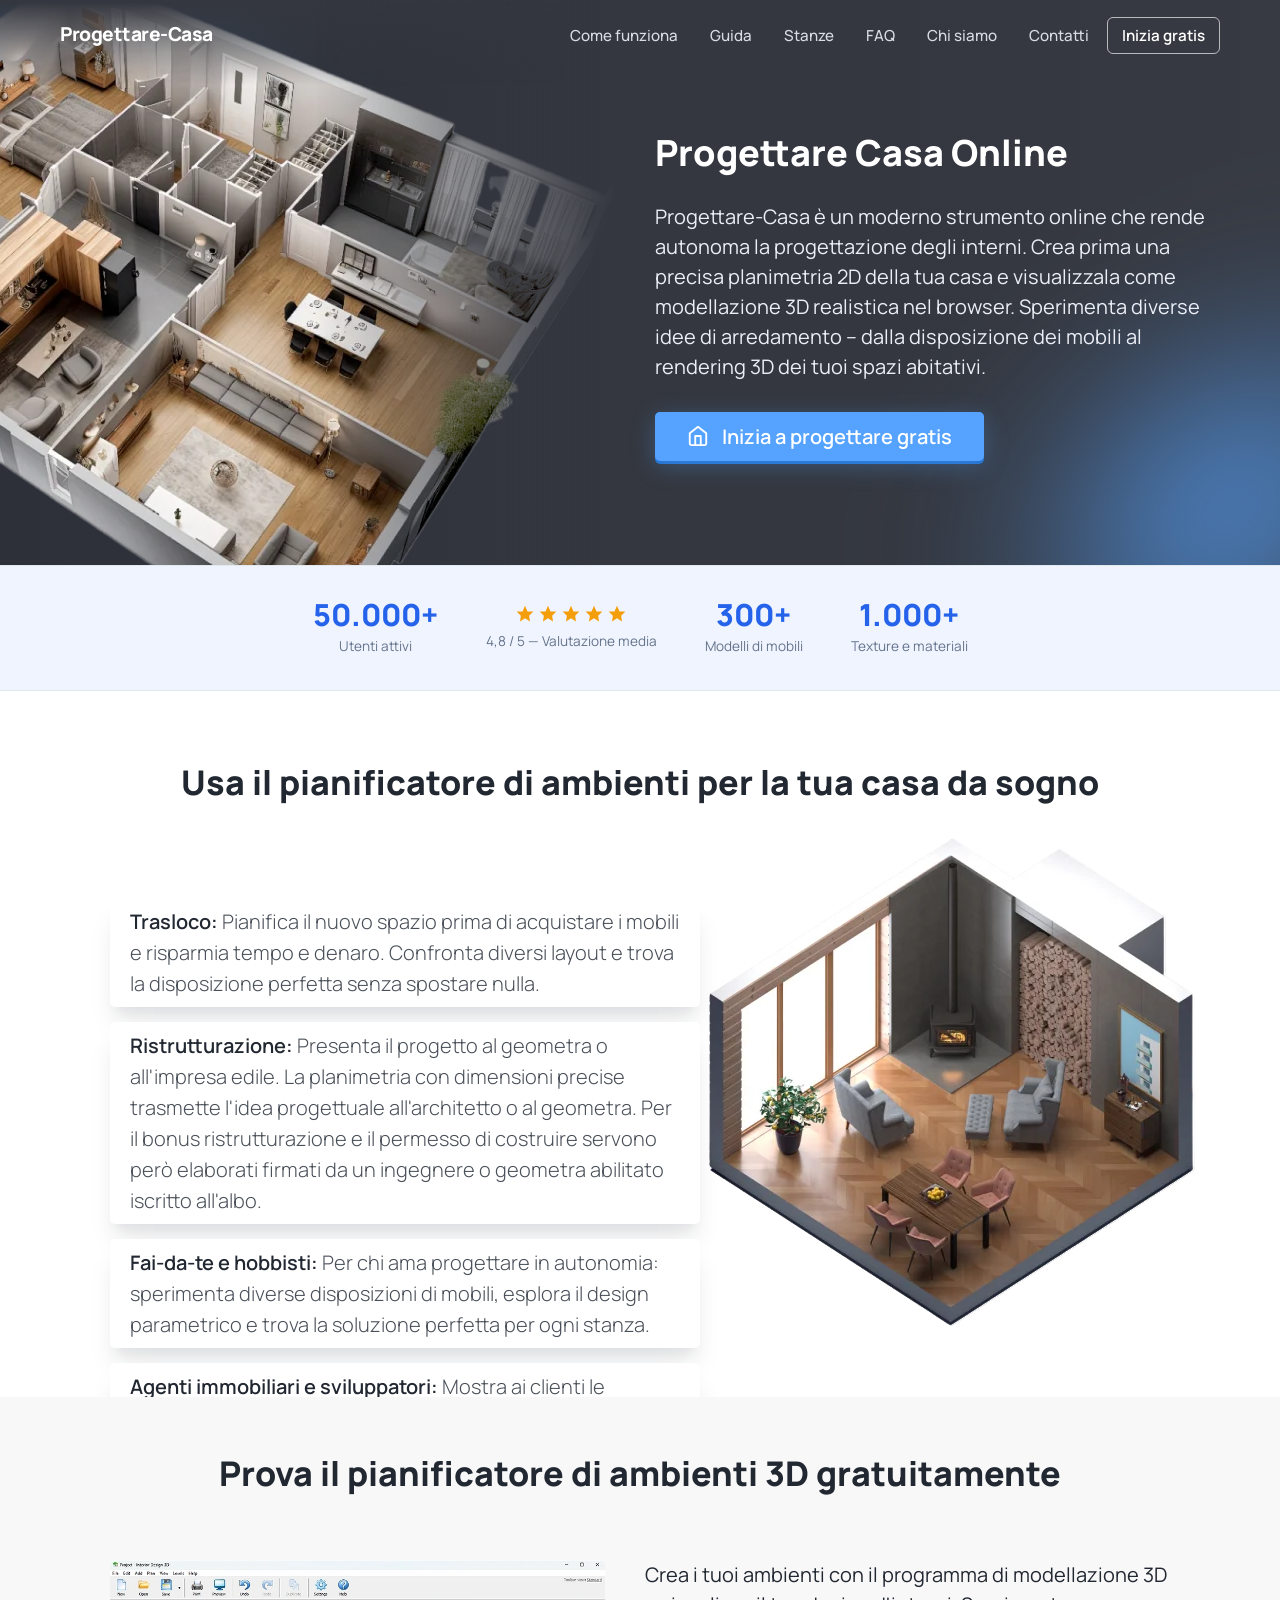
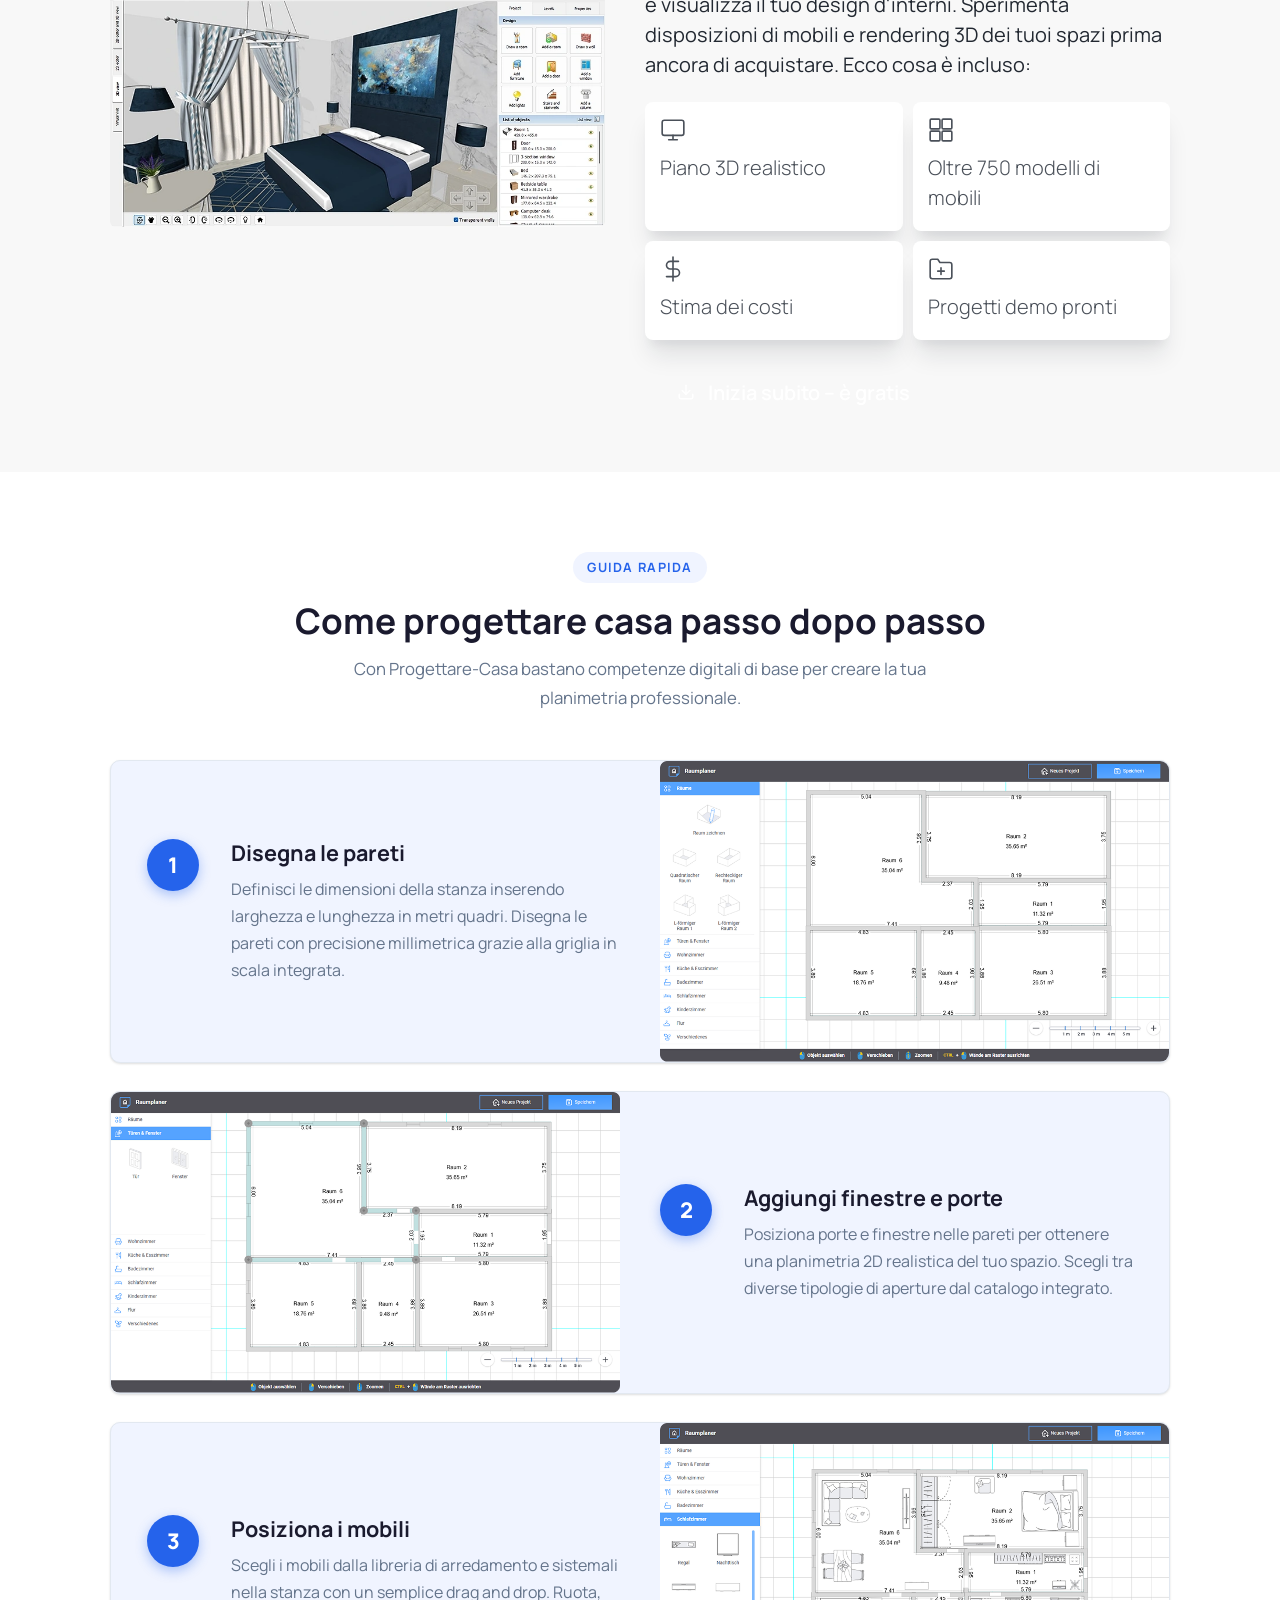
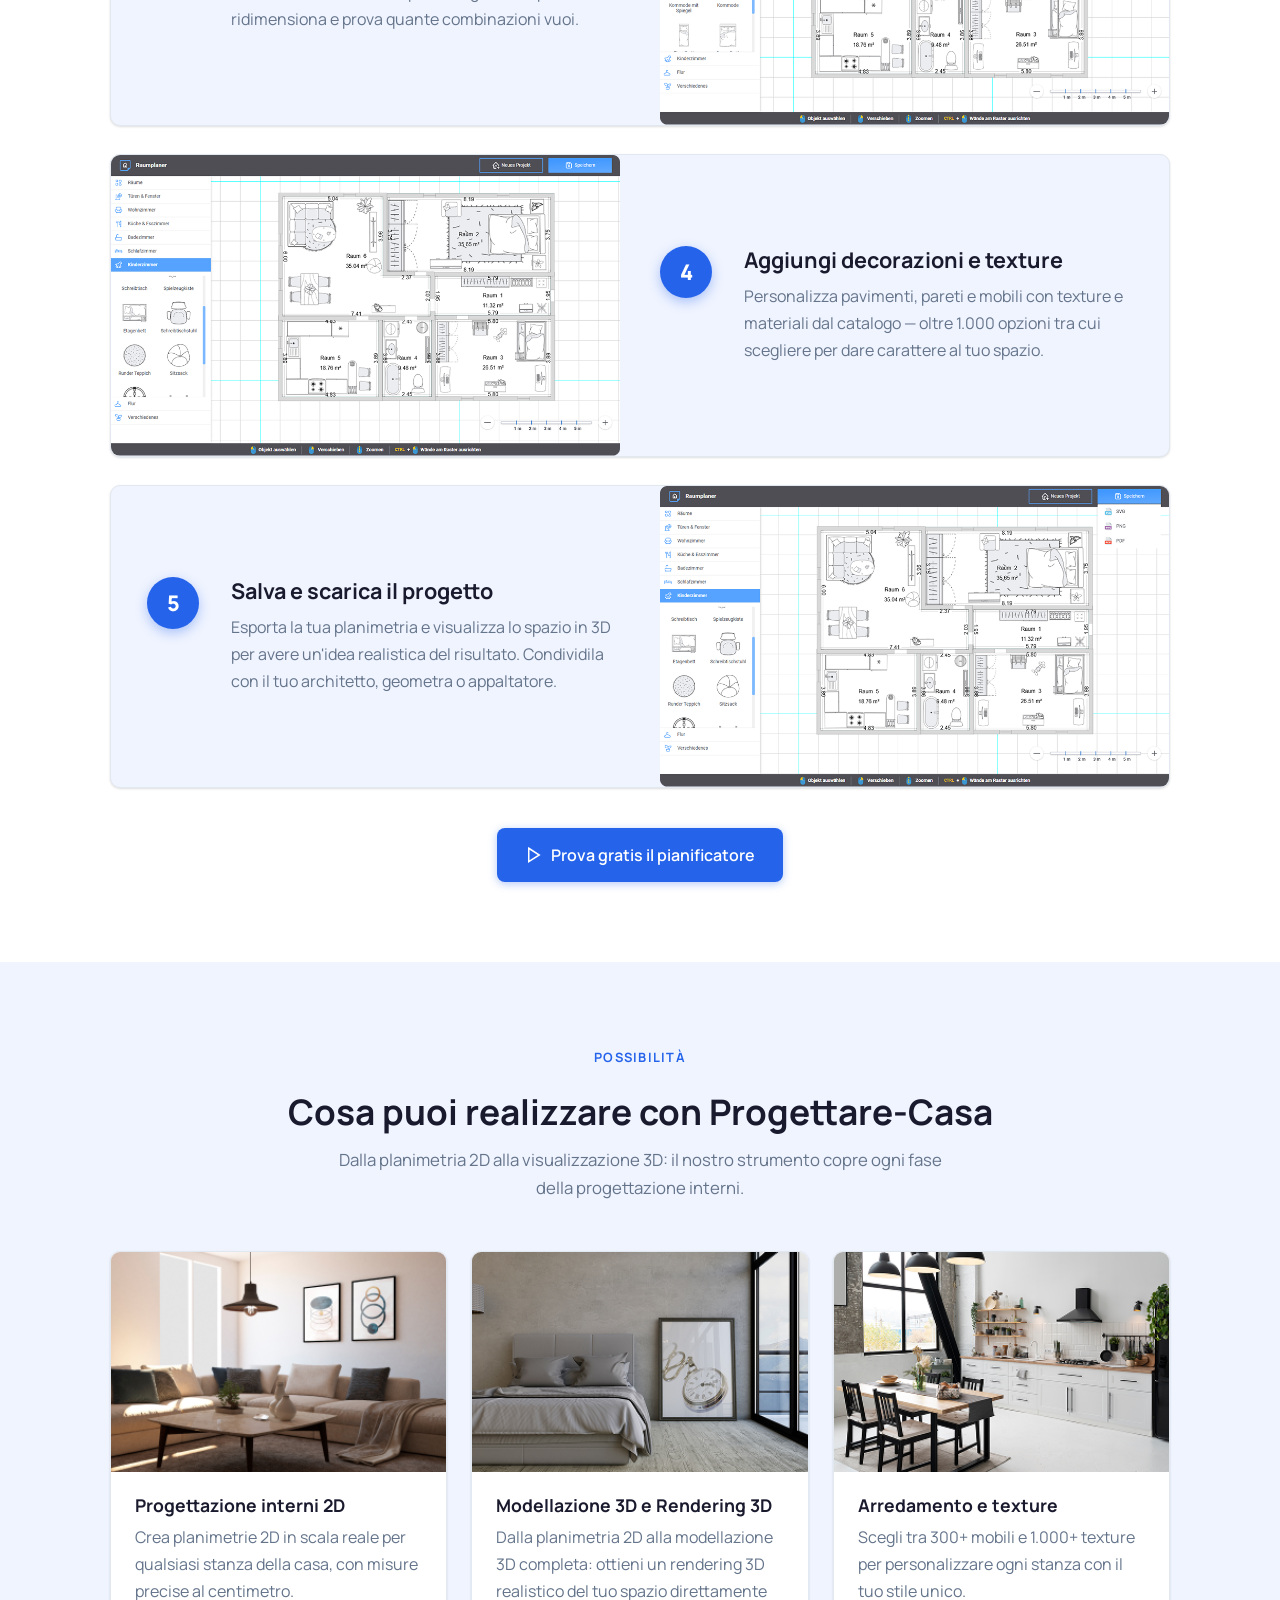
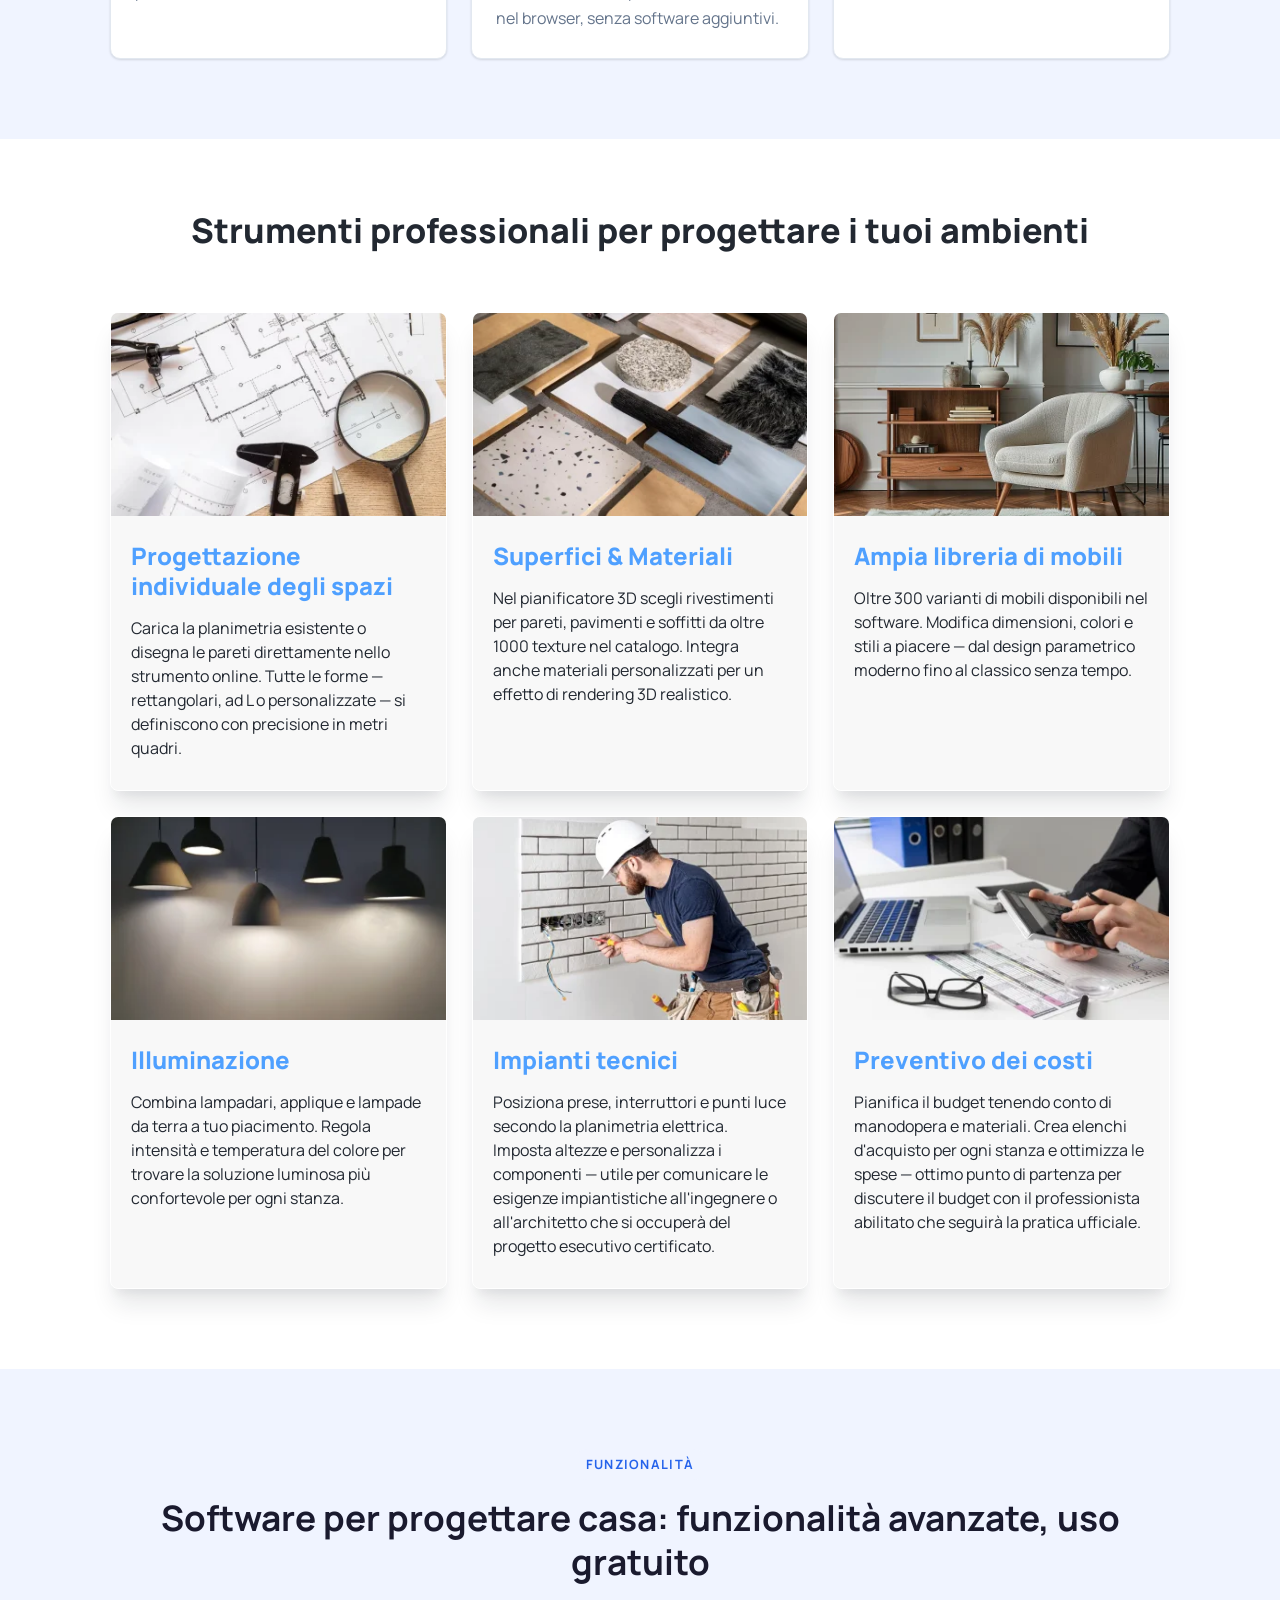
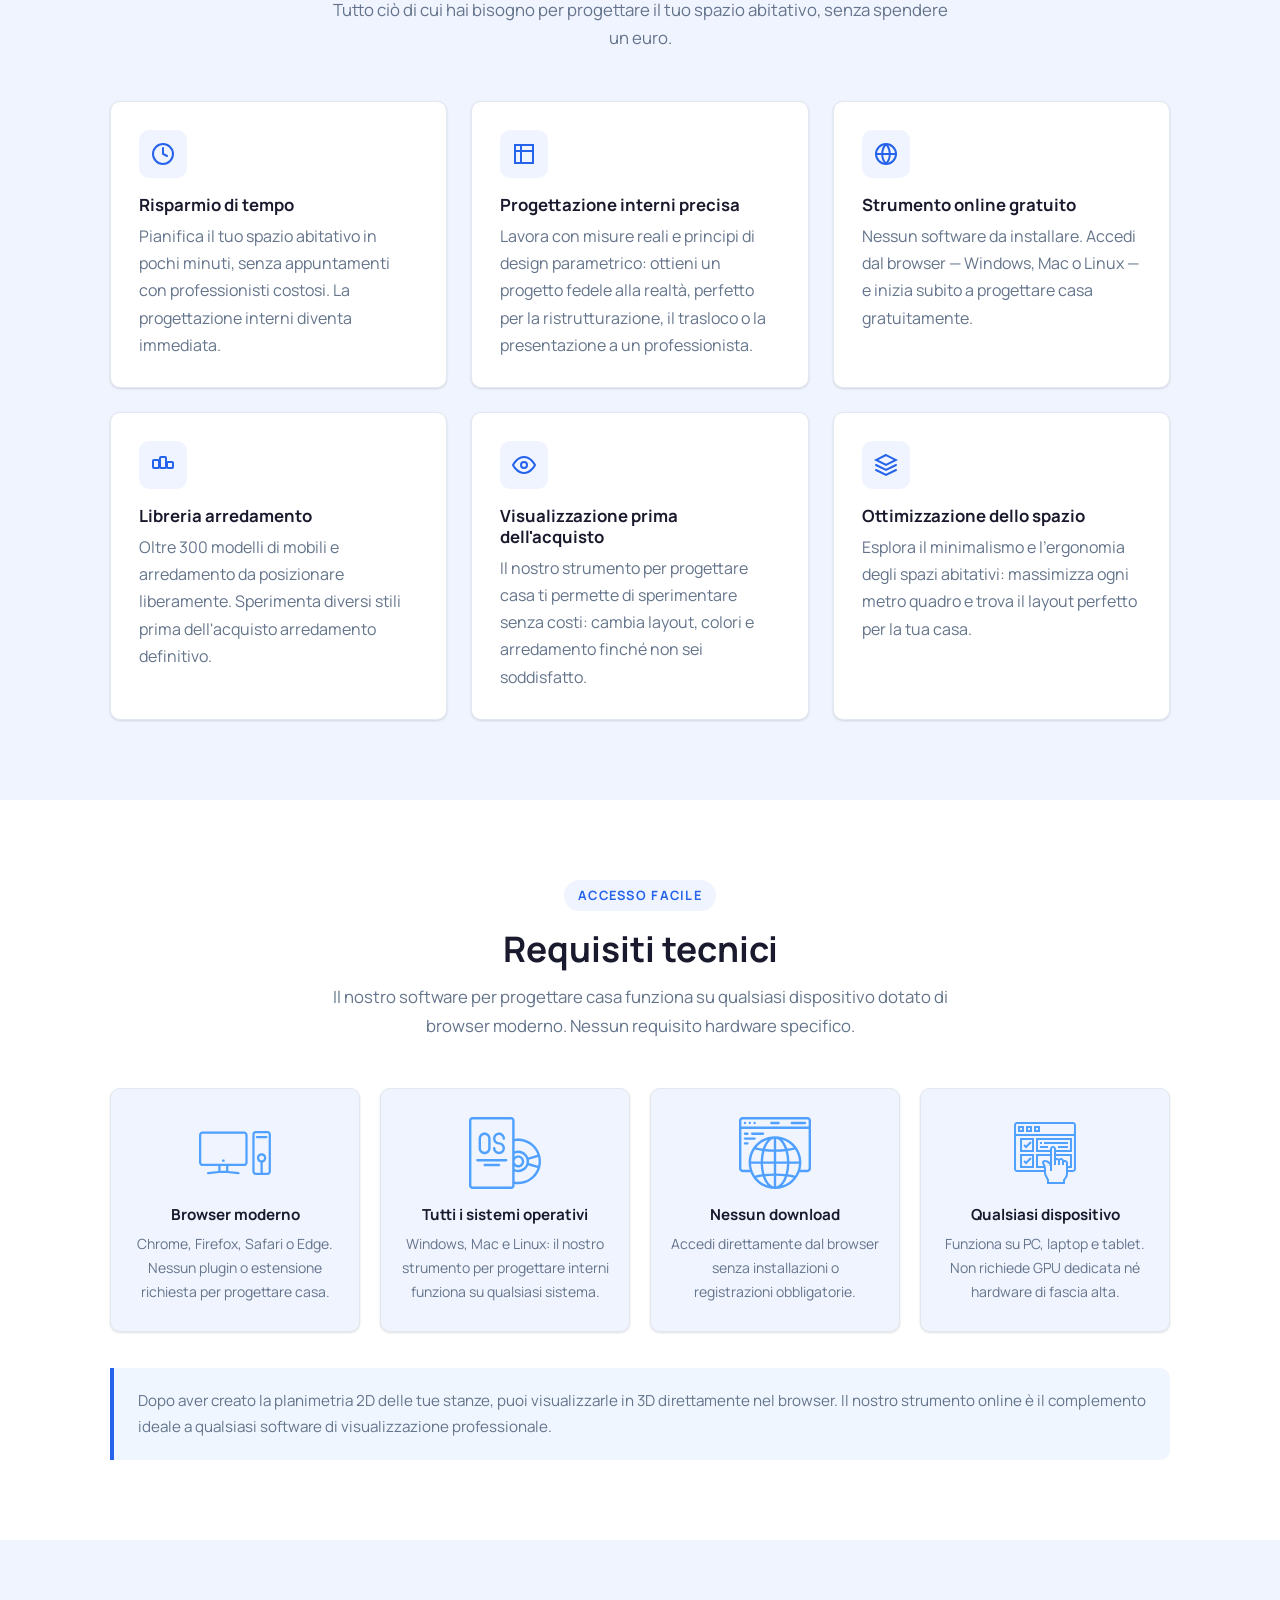
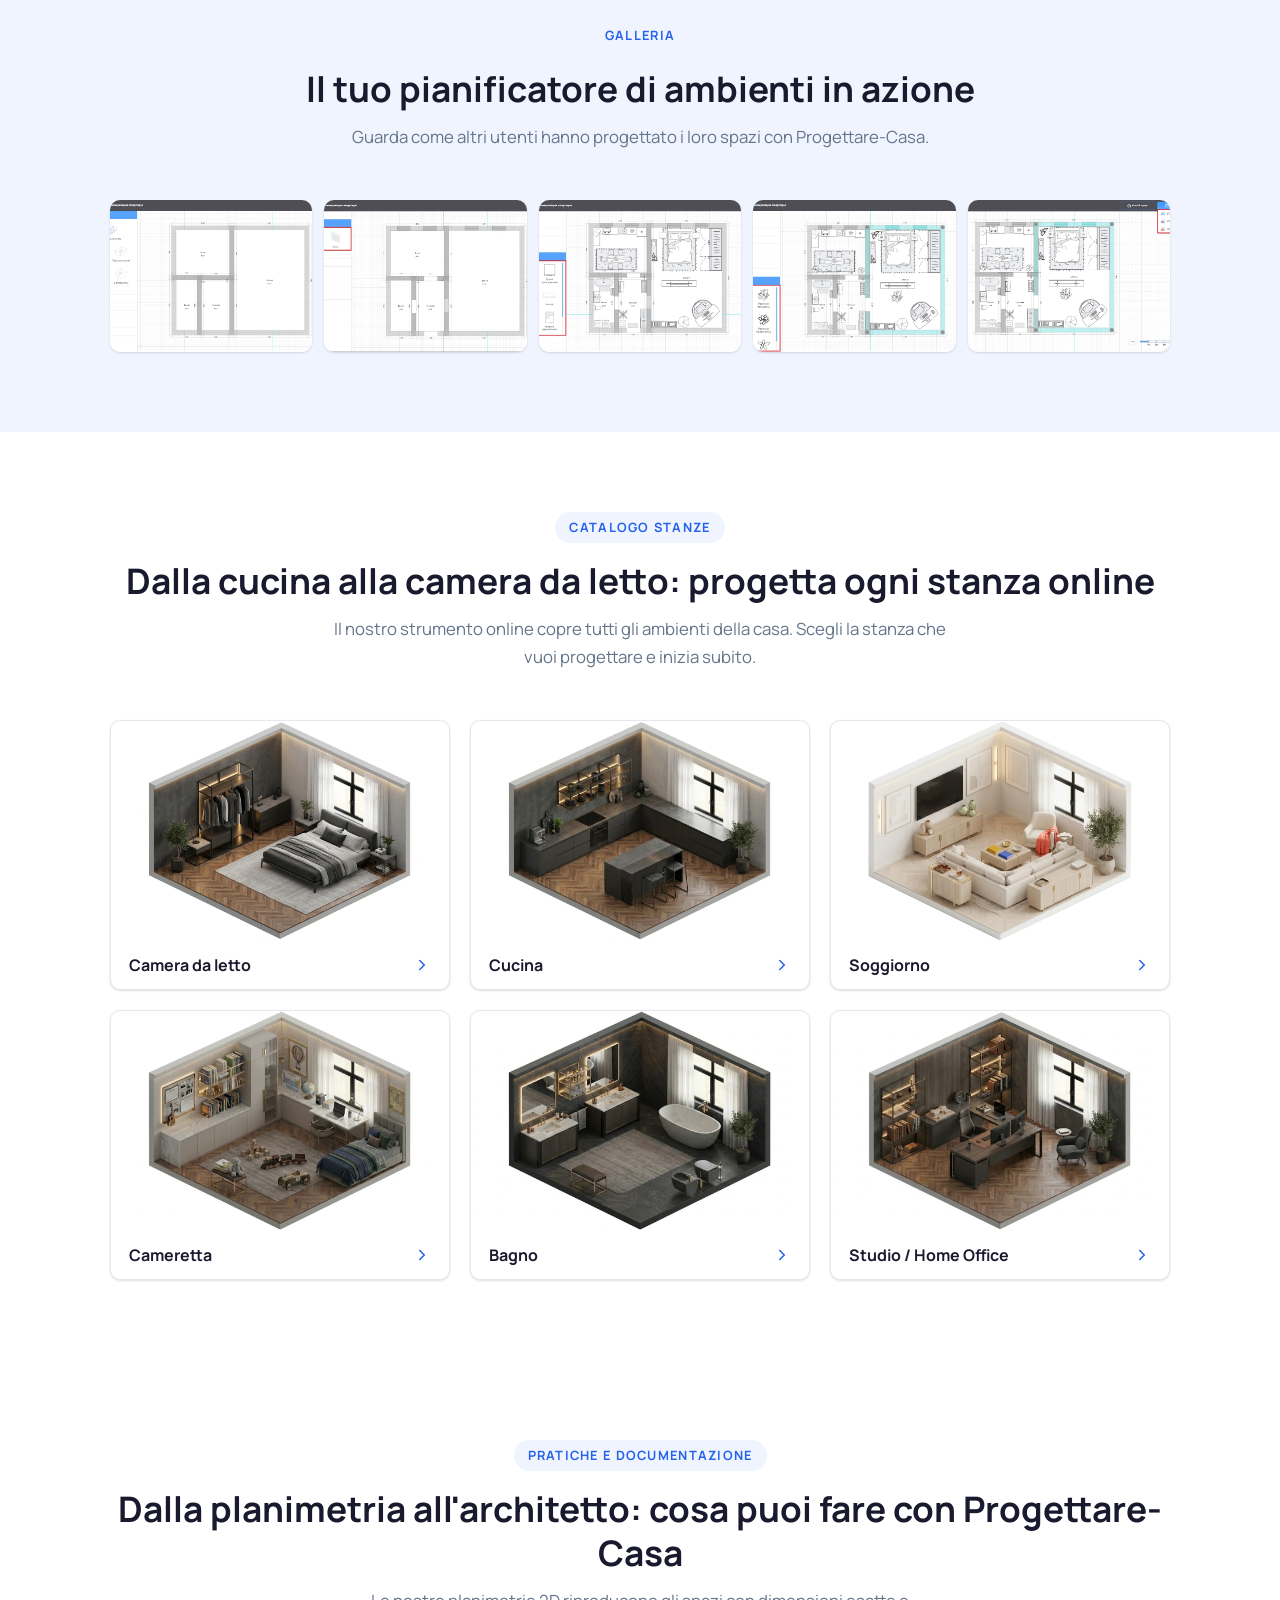
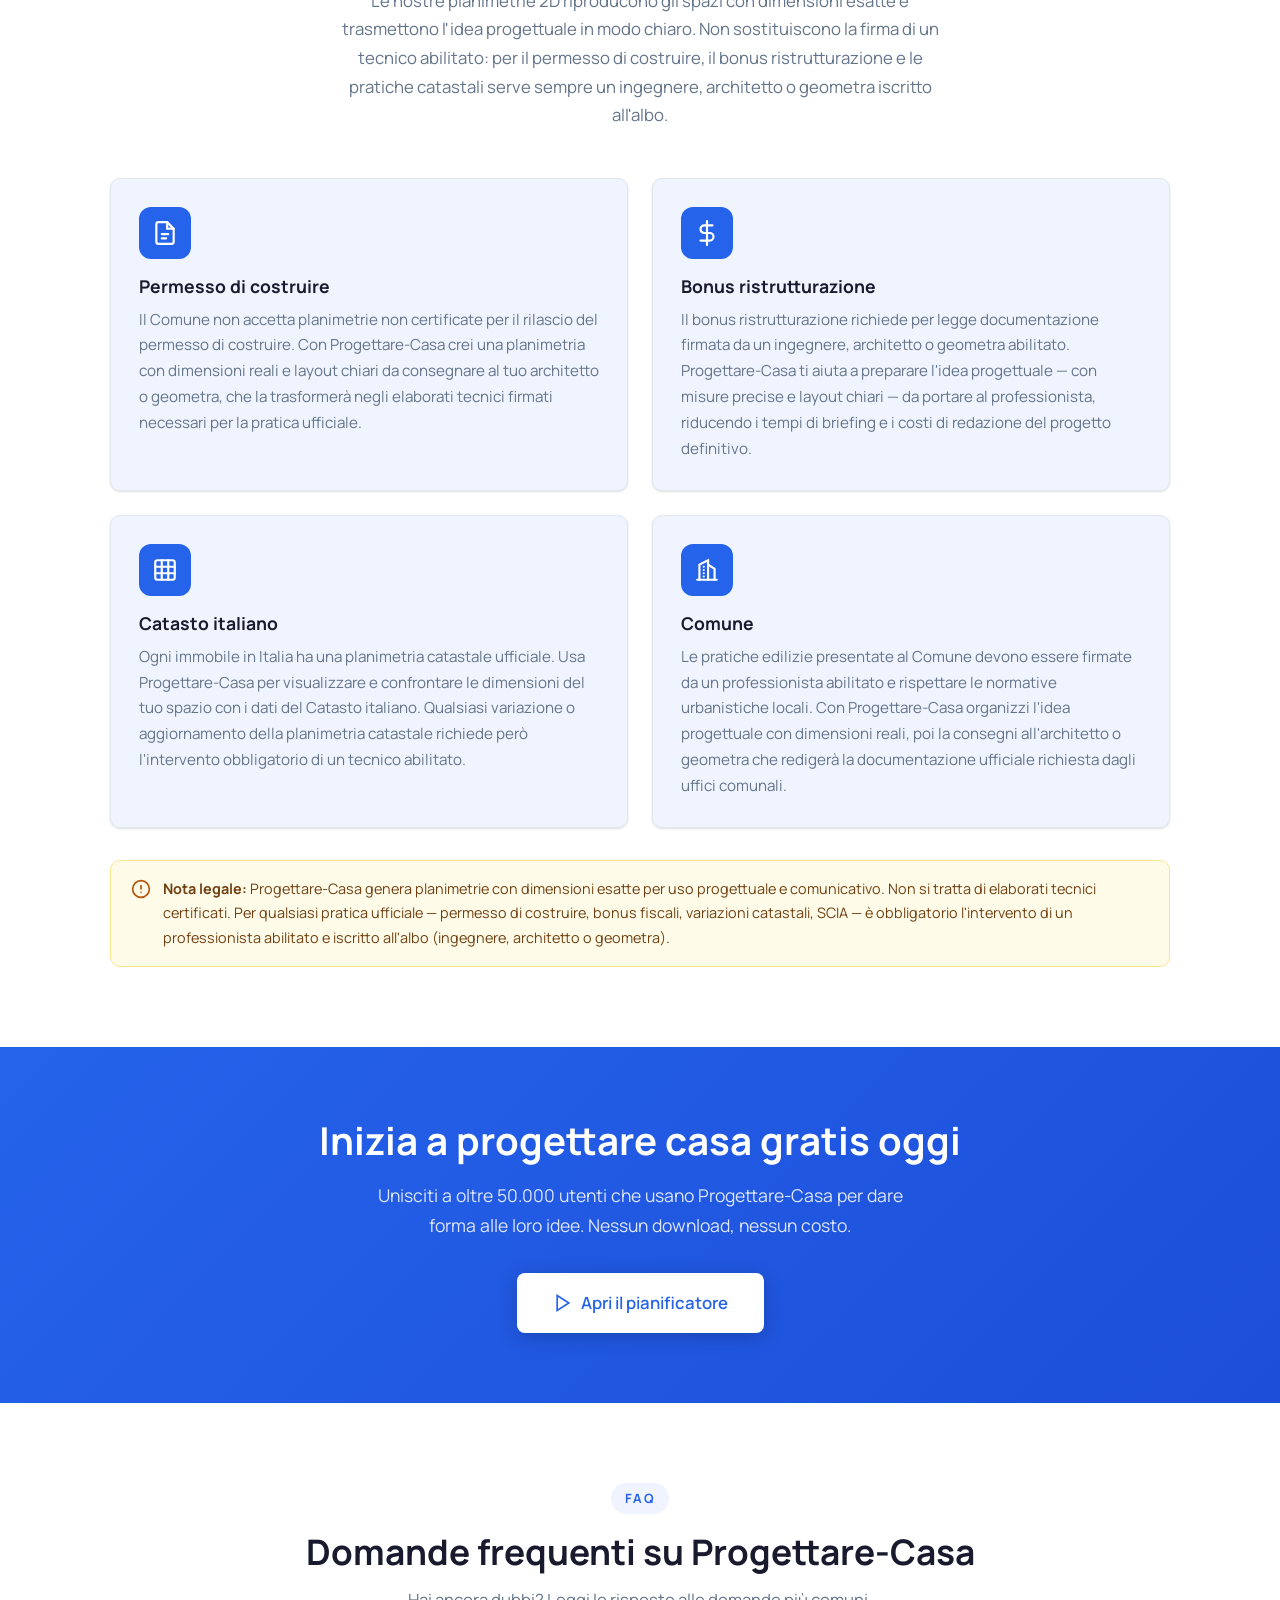
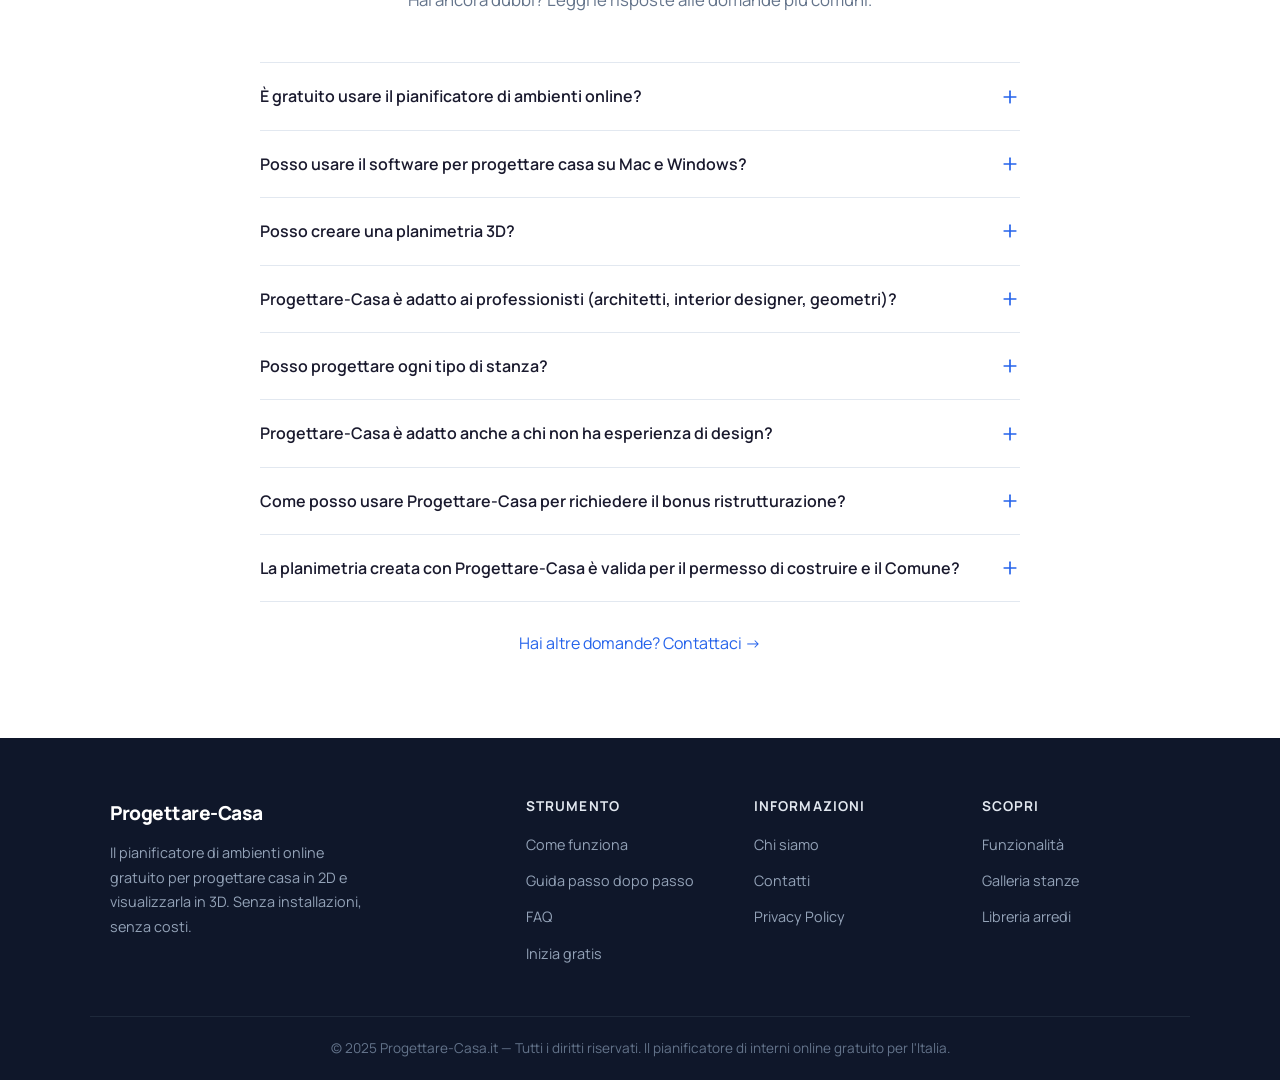
==== index.html @ 06f8c36a "Add files via upload" ====
<!DOCTYPE html>
<html lang="it">
<head>
  <meta charset="UTF-8">
  <meta name="viewport" content="width=device-width, initial-scale=1.0">

  <!-- SEO Meta Tags -->
  <title>App per Progettare Casa Online Gratis – Software 2D e 3D per Interni</title>
  <meta name="description" content="Progettare casa non è mai stato così semplice. Usa il nostro strumento online gratuito per creare planimetrie 2D e visualizzarle in 3D. Nessun download richiesto.">
  <meta name="robots" content="index, follow">
  <link rel="canonical" href="https://progettare-casa.it/">

  <!-- Open Graph -->
  <meta property="og:title" content="App per Progettare Casa Online Gratis – Software 2D e 3D">
  <meta property="og:description" content="Crea la planimetria della tua casa online, gratis. Strumento 2D e 3D per interni senza download.">
  <meta property="og:type" content="website">
  <meta property="og:url" content="https://progettare-casa.it/">
  <meta property="og:site_name" content="Progettare-Casa">

  <!-- JSON-LD: SoftwareApplication -->
  <script type="application/ld+json">
  {
    "@context": "https://schema.org",
    "@type": "SoftwareApplication",
    "name": "Progettare-Casa",
    "url": "https://progettare-casa.it/",
    "applicationCategory": "DesignApplication",
    "operatingSystem": "Web Browser",
    "offers": {
      "@type": "Offer",
      "price": "0",
      "priceCurrency": "EUR"
    },
    "description": "Strumento online gratuito per progettare casa: crea planimetrie 2D e visualizzale in 3D direttamente nel browser.",
    "featureList": [
      "Pianificazione 2D in scala",
      "Visualizzazione 3D",
      "Libreria di mobili (300+ modelli)",
      "Catalogo texture e materiali (1000+)",
      "Nessun download richiesto"
    ],
    "publisher": {
      "@type": "Organization",
      "name": "Progettare-Casa",
      "url": "https://progettare-casa.it/"
    }
  }
  </script>

  <!-- JSON-LD: HowTo -->
  <script type="application/ld+json">
  {
    "@context": "https://schema.org",
    "@type": "HowTo",
    "name": "Come progettare casa passo dopo passo",
    "description": "Guida per creare una planimetria 2D della tua casa con lo strumento online Progettare-Casa.",
    "step": [
      { "@type": "HowToStep", "position": 1, "name": "Disegna le pareti", "text": "Definisci le dimensioni della stanza in metri quadri e disegna le pareti con precisione." },
      { "@type": "HowToStep", "position": 2, "name": "Aggiungi finestre e porte", "text": "Posiziona porte e finestre nelle pareti per ottenere una planimetria 2D realistica." },
      { "@type": "HowToStep", "position": 3, "name": "Posiziona i mobili", "text": "Scegli i mobili dalla libreria di arredamento e sistemali con drag and drop." },
      { "@type": "HowToStep", "position": 4, "name": "Aggiungi decorazioni e texture", "text": "Personalizza pavimenti, pareti e mobili con texture e materiali dal catalogo." },
      { "@type": "HowToStep", "position": 5, "name": "Salva e scarica il progetto", "text": "Esporta la planimetria e visualizza lo spazio in 3D per condividerla con i professionisti." }
    ]
  }
  </script>

  <!-- JSON-LD: FAQPage -->
  <script type="application/ld+json">
  {
    "@context": "https://schema.org",
    "@type": "FAQPage",
    "mainEntity": [
      {
        "@type": "Question",
        "name": "È gratuito usare il pianificatore di ambienti online?",
        "acceptedAnswer": { "@type": "Answer", "text": "Sì, Progettare-Casa è completamente gratuito. Non è necessario scaricare software: funziona direttamente nel browser." }
      },
      {
        "@type": "Question",
        "name": "Posso usare il software per progettare casa su Mac e Windows?",
        "acceptedAnswer": { "@type": "Answer", "text": "Sì. Lo strumento è compatibile con tutti i sistemi operativi, inclusi Windows, Mac e Linux. È sufficiente un browser moderno." }
      },
      {
        "@type": "Question",
        "name": "Posso creare una planimetria 3D?",
        "acceptedAnswer": { "@type": "Answer", "text": "Sì. Dopo aver disegnato la planimetria 2D, puoi visualizzare lo spazio in 3D per avere un'idea realistica del risultato finale." }
      },
      {
        "@type": "Question",
        "name": "Progettare-Casa è adatto ai professionisti come architetti e interior designer?",
        "acceptedAnswer": { "@type": "Answer", "text": "Assolutamente. Architetti, interior designer e geometri usano Progettare-Casa per comunicare idee di design ai clienti e condividere planimetrie." }
      },
      {
        "@type": "Question",
        "name": "Posso progettare ogni tipo di stanza?",
        "acceptedAnswer": { "@type": "Answer", "text": "Sì: camera da letto, cucina, soggiorno, cameretta, bagno e studio. Ogni tipo di stanza ha elementi dedicati nel catalogo." }
      }
    ]
  }
  </script>

  <!-- Manrope font (matches raum-planer-online.de) -->
  <link rel="preconnect" href="https://fonts.googleapis.com">
  <link rel="preconnect" href="https://fonts.gstatic.com" crossorigin>
  <link href="https://fonts.googleapis.com/css2?family=Manrope:wght@400;500;600;700;800&display=swap" rel="stylesheet">

  <!-- Styles -->
  <link rel="stylesheet" href="css/style.css">
  <link rel="stylesheet" href="css/progettare-casa.css">
</head>
<body class="page-hero">

<!-- ═══════════════════════════════════════════════
     HEADER
═══════════════════════════════════════════════ -->
<header>
  <nav class="site-nav" aria-label="Navigazione principale">
    <a href="index.html" class="logo">Progettare-Casa</a>

    <input type="checkbox" id="nav-toggle" class="nav-toggle-checkbox" aria-label="Apri menu">
    <label for="nav-toggle" class="nav-toggle-label" aria-label="Menu">
      <svg class="icon" aria-hidden="true" viewBox="0 0 24 24" width="24" height="24"
           fill="none" stroke="currentColor" stroke-width="2" stroke-linecap="round">
        <line x1="3" y1="6" x2="21" y2="6"/>
        <line x1="3" y1="12" x2="21" y2="12"/>
        <line x1="3" y1="18" x2="21" y2="18"/>
      </svg>
    </label>

    <ul class="nav-links">
      <li><a href="#come-funziona">Come funziona</a></li>
      <li><a href="#guida">Guida</a></li>
      <li><a href="#stanze">Stanze</a></li>
      <li><a href="#faq">FAQ</a></li>
      <li><a href="chi-siamo.html">Chi siamo</a></li>
      <li><a href="contatti.html">Contatti</a></li>
      <li><a href="#inizia" class="nav-cta">Inizia gratis</a></li>
    </ul>
  </nav>
</header>

<!-- ═══════════════════════════════════════════════
     MAIN
═══════════════════════════════════════════════ -->
<main>

  <!-- ── Block 1: Hero ─────────────────────────────────────── -->
  <section class="hero" id="hero">
    <div class="hero-inner">

      <!-- room.webp as CSS background with gradient overlays -->
      <div class="hero-room-img" aria-hidden="true"></div>

      <!-- Text content (right column) -->
      <div class="hero-text">
        <h1 class="hero-title">Progettare Casa Online</h1>
        <p class="hero-subtitle">
          Progettare-Casa è un moderno strumento online che rende autonoma la
          progettazione degli interni. Crea prima una precisa
          planimetria 2D della tua casa e visualizzala come
          modellazione 3D realistica nel browser. Sperimenta diverse idee
          di arredamento – dalla disposizione dei mobili al rendering 3D
          dei tuoi spazi abitativi.
        </p>
        <a href="#come-funziona" class="btn-blue" id="inizia">
          <svg aria-hidden="true" viewBox="0 0 24 24" width="22" height="22"
               fill="none" stroke="currentColor" stroke-width="2" stroke-linecap="round" stroke-linejoin="round">
            <path d="M3 9l9-7 9 7v11a2 2 0 0 1-2 2H5a2 2 0 0 1-2-2z"/>
            <polyline points="9 22 9 12 15 12 15 22"/>
          </svg>
          Inizia a progettare gratis
        </a>
      </div>

    </div>
  </section>

  <!-- ── Trust Bar ──────────────────────────────────────────── -->
  <div class="trust-bar">
    <div class="trust-bar-inner">
      <div class="trust-item">
        <span class="trust-num">50.000+</span>
        <span class="trust-label">Utenti attivi</span>
      </div>
      <div class="trust-item">
        <div class="stars">
          <svg class="icon" role="img" viewBox="0 0 24 24" width="20" height="20" fill="currentColor"><title>Stella</title><polygon points="12 2 15 9 22 9 17 14 18 21 12 17 6 21 7 14 2 9 9 9"/></svg>
          <svg class="icon" role="img" viewBox="0 0 24 24" width="20" height="20" fill="currentColor"><title>Stella</title><polygon points="12 2 15 9 22 9 17 14 18 21 12 17 6 21 7 14 2 9 9 9"/></svg>
          <svg class="icon" role="img" viewBox="0 0 24 24" width="20" height="20" fill="currentColor"><title>Stella</title><polygon points="12 2 15 9 22 9 17 14 18 21 12 17 6 21 7 14 2 9 9 9"/></svg>
          <svg class="icon" role="img" viewBox="0 0 24 24" width="20" height="20" fill="currentColor"><title>Stella</title><polygon points="12 2 15 9 22 9 17 14 18 21 12 17 6 21 7 14 2 9 9 9"/></svg>
          <svg class="icon" role="img" viewBox="0 0 24 24" width="20" height="20" fill="currentColor"><title>Stella</title><polygon points="12 2 15 9 22 9 17 14 18 21 12 17 6 21 7 14 2 9 9 9"/></svg>
        </div>
        <span class="trust-label">4,8 / 5 — Valutazione media</span>
      </div>
      <div class="trust-item">
        <span class="trust-num">300+</span>
        <span class="trust-label">Modelli di mobili</span>
      </div>
      <div class="trust-item">
        <span class="trust-num">1.000+</span>
        <span class="trust-label">Texture e materiali</span>
      </div>
    </div>
  </div>

  <!-- ── Advantage: Perché sceglierci ─────────────────────── -->
  <section class="advantage-section">
    <div class="container">
      <h2 class="advantage-title">Usa il pianificatore di ambienti per la tua casa da sogno</h2>
      <div class="advantage-group">

        <div class="advantage-grid">

          <div class="advantage-item">
            <p class="advantage-item-desc"><strong>Trasloco:</strong> Pianifica il nuovo spazio prima di acquistare i mobili e risparmia tempo e denaro. Confronta diversi layout e trova la disposizione perfetta senza spostare nulla.</p>
          </div>

          <div class="advantage-item">
            <p class="advantage-item-desc"><strong>Ristrutturazione:</strong> Presenta il progetto al geometra o all'impresa edile. La planimetria con dimensioni precise trasmette l'idea progettuale all'architetto o al geometra. Per il bonus ristrutturazione e il permesso di costruire servono però elaborati firmati da un ingegnere o geometra abilitato iscritto all'albo.</p>
          </div>

          <div class="advantage-item">
            <p class="advantage-item-desc"><strong>Fai-da-te e hobbisti:</strong> Per chi ama progettare in autonomia: sperimenta diverse disposizioni di mobili, esplora il design parametrico e trova la soluzione perfetta per ogni stanza.</p>
          </div>

          <div class="advantage-item">
            <p class="advantage-item-desc"><strong>Agenti immobiliari e sviluppatori:</strong> Mostra ai clienti le potenzialità di ogni spazio con planimetrie chiare e rendering 3D< degli interni. Semplifica le trattative e accelera le vendite.</p>
          </div>

        </div><!-- /advantage-grid -->

        <!-- Isometric room image with blue glow -->
        <div class="advantage-img" aria-hidden="true"></div>

      </div><!-- /advantage-group -->
    </div>
  </section>

  <!-- ── Block 2: Come funziona ─────────────────────────────── -->
  <section class="func-section" id="come-funziona">
    <div class="container">
      <h2 class="func-title">Prova il pianificatore di ambienti 3D gratuitamente</h2>

      <div class="func-group">

        <!-- Left: software screenshot -->
        <div class="func-pic">
          <img src="images/example.webp"
               alt="Esempio di progettazione 3D online – pianificatore di interni con modellazione 3D"
               width="851" height="453" loading="lazy" />
        </div>

        <!-- Right: description + 2×2 feature grid + CTA -->
        <div class="func-info">
          <p class="func-desc">Crea i tuoi ambienti con il programma di modellazione 3D e visualizza il tuo design d'interni. Sperimenta disposizioni di mobili e rendering 3D dei tuoi spazi prima ancora di acquistare. Ecco cosa è incluso:</p>

          <div class="func-grid">

            <div class="func-item">
              <div class="func-item-icon">
                <svg width="26" height="26" viewBox="0 0 24 24" fill="none"
                     stroke="rgb(74,80,89)" stroke-width="1.5" stroke-linecap="round" stroke-linejoin="round">
                  <rect x="2" y="3" width="20" height="14" rx="2"/>
                  <path d="M8 21h8M12 17v4"/>
                </svg>
              </div>
              <p class="func-item-desc">Piano 3D realistico</p>
            </div>

            <div class="func-item">
              <div class="func-item-icon">
                <svg width="26" height="26" viewBox="0 0 24 24" fill="none"
                     stroke="rgb(74,80,89)" stroke-width="1.5" stroke-linecap="round" stroke-linejoin="round">
                  <rect x="2" y="2" width="9" height="9" rx="1"/>
                  <rect x="13" y="2" width="9" height="9" rx="1"/>
                  <rect x="2" y="13" width="9" height="9" rx="1"/>
                  <rect x="13" y="13" width="9" height="9" rx="1"/>
                </svg>
              </div>
              <p class="func-item-desc">Oltre 750 modelli di mobili</p>
            </div>

            <div class="func-item">
              <div class="func-item-icon">
                <svg width="26" height="26" viewBox="0 0 24 24" fill="none"
                     stroke="rgb(74,80,89)" stroke-width="1.5" stroke-linecap="round" stroke-linejoin="round">
                  <path d="M12 1v22M17 5H9.5a3.5 3.5 0 0 0 0 7h5a3.5 3.5 0 0 1 0 7H6"/>
                </svg>
              </div>
              <p class="func-item-desc">Stima dei costi</p>
            </div>

            <div class="func-item">
              <div class="func-item-icon">
                <svg width="26" height="26" viewBox="0 0 24 24" fill="none"
                     stroke="rgb(74,80,89)" stroke-width="1.5" stroke-linecap="round" stroke-linejoin="round">
                  <path d="M22 19a2 2 0 0 1-2 2H4a2 2 0 0 1-2-2V5a2 2 0 0 1 2-2h5l2 3h9a2 2 0 0 1 2 2z"/>
                  <line x1="12" y1="11" x2="12" y2="17"/>
                  <line x1="9" y1="14" x2="15" y2="14"/>
                </svg>
              </div>
              <p class="func-item-desc">Progetti demo pronti</p>
            </div>

          </div><!-- /func-grid -->

          <a href="https://progettare-casa.it" class="btn-orange">
            <svg width="18" height="18" viewBox="0 0 24 24" fill="none"
                 stroke="currentColor" stroke-width="2" stroke-linecap="round" stroke-linejoin="round"
                 aria-hidden="true">
              <path d="M21 15v4a2 2 0 0 1-2 2H5a2 2 0 0 1-2-2v-4"/>
              <polyline points="7 10 12 15 17 10"/>
              <line x1="12" y1="15" x2="12" y2="3"/>
            </svg>
            Inizia subito – è gratis
          </a>
        </div><!-- /func-info -->

      </div><!-- /func-group -->
    </div>
  </section>

  <!-- ── Block 3: Guida passo dopo passo con immagini ──────── -->
  <section class="steps-section" id="guida">
    <div class="container">
      <div class="section-header">
        <span class="section-label">Guida rapida</span>
        <h2>Come progettare casa passo dopo passo</h2>
        <p>Con Progettare-Casa bastano competenze digitali di base per creare la tua planimetria professionale.</p>
      </div>

      <div class="steps-list">

        <div class="step-card">
          <div class="step-card-text">
            <div class="step-number" aria-hidden="true">1</div>
            <div class="step-content">
              <h3>Disegna le pareti</h3>
              <p>Definisci le dimensioni della stanza inserendo larghezza e lunghezza in metri quadri. Disegna le pareti con precisione millimetrica grazie alla griglia in scala integrata.</p>
            </div>
          </div>
          <div class="step-card-image">
            <img src="images/step1.webp"
                 alt="Passo 1: Disegna le pareti nel pianificatore di casa online"
                 loading="lazy" />
          </div>
        </div>

        <div class="step-card step-card-reverse">
          <div class="step-card-text">
            <div class="step-number" aria-hidden="true">2</div>
            <div class="step-content">
              <h3>Aggiungi finestre e porte</h3>
              <p>Posiziona porte e finestre nelle pareti per ottenere una planimetria 2D realistica del tuo spazio. Scegli tra diverse tipologie di aperture dal catalogo integrato.</p>
            </div>
          </div>
          <div class="step-card-image">
            <img src="images/step2.webp"
                 alt="Passo 2: Aggiungi finestre e porte alla planimetria"
                 loading="lazy" />
          </div>
        </div>

        <div class="step-card">
          <div class="step-card-text">
            <div class="step-number" aria-hidden="true">3</div>
            <div class="step-content">
              <h3>Posiziona i mobili</h3>
              <p>Scegli i mobili dalla libreria di arredamento e sistemali nella stanza con un semplice drag and drop. Ruota, ridimensiona e prova quante combinazioni vuoi.</p>
            </div>
          </div>
          <div class="step-card-image">
            <img src="images/step3.webp"
                 alt="Passo 3: Posiziona i mobili con drag and drop"
                 loading="lazy" />
          </div>
        </div>

        <div class="step-card step-card-reverse">
          <div class="step-card-text">
            <div class="step-number" aria-hidden="true">4</div>
            <div class="step-content">
              <h3>Aggiungi decorazioni e texture</h3>
              <p>Personalizza pavimenti, pareti e mobili con texture e materiali dal catalogo — oltre 1.000 opzioni tra cui scegliere per dare carattere al tuo spazio.</p>
            </div>
          </div>
          <div class="step-card-image">
            <img src="images/step4.webp"
                 alt="Passo 4: Aggiungi texture e materiali alla planimetria"
                 loading="lazy" />
          </div>
        </div>

        <div class="step-card">
          <div class="step-card-text">
            <div class="step-number" aria-hidden="true">5</div>
            <div class="step-content">
              <h3>Salva e scarica il progetto</h3>
              <p>Esporta la tua planimetria e visualizza lo spazio in 3D per avere un'idea realistica del risultato. Condividila con il tuo architetto, geometra o appaltatore.</p>
            </div>
          </div>
          <div class="step-card-image">
            <img src="images/step5.webp"
                 alt="Passo 5: Salva e scarica la planimetria in 3D"
                 loading="lazy" />
          </div>
        </div>

      </div>

      <div class="steps-cta">
        <a href="#inizia" class="btn btn-primary">
          <svg class="icon" aria-hidden="true" viewBox="0 0 24 24" width="18" height="18"
               fill="none" stroke="currentColor" stroke-width="2" stroke-linecap="round">
            <polygon points="5 3 19 12 5 21 5 3"/>
          </svg>
          Prova gratis il pianificatore
        </a>
      </div>
    </div>
  </section>

  <!-- ── Block 4: Possibilità ───────────────────────────────── -->
  <section class="possibilities-section" id="possibilita">
    <div class="container">
      <div class="section-header">
        <span class="section-label">Possibilità</span>
        <h2>Cosa puoi realizzare con Progettare-Casa</h2>
        <p>Dalla planimetria 2D alla visualizzazione 3D: il nostro strumento copre ogni fase della progettazione interni.</p>
      </div>

      <div class="possibilities-grid">
        <div class="possibility-card">
          <div class="possibility-img">
            <img src="images/possibilities1.webp"
                 alt="Progettazione interni – pianificazione soggiorno in 2D"
                 loading="lazy" />
          </div>
          <div class="possibility-body">
            <h3>Progettazione interni 2D</h3>
            <p>Crea planimetrie 2D in scala reale per qualsiasi stanza della casa, con misure precise al centimetro.</p>
          </div>
        </div>

        <div class="possibility-card">
          <div class="possibility-img">
            <img src="images/possibilities2.webp"
                 alt="Modellazione 3D e rendering 3D – interior design della camera da letto"
                 loading="lazy" />
          </div>
          <div class="possibility-body">
            <h3>Modellazione 3D e Rendering 3D</h3>
            <p>Dalla planimetria 2D alla modellazione 3D completa: ottieni un rendering 3D realistico del tuo spazio direttamente nel browser, senza software aggiuntivi.</p>
          </div>
        </div>

        <div class="possibility-card">
          <div class="possibility-img">
            <img src="images/possibilities3.webp"
                 alt="Arredamento e texture – personalizzazione materiali"
                 loading="lazy" />
          </div>
          <div class="possibility-body">
            <h3>Arredamento e texture</h3>
            <p>Scegli tra 300+ mobili e 1.000+ texture per personalizzare ogni stanza con il tuo stile unico.</p>
          </div>
        </div>
      </div>
    </div>
  </section>

  <!-- ── Block 5: Strumenti professionali ─────────────────── -->
  <section class="power-section" id="strumenti">
    <div class="container">
      <h2 class="power-title">Strumenti professionali per progettare i tuoi ambienti</h2>

      <div class="power-grid">

        <div class="power-item">
          <div class="power-item-pic">
            <img src="images/item-01.webp"
                 alt="Progettazione individuale degli spazi – pianificatore di ambienti online"
                 loading="lazy" width="363" height="203" />
          </div>
          <div class="power-item-info">
            <h3 class="power-item-title">Progettazione individuale degli spazi</h3>
            <p class="power-item-desc">Carica la planimetria esistente o disegna le pareti direttamente nello strumento online. Tutte le forme — rettangolari, ad L o personalizzate — si definiscono con precisione in metri quadri.</p>
          </div>
        </div>

        <div class="power-item">
          <div class="power-item-pic">
            <img src="images/item-02.webp"
                 alt="Superfici e materiali – oltre 1000 texture nel catalogo 3D"
                 loading="lazy" width="363" height="203" />
          </div>
          <div class="power-item-info">
            <h3 class="power-item-title">Superfici &amp; Materiali</h3>
            <p class="power-item-desc">Nel pianificatore 3D scegli rivestimenti per pareti, pavimenti e soffitti da oltre 1000 texture nel catalogo. Integra anche materiali personalizzati per un effetto di rendering 3D realistico.</p>
          </div>
        </div>

        <div class="power-item">
          <div class="power-item-pic">
            <img src="images/item-03.webp"
                 alt="Ampia libreria di mobili – oltre 300 modelli 3D per interni"
                 loading="lazy" width="363" height="203" />
          </div>
          <div class="power-item-info">
            <h3 class="power-item-title">Ampia libreria di mobili</h3>
            <p class="power-item-desc">Oltre 300 varianti di mobili disponibili nel software. Modifica dimensioni, colori e stili a piacere — dal design parametrico moderno fino al classico senza tempo.</p>
          </div>
        </div>

        <div class="power-item">
          <div class="power-item-pic">
            <img src="images/item-04.webp"
                 alt="Progettazione dell'illuminazione – lampade e punti luce nel piano 3D"
                 loading="lazy" width="363" height="203" />
          </div>
          <div class="power-item-info">
            <h3 class="power-item-title">Illuminazione</h3>
            <p class="power-item-desc">Combina lampadari, applique e lampade da terra a tuo piacimento. Regola intensità e temperatura del colore per trovare la soluzione luminosa più confortevole per ogni stanza.</p>
          </div>
        </div>

        <div class="power-item">
          <div class="power-item-pic">
            <img src="images/item-05.webp"
                 alt="Impianti tecnici – prese e interruttori nella planimetria 2D"
                 loading="lazy" width="363" height="203" />
          </div>
          <div class="power-item-info">
            <h3 class="power-item-title">Impianti tecnici</h3>
            <p class="power-item-desc">Posiziona prese, interruttori e punti luce secondo la planimetria elettrica. Imposta altezze e personalizza i componenti — utile per comunicare le esigenze impiantistiche all'ingegnere o all'architetto che si occuperà del progetto esecutivo certificato.</p>
          </div>
        </div>

        <div class="power-item">
          <div class="power-item-pic">
            <img src="images/item-06.webp"
                 alt="Preventivo dei costi – stima spese ristrutturazione"
                 loading="lazy" width="363" height="203" />
          </div>
          <div class="power-item-info">
            <h3 class="power-item-title">Preventivo dei costi</h3>
            <p class="power-item-desc">Pianifica il budget tenendo conto di manodopera e materiali. Crea elenchi d'acquisto per ogni stanza e ottimizza le spese — ottimo punto di partenza per discutere il budget con il professionista abilitato che seguirà la pratica ufficiale.</p>
          </div>
        </div>

      </div><!-- /power-grid -->
    </div>
  </section>

  <!-- ── Block 6: Funzionalità chiave ──────────────────────── -->
  <section class="key-features" id="funzionalita">
    <div class="container">
      <div class="section-header">
        <span class="section-label">Funzionalità</span>
        <h2>Software per progettare casa: funzionalità avanzate, uso gratuito</h2>
        <p>Tutto ciò di cui hai bisogno per progettare il tuo spazio abitativo, senza spendere un euro.</p>
      </div>

      <div class="features-grid">
        <div class="feat-card">
          <div class="feat-icon">
            <svg class="icon" aria-hidden="true" viewBox="0 0 24 24" width="24" height="24"
                 fill="none" stroke="currentColor" stroke-width="2" stroke-linecap="round">
              <circle cx="12" cy="12" r="10"/>
              <polyline points="12 6 12 12 16 14"/>
            </svg>
          </div>
          <h3>Risparmio di tempo</h3>
          <p>Pianifica il tuo spazio abitativo in pochi minuti, senza appuntamenti con professionisti costosi. La progettazione interni diventa immediata.</p>
        </div>

        <div class="feat-card">
          <div class="feat-icon">
            <svg class="icon" aria-hidden="true" viewBox="0 0 24 24" width="24" height="24"
                 fill="none" stroke="currentColor" stroke-width="2" stroke-linecap="round">
              <path d="M3 3h18v18H3z"/><path d="M3 9h18M9 3v18"/>
            </svg>
          </div>
          <h3>Progettazione interni precisa</h3>
          <p>Lavora con misure reali e principi di design parametrico: ottieni un progetto fedele alla realtà, perfetto per la ristrutturazione, il trasloco o la presentazione a un professionista.</p>
        </div>

        <div class="feat-card">
          <div class="feat-icon">
            <svg class="icon" aria-hidden="true" viewBox="0 0 24 24" width="24" height="24"
                 fill="none" stroke="currentColor" stroke-width="2" stroke-linecap="round">
              <circle cx="12" cy="12" r="10"/>
              <line x1="2" y1="12" x2="22" y2="12"/>
              <path d="M12 2a15 15 0 0 0 0 20M12 2a15 15 0 0 1 0 20"/>
            </svg>
          </div>
          <h3>Strumento online gratuito</h3>
          <p>Nessun software da installare. Accedi dal browser — Windows, Mac o Linux — e inizia subito a progettare casa gratuitamente.</p>
        </div>

        <div class="feat-card">
          <div class="feat-icon">
            <svg class="icon" aria-hidden="true" viewBox="0 0 24 24" width="24" height="24"
                 fill="none" stroke="currentColor" stroke-width="2" stroke-linecap="round">
              <rect x="2" y="7" width="6" height="8" rx="1"/>
              <rect x="9" y="4" width="6" height="11" rx="1"/>
              <rect x="16" y="9" width="6" height="6" rx="1"/>
            </svg>
          </div>
          <h3>Libreria arredamento</h3>
          <p>Oltre 300 modelli di mobili e arredamento da posizionare liberamente. Sperimenta diversi stili prima dell'acquisto arredamento definitivo.</p>
        </div>

        <div class="feat-card">
          <div class="feat-icon">
            <svg class="icon" aria-hidden="true" viewBox="0 0 24 24" width="24" height="24"
                 fill="none" stroke="currentColor" stroke-width="2" stroke-linecap="round">
              <path d="M1 12s4-8 11-8 11 8 11 8-4 8-11 8-11-8-11-8z"/>
              <circle cx="12" cy="12" r="3"/>
            </svg>
          </div>
          <h3>Visualizzazione prima dell'acquisto</h3>
          <p>Il nostro strumento per progettare casa ti permette di sperimentare senza costi: cambia layout, colori e arredamento finché non sei soddisfatto.</p>
        </div>

        <div class="feat-card">
          <div class="feat-icon">
            <svg class="icon" aria-hidden="true" viewBox="0 0 24 24" width="24" height="24"
                 fill="none" stroke="currentColor" stroke-width="2" stroke-linecap="round">
              <path d="M12 2L2 7l10 5 10-5-10-5z"/>
              <path d="M2 17l10 5 10-5"/>
              <path d="M2 12l10 5 10-5"/>
            </svg>
          </div>
          <h3>Ottimizzazione dello spazio</h3>
          <p>Esplora il minimalismo e l'ergonomia degli spazi abitativi: massimizza ogni metro quadro e trova il layout perfetto per la tua casa.</p>
        </div>
      </div>
    </div>
  </section>

  <!-- ── Block 7: Requisiti tecnici con icone SVG ───────────── -->
  <section class="tech-requirements" id="requisiti">
    <div class="container">
      <div class="section-header">
        <span class="section-label">Accesso facile</span>
        <h2>Requisiti tecnici</h2>
        <p>Il nostro software per progettare casa funziona su qualsiasi dispositivo dotato di browser moderno. Nessun requisito hardware specifico.</p>
      </div>

      <div class="tech-icons-row">
        <div class="tech-icon-card">
          <div class="tech-icon-img">
            <img src="images/tech1.svg" alt="Browser web moderno" loading="lazy" />
          </div>
          <h3>Browser moderno</h3>
          <p>Chrome, Firefox, Safari o Edge. Nessun plugin o estensione richiesta per progettare casa.</p>
        </div>

        <div class="tech-icon-card">
          <div class="tech-icon-img">
            <img src="images/tech2.svg" alt="Sistemi operativi Windows Mac Linux" loading="lazy" />
          </div>
          <h3>Tutti i sistemi operativi</h3>
          <p>Windows, Mac e Linux: il nostro strumento per progettare interni funziona su qualsiasi sistema.</p>
        </div>

        <div class="tech-icon-card">
          <div class="tech-icon-img">
            <img src="images/tech3.svg" alt="Nessun download richiesto" loading="lazy" />
          </div>
          <h3>Nessun download</h3>
          <p>Accedi direttamente dal browser senza installazioni o registrazioni obbligatorie.</p>
        </div>

        <div class="tech-icon-card">
          <div class="tech-icon-img">
            <img src="images/tech4.svg" alt="Qualsiasi dispositivo – PC tablet laptop" loading="lazy" />
          </div>
          <h3>Qualsiasi dispositivo</h3>
          <p>Funziona su PC, laptop e tablet. Non richiede GPU dedicata né hardware di fascia alta.</p>
        </div>
      </div>

      <div class="tech-note-bar">
        <p>Dopo aver creato la planimetria 2D delle tue stanze, puoi visualizzarle in 3D direttamente nel browser. Il nostro strumento online è il complemento ideale a qualsiasi software di visualizzazione professionale.</p>
      </div>
    </div>
  </section>

  <!-- ── Block 8: Galleria pianificatore ───────────────────── -->
  <section class="planner-gallery-section">
    <div class="container">
      <div class="section-header">
        <span class="section-label">Galleria</span>
        <h2>Il tuo pianificatore di ambienti in azione</h2>
        <p>Guarda come altri utenti hanno progettato i loro spazi con Progettare-Casa.</p>
      </div>
      <div class="planner-gallery">
        <div class="planner-gallery-item">
          <img src="images/flat-planner3.webp" alt="Pianificatore di ambienti – esempio planimetria appartamento" loading="lazy" />
        </div>
        <div class="planner-gallery-item">
          <img src="images/flat-planner4.webp" alt="Pianificatore stanza – soggiorno con divano" loading="lazy" />
        </div>
        <div class="planner-gallery-item">
          <img src="images/flat-planner5.webp" alt="Pianificatore stanza – camera da letto" loading="lazy" />
        </div>
        <div class="planner-gallery-item">
          <img src="images/flat-planner6.webp" alt="Pianificatore stanza – cucina" loading="lazy" />
        </div>
        <div class="planner-gallery-item">
          <img src="images/flat-planner7.webp" alt="Pianificatore stanza – home office" loading="lazy" />
        </div>
      </div>
    </div>
  </section>

  <!-- ── Block 9: Catalogo stanze ──────────────────────────── -->
  <section class="room-catalog" id="stanze">
    <div class="container">
      <div class="section-header">
        <span class="section-label">Catalogo stanze</span>
        <h2>Dalla cucina alla camera da letto: progetta ogni stanza online</h2>
        <p>Il nostro strumento online copre tutti gli ambienti della casa. Scegli la stanza che vuoi progettare e inizia subito.</p>
      </div>

      <div class="rooms-grid">

        <a href="camera-da-letto.html" class="room-card">
          <div class="room-img">
            <img src="images/bedroom-sample.webp"
                 alt="Camera da letto – progetta il tuo dormitorio online in 2D e 3D"
                 loading="lazy" width="350" height="220" />
          </div>
          <div class="room-label">
            <h3>Camera da letto</h3>
            <svg class="icon" aria-hidden="true" viewBox="0 0 24 24" width="18" height="18"
                 fill="none" stroke="currentColor" stroke-width="2" stroke-linecap="round">
              <polyline points="9 18 15 12 9 6"/>
            </svg>
          </div>
        </a>

        <a href="cucina.html" class="room-card">
          <div class="room-img">
            <img src="images/kitchen-sample.webp"
                 alt="Cucina – pianifica la cucina ideale con il software 3D online"
                 loading="lazy" width="350" height="220" />
          </div>
          <div class="room-label">
            <h3>Cucina</h3>
            <svg class="icon" aria-hidden="true" viewBox="0 0 24 24" width="18" height="18"
                 fill="none" stroke="currentColor" stroke-width="2" stroke-linecap="round">
              <polyline points="9 18 15 12 9 6"/>
            </svg>
          </div>
        </a>

        <a href="soggiorno.html" class="room-card">
          <div class="room-img">
            <img src="images/living-room-sample.webp"
                 alt="Soggiorno – arredo e design del salotto con pianificatore online"
                 loading="lazy" width="350" height="220" />
          </div>
          <div class="room-label">
            <h3>Soggiorno</h3>
            <svg class="icon" aria-hidden="true" viewBox="0 0 24 24" width="18" height="18"
                 fill="none" stroke="currentColor" stroke-width="2" stroke-linecap="round">
              <polyline points="9 18 15 12 9 6"/>
            </svg>
          </div>
        </a>

        <a href="cameretta.html" class="room-card">
          <div class="room-img">
            <img src="images/kids-room-sample.webp"
                 alt="Cameretta – progetta la stanza dei bambini in 2D e 3D"
                 loading="lazy" width="350" height="220" />
          </div>
          <div class="room-label">
            <h3>Cameretta</h3>
            <svg class="icon" aria-hidden="true" viewBox="0 0 24 24" width="18" height="18"
                 fill="none" stroke="currentColor" stroke-width="2" stroke-linecap="round">
              <polyline points="9 18 15 12 9 6"/>
            </svg>
          </div>
        </a>

        <a href="bagno.html" class="room-card">
          <div class="room-img">
            <img src="images/bathroom-sample.webp"
                 alt="Bagno – pianifica il bagno ideale con il software di design online"
                 loading="lazy" width="350" height="220" />
          </div>
          <div class="room-label">
            <h3>Bagno</h3>
            <svg class="icon" aria-hidden="true" viewBox="0 0 24 24" width="18" height="18"
                 fill="none" stroke="currentColor" stroke-width="2" stroke-linecap="round">
              <polyline points="9 18 15 12 9 6"/>
            </svg>
          </div>
        </a>

        <a href="studio.html" class="room-card">
          <div class="room-img">
            <img src="images/office-sample.webp"
                 alt="Studio / Home Office – progetta il tuo ufficio in casa online"
                 loading="lazy" width="350" height="220" />
          </div>
          <div class="room-label">
            <h3>Studio / Home Office</h3>
            <svg class="icon" aria-hidden="true" viewBox="0 0 24 24" width="18" height="18"
                 fill="none" stroke="currentColor" stroke-width="2" stroke-linecap="round">
              <polyline points="9 18 15 12 9 6"/>
            </svg>
          </div>
        </a>

      </div>
    </div>
  </section>



  <!-- ── Block: Dalla planimetria al Comune ────────────────── -->
  <section class="buro-section" id="pratiche">
    <div class="container">
      <div class="section-header">
        <span class="section-label">Pratiche e documentazione</span>
        <h2>Dalla planimetria all'architetto: cosa puoi fare con Progettare-Casa</h2>
        <p>Le nostre planimetrie 2D riproducono gli spazi con dimensioni esatte e trasmettono l'idea progettuale in modo chiaro. Non sostituiscono la firma di un tecnico abilitato: per il permesso di costruire, il bonus ristrutturazione e le pratiche catastali serve sempre un ingegnere, architetto o geometra iscritto all'albo.</p>
      </div>

      <div class="buro-grid">

        <div class="buro-card">
          <div class="buro-icon">
            <svg class="icon" aria-hidden="true" viewBox="0 0 24 24" width="26" height="26"
                 fill="none" stroke="currentColor" stroke-width="2" stroke-linecap="round">
              <path d="M14 2H6a2 2 0 0 0-2 2v16a2 2 0 0 0 2 2h12a2 2 0 0 0 2-2V8z"/>
              <polyline points="14 2 14 8 20 8"/>
              <line x1="9" y1="13" x2="15" y2="13"/>
              <line x1="9" y1="17" x2="13" y2="17"/>
            </svg>
          </div>
          <h3>Permesso di costruire</h3>
          <p>Il Comune non accetta planimetrie non certificate per il rilascio del permesso di costruire. Con Progettare-Casa crei una planimetria con dimensioni reali e layout chiari da consegnare al tuo architetto o geometra, che la trasformerà negli elaborati tecnici firmati necessari per la pratica ufficiale.</p>
        </div>

        <div class="buro-card">
          <div class="buro-icon">
            <svg class="icon" aria-hidden="true" viewBox="0 0 24 24" width="26" height="26"
                 fill="none" stroke="currentColor" stroke-width="2" stroke-linecap="round">
              <line x1="12" y1="1" x2="12" y2="23"/>
              <path d="M17 5H9.5a3.5 3.5 0 0 0 0 7h5a3.5 3.5 0 0 1 0 7H6"/>
            </svg>
          </div>
          <h3>Bonus ristrutturazione</h3>
          <p>Il bonus ristrutturazione richiede per legge documentazione firmata da un ingegnere, architetto o geometra abilitato. Progettare-Casa ti aiuta a preparare l'idea progettuale — con misure precise e layout chiari — da portare al professionista, riducendo i tempi di briefing e i costi di redazione del progetto definitivo.</p>
        </div>

        <div class="buro-card">
          <div class="buro-icon">
            <svg class="icon" aria-hidden="true" viewBox="0 0 24 24" width="26" height="26"
                 fill="none" stroke="currentColor" stroke-width="2" stroke-linecap="round">
              <rect x="3" y="3" width="18" height="18" rx="2"/>
              <path d="M3 9h18M3 15h18M9 3v18M15 3v18"/>
            </svg>
          </div>
          <h3>Catasto italiano</h3>
          <p>Ogni immobile in Italia ha una planimetria catastale ufficiale. Usa Progettare-Casa per visualizzare e confrontare le dimensioni del tuo spazio con i dati del Catasto italiano. Qualsiasi variazione o aggiornamento della planimetria catastale richiede però l'intervento obbligatorio di un tecnico abilitato.</p>
        </div>

        <div class="buro-card">
          <div class="buro-icon">
            <svg class="icon" aria-hidden="true" viewBox="0 0 24 24" width="26" height="26"
                 fill="none" stroke="currentColor" stroke-width="2" stroke-linecap="round">
              <path d="M3 21h18"/>
              <path d="M5 21V7l8-4v18"/>
              <path d="M19 21V11l-6-4"/>
              <path d="M9 9v.01M9 12v.01M9 15v.01M9 18v.01"/>
            </svg>
          </div>
          <h3>Comune</h3>
          <p>Le pratiche edilizie presentate al Comune devono essere firmate da un professionista abilitato e rispettare le normative urbanistiche locali. Con Progettare-Casa organizzi l'idea progettuale con dimensioni reali, poi la consegni all'architetto o geometra che redigerà la documentazione ufficiale richiesta dagli uffici comunali.</p>
        </div>

      </div>

      <div class="buro-note">
        <svg class="icon" aria-hidden="true" viewBox="0 0 24 24" width="20" height="20"
             fill="none" stroke="currentColor" stroke-width="2" stroke-linecap="round">
          <circle cx="12" cy="12" r="10"/>
          <line x1="12" y1="8" x2="12" y2="12"/>
          <line x1="12" y1="16" x2="12.01" y2="16"/>
        </svg>
        <p><strong>Nota legale:</strong> Progettare-Casa genera planimetrie con dimensioni esatte per uso progettuale e comunicativo. Non si tratta di elaborati tecnici certificati. Per qualsiasi pratica ufficiale — permesso di costruire, bonus fiscali, variazioni catastali, SCIA — è obbligatorio l'intervento di un professionista abilitato e iscritto all'albo (ingegnere, architetto o geometra).</p>
      </div>
    </div>
  </section>

  <!-- ── CTA Banner ─────────────────────────────────────────── -->
  <section class="cta-banner">
    <h2>Inizia a progettare casa gratis oggi</h2>
    <p>Unisciti a oltre 50.000 utenti che usano Progettare-Casa per dare forma alle loro idee. Nessun download, nessun costo.</p>
    <a href="#inizia" class="btn btn-primary">
      <svg class="icon" aria-hidden="true" viewBox="0 0 24 24" width="20" height="20"
           fill="none" stroke="currentColor" stroke-width="2" stroke-linecap="round">
        <polygon points="5 3 19 12 5 21 5 3"/>
      </svg>
      Apri il pianificatore
    </a>
  </section>

  <!-- ── Block 11: FAQ ──────────────────────────────────────── -->
  <section class="faq-section" id="faq">
    <div class="container">
      <div class="section-header">
        <span class="section-label">FAQ</span>
        <h2>Domande frequenti su Progettare-Casa</h2>
        <p>Hai ancora dubbi? Leggi le risposte alle domande più comuni.</p>
      </div>

      <div class="faq-inner">
        <details>
          <summary>
            È gratuito usare il pianificatore di ambienti online?
            <svg class="icon faq-icon" aria-hidden="true" viewBox="0 0 24 24" width="20" height="20"
                 fill="none" stroke="currentColor" stroke-width="2" stroke-linecap="round">
              <line x1="12" y1="5" x2="12" y2="19"/><line x1="5" y1="12" x2="19" y2="12"/>
            </svg>
          </summary>
          <div class="faq-answer">
            <p>Sì, Progettare-Casa è completamente gratuito. Non è necessario scaricare software: funziona direttamente nel browser, senza registrazione obbligatoria. Accedi e inizia subito a progettare casa.</p>
          </div>
        </details>

        <details>
          <summary>
            Posso usare il software per progettare casa su Mac e Windows?
            <svg class="icon faq-icon" aria-hidden="true" viewBox="0 0 24 24" width="20" height="20"
                 fill="none" stroke="currentColor" stroke-width="2" stroke-linecap="round">
              <line x1="12" y1="5" x2="12" y2="19"/><line x1="5" y1="12" x2="19" y2="12"/>
            </svg>
          </summary>
          <div class="faq-answer">
            <p>Sì. Il nostro strumento online è compatibile con tutti i sistemi operativi: Windows, Mac e Linux. È sufficiente un browser moderno come Chrome, Firefox, Safari o Edge. Nessun requisito hardware specifico richiesto.</p>
          </div>
        </details>

        <details>
          <summary>
            Posso creare una planimetria 3D?
            <svg class="icon faq-icon" aria-hidden="true" viewBox="0 0 24 24" width="20" height="20"
                 fill="none" stroke="currentColor" stroke-width="2" stroke-linecap="round">
              <line x1="12" y1="5" x2="12" y2="19"/><line x1="5" y1="12" x2="19" y2="12"/>
            </svg>
          </summary>
          <div class="faq-answer">
            <p>Sì. Dopo aver disegnato la tua planimetria 2D, puoi visualizzare lo spazio in 3D direttamente nel browser per avere un'idea realistica del risultato finale prima di acquistare arredamento o avviare lavori.</p>
          </div>
        </details>

        <details>
          <summary>
            Progettare-Casa è adatto ai professionisti (architetti, interior designer, geometri)?
            <svg class="icon faq-icon" aria-hidden="true" viewBox="0 0 24 24" width="20" height="20"
                 fill="none" stroke="currentColor" stroke-width="2" stroke-linecap="round">
              <line x1="12" y1="5" x2="12" y2="19"/><line x1="5" y1="12" x2="19" y2="12"/>
            </svg>
          </summary>
          <div class="faq-answer">
            <p>Assolutamente. Architetti, interior designer e geometri usano Progettare-Casa per comunicare idee di progettazione interni ai clienti, creare bozze rapide di planimetrie e condividere i progetti prima della fase CAD professionale.</p>
          </div>
        </details>

        <details>
          <summary>
            Posso progettare ogni tipo di stanza?
            <svg class="icon faq-icon" aria-hidden="true" viewBox="0 0 24 24" width="20" height="20"
                 fill="none" stroke="currentColor" stroke-width="2" stroke-linecap="round">
              <line x1="12" y1="5" x2="12" y2="19"/><line x1="5" y1="12" x2="19" y2="12"/>
            </svg>
          </summary>
          <div class="faq-answer">
            <p>Sì: camera da letto, cucina, soggiorno, cameretta, bagno e studio / home office. Ogni tipo di stanza dispone di elementi di arredamento dedicati e texture appropriate nel catalogo.</p>
          </div>
        </details>

        <details>
          <summary>
            Progettare-Casa è adatto anche a chi non ha esperienza di design?
            <svg class="icon faq-icon" aria-hidden="true" viewBox="0 0 24 24" width="20" height="20"
                 fill="none" stroke="currentColor" stroke-width="2" stroke-linecap="round">
              <line x1="12" y1="5" x2="12" y2="19"/><line x1="5" y1="12" x2="19" y2="12"/>
            </svg>
          </summary>
          <div class="faq-answer">
            <p>Certamente. Il nostro strumento richiede solo competenze digitali di base. L'interfaccia è intuitiva e guidata passo dopo passo: chiunque può creare una planimetria professionale in pochi minuti, anche senza esperienza di progettazione CAD o interior design.</p>
          </div>
        </details>

        <details>
          <summary>
            Come posso usare Progettare-Casa per richiedere il bonus ristrutturazione?
            <svg class="icon faq-icon" aria-hidden="true" viewBox="0 0 24 24" width="20" height="20"
                 fill="none" stroke="currentColor" stroke-width="2" stroke-linecap="round">
              <line x1="12" y1="5" x2="12" y2="19"/><line x1="5" y1="12" x2="19" y2="12"/>
            </svg>
          </summary>
          <div class="faq-answer">
            <p>Progettare-Casa crea planimetrie con dimensioni precise che puoi usare come base visiva per il progetto di ristrutturazione. Ti aiutano a comunicare l'idea in modo chiaro al professionista — ingegnere, architetto o geometra — che dovrà redigere e firmare tutta la documentazione ufficiale richiesta per il bonus ristrutturazione. La firma di un tecnico abilitato è obbligatoria per legge: le nostre planimetrie non sostituiscono gli elaborati tecnici certificati.</p>
          </div>
        </details>

        <details>
          <summary>
            La planimetria creata con Progettare-Casa è valida per il permesso di costruire e il Comune?
            <svg class="icon faq-icon" aria-hidden="true" viewBox="0 0 24 24" width="20" height="20"
                 fill="none" stroke="currentColor" stroke-width="2" stroke-linecap="round">
              <line x1="12" y1="5" x2="12" y2="19"/><line x1="5" y1="12" x2="19" y2="12"/>
            </svg>
          </summary>
          <div class="faq-answer">
            <p>Le planimetrie di Progettare-Casa riproducono gli spazi con dimensioni reali e sono un'ottima base visiva da condividere con l'architetto o il geometra. Non sono elaborati tecnici validi per la presentazione ufficiale al Comune: il permesso di costruire, la SCIA e qualsiasi pratica edilizia richiedono documentazione firmata da un professionista iscritto all'albo. Il nostro strumento accelera la fase di briefing con il tecnico e riduce i tempi di redazione, ma non sostituisce il lavoro dell'ufficio tecnico.</p>
          </div>
        </details>

        <p style="margin-top:28px; text-align:center;">
          <a href="contatti.html">Hai altre domande? Contattaci →</a>
        </p>
      </div>
    </div>
  </section>

</main>

<!-- ═══════════════════════════════════════════════
     FOOTER
═══════════════════════════════════════════════ -->
<footer>
  <div class="footer-grid">
    <div class="footer-brand">
      <a href="index.html" class="logo">Progettare-Casa</a>
      <p>Il pianificatore di ambienti online gratuito per progettare casa in 2D e visualizzarla in 3D. Senza installazioni, senza costi.</p>
    </div>

    <div class="footer-col">
      <h4>Strumento</h4>
      <ul>
        <li><a href="index.html#come-funziona">Come funziona</a></li>
        <li><a href="index.html#guida">Guida passo dopo passo</a></li>
        <li><a href="index.html#faq">FAQ</a></li>
        <li><a href="index.html#inizia">Inizia gratis</a></li>
      </ul>
    </div>

    <div class="footer-col">
      <h4>Informazioni</h4>
      <ul>
        <li><a href="chi-siamo.html">Chi siamo</a></li>
        <li><a href="contatti.html">Contatti</a></li>
        <li><a href="privacy-policy.html">Privacy Policy</a></li>
      </ul>
    </div>

    <div class="footer-col">
      <h4>Scopri</h4>
      <ul>
        <li><a href="index.html#possibilita">Funzionalità</a></li>
        <li><a href="index.html#stanze">Galleria stanze</a></li>
        <li><a href="index.html#strumenti">Libreria arredi</a></li>
      </ul>
    </div>
  </div>

  <div class="footer-bottom">
    <p>&copy; 2025 Progettare-Casa.it — Tutti i diritti riservati. Il pianificatore di interni online gratuito per l'Italia.</p>
  </div>
</footer>

</body>
</html>
                                                                                                                                                                                                                                                                                                                                                                                                                                                                                                                                                                   
---- css/style.css ----
/* ============================================================
   style.css — Global shared styles for progettare-casa.it
   ============================================================ */

/* ── Reset & Box Model ─────────────────────────────────────── */
*, *::before, *::after { box-sizing: border-box; margin: 0; padding: 0; }

html { scroll-behavior: smooth; font-size: 16px; }

body {
  font-family: 'Manrope', -apple-system, BlinkMacSystemFont, 'Segoe UI', Roboto, 'Helvetica Neue', Arial, sans-serif;
  color: #1a1a2e;
  background: #ffffff;
  line-height: 1.65;
}

/* ── CSS Variables ─────────────────────────────────────────── */
:root {
  --color-primary:    #2563eb;
  --color-primary-dark: #1d4ed8;
  --color-accent:     #3b82f6;
  --color-bg:         #ffffff;
  --color-bg-alt:     #f0f4ff;
  --color-bg-dark:    #0f172a;
  --color-text:       #1a1a2e;
  --color-text-muted: #64748b;
  --color-border:     #e2e8f0;
  --color-card-bg:    #ffffff;
  --shadow-sm:        0 1px 3px rgba(0,0,0,.08), 0 1px 2px rgba(0,0,0,.06);
  --shadow-md:        0 4px 12px rgba(0,0,0,.10);
  --radius:           10px;
  --container:        1100px;
  --section-pad:      80px 20px;
}

/* ── Typography ────────────────────────────────────────────── */
h1, h2, h3, h4 { line-height: 1.25; font-weight: 700; color: var(--color-text); }
h1 { font-size: clamp(2rem, 5vw, 3rem); }
h2 { font-size: clamp(1.5rem, 3.5vw, 2.2rem); }
h3 { font-size: clamp(1.1rem, 2.5vw, 1.35rem); }
p  { color: var(--color-text-muted); line-height: 1.7; }
a  { color: var(--color-primary); text-decoration: none; }
a:hover { text-decoration: underline; }

/* ── Container ─────────────────────────────────────────────── */
.container {
  max-width: var(--container);
  margin: 0 auto;
  padding: 0 20px;
  width: 100%;
}

/* ── Buttons ───────────────────────────────────────────────── */
.btn {
  display: inline-flex;
  align-items: center;
  gap: 8px;
  padding: 14px 28px;
  border-radius: 8px;
  font-size: 1rem;
  font-weight: 600;
  cursor: pointer;
  border: none;
  text-decoration: none;
  transition: background .2s, transform .15s, box-shadow .2s;
}
.btn-primary {
  background: var(--color-primary);
  color: #fff;
  box-shadow: 0 2px 8px rgba(37,99,235,.35);
}
.btn-primary:hover {
  background: var(--color-primary-dark);
  transform: translateY(-1px);
  box-shadow: 0 4px 14px rgba(37,99,235,.45);
  text-decoration: none;
  color: #fff;
}
.btn-outline {
  background: transparent;
  border: 2px solid var(--color-primary);
  color: var(--color-primary);
}
.btn-outline:hover {
  background: var(--color-primary);
  color: #fff;
  text-decoration: none;
}

/* ── SVG Icons ─────────────────────────────────────────────── */
.icon {
  display: inline-block;
  vertical-align: middle;
  flex-shrink: 0;
}

/* ── Header & Navigation ───────────────────────────────────── */
header {
  position: sticky;
  top: 0;
  z-index: 100;
  background: rgba(255,255,255,.95);
  backdrop-filter: blur(8px);
  border-bottom: 1px solid var(--color-border);
  height: 68px;
  display: flex;
  align-items: center;
}

.site-nav {
  width: 100%;
  max-width: var(--container);
  margin: 0 auto;
  padding: 0 20px;
  display: flex;
  align-items: center;
  justify-content: space-between;
  gap: 20px;
}

.logo {
  font-size: 1.35rem;
  font-weight: 800;
  color: var(--color-primary);
  text-decoration: none;
  letter-spacing: -.5px;
  white-space: nowrap;
}
.logo:hover { text-decoration: none; }

.nav-links {
  display: flex;
  align-items: center;
  gap: 4px;
  list-style: none;
}
.nav-links a {
  padding: 7px 14px;
  border-radius: 6px;
  color: var(--color-text);
  font-weight: 500;
  font-size: .95rem;
  transition: background .15s, color .15s;
}
.nav-links a:hover { background: var(--color-bg-alt); text-decoration: none; color: var(--color-primary); }
.nav-links .nav-cta { background: var(--color-primary); color: #fff; font-weight: 600; }
.nav-links .nav-cta:hover { background: var(--color-primary-dark); color: #fff; }

/* Mobile nav toggle (CSS-only checkbox) */
.nav-toggle-checkbox { display: none; }
.nav-toggle-label {
  display: none;
  cursor: pointer;
  padding: 6px;
  border-radius: 6px;
  color: var(--color-text);
}
.nav-toggle-label:hover { background: var(--color-bg-alt); }

@media (max-width: 768px) {
  .nav-toggle-label { display: flex; align-items: center; }
  .nav-links {
    display: none;
    position: absolute;
    top: 68px; left: 0; right: 0;
    background: #fff;
    flex-direction: column;
    border-bottom: 1px solid var(--color-border);
    padding: 12px 20px 16px;
    gap: 4px;
    box-shadow: var(--shadow-md);
  }
  .nav-links a { width: 100%; padding: 10px 14px; }
  .nav-toggle-checkbox:checked ~ .nav-links { display: flex; }
}

/* ── Footer ────────────────────────────────────────────────── */
footer {
  background: var(--color-bg-dark);
  color: #94a3b8;
}

.footer-grid {
  display: grid;
  grid-template-columns: 2fr 1fr 1fr 1fr;
  gap: 40px;
  padding: 60px 20px 40px;
  max-width: var(--container);
  margin: 0 auto;
}

.footer-brand .logo { color: #fff; font-size: 1.25rem; }
.footer-brand p { margin-top: 12px; font-size: .9rem; color: #94a3b8; max-width: 260px; }

.footer-col h4 {
  color: #e2e8f0;
  font-size: .85rem;
  text-transform: uppercase;
  letter-spacing: .08em;
  margin-bottom: 16px;
}
.footer-col ul { list-style: none; }
.footer-col li { margin-bottom: 10px; }
.footer-col a { color: #94a3b8; font-size: .9rem; transition: color .15s; }
.footer-col a:hover { color: #fff; text-decoration: none; }

.footer-bottom {
  border-top: 1px solid #1e293b;
  padding: 20px;
  text-align: center;
  font-size: .85rem;
  color: #475569;
  max-width: var(--container);
  margin: 0 auto;
}

@media (max-width: 768px) {
  .footer-grid { grid-template-columns: 1fr 1fr; gap: 30px; padding: 40px 20px 30px; }
  .footer-brand { grid-column: 1 / -1; }
}
@media (max-width: 480px) {
  .footer-grid { grid-template-columns: 1fr; }
}

/* ── Section base ──────────────────────────────────────────── */
section { padding: var(--section-pad); }

.section-label {
  display: inline-block;
  background: var(--color-bg-alt);
  color: var(--color-primary);
  font-size: .8rem;
  font-weight: 700;
  text-transform: uppercase;
  letter-spacing: .1em;
  padding: 5px 14px;
  border-radius: 100px;
  margin-bottom: 16px;
}

.section-header {
  text-align: center;
  margin-bottom: 48px;
}
.section-header p {
  margin-top: 12px;
  font-size: 1.05rem;
  max-width: 620px;
  margin-left: auto;
  margin-right: auto;
}

/* ── Cards ─────────────────────────────────────────────────── */
.card {
  background: var(--color-card-bg);
  border: 1px solid var(--color-border);
  border-radius: var(--radius);
  padding: 28px;
  box-shadow: var(--shadow-sm);
  transition: box-shadow .2s, transform .2s;
}
.card:hover { box-shadow: var(--shadow-md); transform: translateY(-2px); }

/* ── FAQ Accordion ─────────────────────────────────────────── */
details { border-bottom: 1px solid var(--color-border); }
details:first-of-type { border-top: 1px solid var(--color-border); }
summary {
  padding: 20px 0;
  font-weight: 600;
  font-size: 1rem;
  color: var(--color-text);
  cursor: pointer;
  display: flex;
  justify-content: space-between;
  align-items: center;
  list-style: none;
  gap: 12px;
}
summary::-webkit-details-marker { display: none; }
summary .faq-icon { transition: transform .2s; color: var(--color-primary); flex-shrink: 0; }
details[open] summary .faq-icon { transform: rotate(45deg); }
.faq-answer { padding: 0 0 20px; color: var(--color-text-muted); line-height: 1.7; }

/* ── Table ─────────────────────────────────────────────────── */
.table-wrap { overflow-x: auto; }
table { width: 100%; border-collapse: collapse; font-size: .95rem; }
th { background: var(--color-bg-alt); color: var(--color-text); font-weight: 600; padding: 12px 16px; text-align: left; }
td { padding: 12px 16px; border-bottom: 1px solid var(--color-border); color: var(--color-text-muted); }
tr:last-child td { border-bottom: none; }
---- css/progettare-casa.css ----
/* ============================================================
   progettare-casa.css — Page-specific styles for index.html
   ============================================================ */

/* ══════════════════════════════════════════════════════════
   PAGE-HERO: header overrides (transparent over dark hero)
   ══════════════════════════════════════════════════════════ */
.page-hero header {
  position: absolute;
  top: 0; left: 0; right: 0;
  background: transparent;
  border-bottom: none;
  backdrop-filter: none;
  height: 70px;
}
.page-hero .site-nav {
  height: 70px;
  padding: 0 20px;
  max-width: 1200px;
}
.page-hero .logo {
  color: #fff;
  font-size: 1.2rem;
  display: flex;
  align-items: center;
  gap: 8px;
}
.page-hero .logo svg { stroke: #55a3ff; }
.page-hero .nav-links a {
  color: rgba(235, 238, 246, 0.9);
}
.page-hero .nav-links a:hover {
  background: rgba(255,255,255,.08);
  color: #fff;
}
.page-hero .nav-links .nav-cta {
  background: transparent;
  border: 1.5px solid rgba(255,255,255,.65);
  color: #fff;
  box-shadow: none;
}
.page-hero .nav-links .nav-cta:hover {
  background: rgba(255,255,255,.10);
  color: #fff;
  box-shadow: none;
  transform: none;
}
.page-hero .nav-toggle-label { color: #fff; }

/* ══════════════════════════════════════════════════════════
   HERO SECTION  — exact match of raum-planer-online.de
   ══════════════════════════════════════════════════════════ */
.hero {
  overflow: hidden;
  position: relative;
  background: linear-gradient(90deg, rgb(45,48,56) 0%, rgb(55,58,66) 100%);
  color: rgb(235,238,246);
  padding: 0;
  font-family: 'Manrope', -apple-system, BlinkMacSystemFont, sans-serif;
}

/* Blue glow blobs (section::before = top-left, section::after = bottom-right) */
.hero::before {
  content: "";
  position: absolute;
  top: -60px; left: -90px;
  width: 250px; height: 180px;
  background: rgb(85,163,255);
  filter: blur(100px);
  border-radius: 50%;
  transform: rotate(-35deg);
  pointer-events: none;
  z-index: 0;
}
.hero::after {
  content: "";
  position: absolute;
  right: -130px; bottom: -35px;
  width: 360px; height: 180px;
  background: rgb(85,163,255);
  filter: blur(100px);
  border-radius: 50%;
  transform: rotate(-35deg);
  pointer-events: none;
  z-index: 0;
}

/* Inner wrapper — flex, text pushed to the right */
.hero-inner {
  position: relative;
  display: flex;
  justify-content: flex-end;
  align-items: flex-start;
  height: 565px;
  padding-top: 130px;
  padding-bottom: 0;
  max-width: 1170px;
  margin: 0 auto;
  padding-left: 20px;
  padding-right: 20px;
}

/* ── room.webp background image div ─────────────────────── */
.hero-room-img {
  position: absolute;
  top: 0;
  right: 610px;     /* mirrors original: right: 635px on 1140px container */
  bottom: 0;
  z-index: 0;
  background: url("../images/room.webp") no-repeat 0 0;
  background-size: auto;
  width: 901px;
  height: 617px;
}

/* Top gradient — fades the top edge of the image into the dark bg */
.hero-room-img::before {
  content: "";
  position: absolute;
  top: -80px; left: 0;
  width: 850px; height: 165px;
  background: linear-gradient(rgb(52,55,63) 50%, rgba(53,56,64,0) 100%);
  mix-blend-mode: darken;
}

/* Right gradient — fades image into the dark text area */
.hero-room-img::after {
  content: "";
  position: absolute;
  top: 0;
  right: -300px;
  bottom: 0;
  width: 600px; height: 100%;
  background: linear-gradient(270deg, rgb(52,55,63) 50%, rgba(53,56,64,0) 100%);
  mix-blend-mode: darken;
}

/* ── Text block (right side) ─────────────────────────────── */
.hero-text {
  display: flex;
  flex-direction: column;
  align-items: flex-start;
  width: 100%;
  max-width: 550px;
  position: relative;
  z-index: 1;
  flex-shrink: 0;
}

.hero-title {
  color: #fff;
  font-size: 36px;
  font-weight: 800;
  line-height: 1.3;
  margin-bottom: 25px;
  font-family: 'Manrope', sans-serif;
}

.hero-subtitle {
  color: rgb(235,238,246);
  font-size: 20px;
  line-height: 30px;
  margin-bottom: 30px;
  font-family: 'Manrope', sans-serif;
  font-weight: 400;
}
.hero-subtitle strong { font-weight: 600; color: #fff; }

/* ── Blue CTA button ─────────────────────────────────────── */
.btn-blue {
  position: relative;
  z-index: 1;
  display: inline-flex;
  justify-content: center;
  align-items: center;
  flex-shrink: 0;
  color: #fff;
  font-family: 'Manrope', sans-serif;
  font-weight: 600;
  font-size: 20px;
  border-radius: 5px;
  cursor: pointer;
  gap: 13px;
  height: 49px;
  padding: 0 32px;
  text-decoration: none;
  border: none;
  background: transparent;
}
/* 3D button face (lit surface) */
.btn-blue::before {
  content: "";
  transition: opacity .3s;
  position: absolute;
  inset: 0;
  z-index: -1;
  background: rgb(85,163,255);
  box-shadow: rgba(85,165,255,.30) 0 5px 25px;
  border-radius: inherit;
}
/* 3D button bottom shadow (depth) */
.btn-blue::after {
  content: "";
  transition: box-shadow .3s;
  position: absolute;
  inset: 0 0 -3px;
  z-index: -2;
  background: rgb(35,113,205);
  border-radius: inherit;
}
.btn-blue:hover { color: #fff; text-decoration: none; }
.btn-blue:hover::before { opacity: 0; }
.btn-blue:hover::after { box-shadow: rgba(85,165,255,.30) 0 5px 20px; }

/* ── Responsive ──────────────────────────────────────────── */
@media (max-width: 960px) {
  .hero-inner {
    justify-content: flex-start;
    align-items: flex-end;
    height: auto;
    min-height: 480px;
    padding-top: 90px;
    padding-bottom: 50px;
  }
  .hero-room-img {
    right: auto;
    left: 50%;
    transform: translateX(-30%);
    opacity: .18;
    background-size: cover;
  }
  .hero-text { max-width: 100%; }
  .hero-title { font-size: 28px; }
  .hero-subtitle { font-size: 17px; line-height: 26px; }
}
@media (max-width: 600px) {
  .hero-title { font-size: 24px; }
  .hero-subtitle { font-size: 15px; }
  .btn-blue { font-size: 16px; height: 44px; padding: 0 22px; }
}

/* ── Come funziona / func-section (Block 2) ────────────────── */
.func-section {
  background: rgb(248, 248, 248);
  padding: 55px 0;
}

.func-title {
  font-size: 34px;
  font-weight: 800;
  color: rgb(34, 40, 49);
  text-align: center;
  margin-bottom: 25px;
  line-height: 1.25;
}

/* Two-column flex row — image left, info right */
.func-group {
  display: flex;
  justify-content: flex-end;
  align-items: flex-start;
  margin-top: 65px;
  gap: 0;
}

/* Left: screenshot column */
.func-pic {
  flex-shrink: 1;
  flex-grow: 0;
  width: 851px;
  min-width: 0;
}
.func-pic img {
  display: block;
  width: 100%;
  height: auto;
  border-radius: 6px;
}

/* Right: info column */
.func-info {
  display: flex;
  flex-direction: column;
  width: 565px;
  flex-shrink: 0;
  padding-left: 40px;
}

.func-desc {
  font-size: 20px;
  line-height: 30px;
  color: rgb(34, 40, 49);
  margin-bottom: 22px;
}

/* 2×2 feature card grid */
.func-grid {
  display: grid;
  grid-template-columns: 1fr 1fr;
  gap: 10px;
  margin-bottom: 28px;
}

.func-item {
  display: flex;
  flex-direction: column;
  gap: 10px;
  background: #ffffff;
  border-radius: 8px;
  padding: 15px 15px 18px;
  box-shadow: rgba(16, 25, 40, 0.05) 0px 10px 10px -5px,
              rgba(15, 25, 40, 0.10) 0px 20px 25px -5px;
}

.func-item-icon {
  display: block;
  width: 26px;
  height: 26px;
}

.func-item-desc {
  font-size: 20px;
  font-weight: 300;
  color: rgb(74, 80, 89);
  line-height: 30px;
  margin: 0;
}

/* Orange gradient CTA button */
.btn-orange {
  position: relative;
  display: inline-flex;
  align-items: center;
  gap: 13px;
  height: 49px;
  padding: 0 32px;
  border-radius: 5px;
  font-size: 20px;
  font-weight: 600;
  color: #fff;
  text-decoration: none;
  align-self: flex-start;
}
.btn-orange::before {
  content: "";
  position: absolute;
  inset: 0;
  z-index: -1;
  border-radius: inherit;
  background: linear-gradient(35deg, rgb(255, 185, 76) 0%, rgb(254, 112, 9) 100%);
  box-shadow: rgba(254, 112, 9, 0.35) 0 5px 25px;
  transition: opacity 0.3s;
}
.btn-orange::after {
  content: "";
  position: absolute;
  inset: 0 0 -3px;
  z-index: -2;
  border-radius: inherit;
  background: linear-gradient(90deg, rgb(225, 148, 40) 0%, rgb(224, 84, 20) 100%);
  transition: box-shadow 0.3s;
}
.btn-orange:hover { text-decoration: none; color: #fff; }
.btn-orange:hover::before { opacity: 0.85; }

/* Responsive */
@media (max-width: 1100px) {
  .func-group { flex-direction: column; align-items: stretch; gap: 36px; }
  .func-pic { width: 100%; }
  .func-info { width: 100%; padding-left: 0; }
  .func-desc { font-size: 17px; }
  .func-item-desc { font-size: 16px; }
  .btn-orange { font-size: 17px; }
}
@media (max-width: 600px) {
  .func-title { font-size: 24px; }
  .func-grid { grid-template-columns: 1fr; }
}

/* ── Steps with Images (Block 3) ───────────────────────────── */
.steps-section { background: #fff; }
.steps-list {
  max-width: var(--container);
  margin: 0 auto;
  display: flex;
  flex-direction: column;
  gap: 28px;
}

.step-card {
  display: grid;
  grid-template-columns: 1fr 1fr;
  gap: 40px;
  align-items: center;
  background: var(--color-bg-alt);
  border-radius: var(--radius);
  border: 1px solid var(--color-border);
  overflow: hidden;
  box-shadow: var(--shadow-sm);
  transition: box-shadow .2s;
}
.step-card:hover { box-shadow: var(--shadow-md); }

.step-card-text {
  display: grid;
  grid-template-columns: 64px 1fr;
  gap: 20px;
  align-items: flex-start;
  padding: 36px 0 36px 36px;
}

/* Reverse layout for even steps */
.step-card-reverse { direction: rtl; }
.step-card-reverse .step-card-text,
.step-card-reverse .step-card-image { direction: ltr; }
.step-card-reverse .step-card-text { padding: 36px 36px 36px 0; }

.step-number {
  width: 52px; height: 52px;
  border-radius: 50%;
  background: var(--color-primary);
  color: #fff;
  font-size: 1.35rem;
  font-weight: 800;
  display: flex; align-items: center; justify-content: center;
  flex-shrink: 0;
  box-shadow: 0 4px 12px rgba(37,99,235,.35);
}
.step-content h3 { margin-bottom: 10px; }

.step-card-image {
  overflow: hidden;
  height: 100%;
  min-height: 220px;
}
.step-card-image img {
  width: 100%;
  height: 100%;
  object-fit: cover;
  display: block;
  transition: transform .3s ease;
}
.step-card:hover .step-card-image img { transform: scale(1.03); }

.steps-cta { text-align: center; margin-top: 40px; }

@media (max-width: 768px) {
  .step-card {
    grid-template-columns: 1fr;
    direction: ltr;
  }
  .step-card-text {
    padding: 28px 24px 0;
  }
  .step-card-reverse .step-card-text {
    padding: 28px 24px 0;
  }
  .step-card-image {
    min-height: 200px;
  }
}
@media (max-width: 480px) {
  .step-card-text { grid-template-columns: 48px 1fr; gap: 14px; }
  .step-number { width: 44px; height: 44px; font-size: 1.1rem; }
}

/* ── Possibilities (Block 4) ───────────────────────────────── */
.possibilities-section { background: var(--color-bg-alt); }
.possibilities-grid {
  display: grid;
  grid-template-columns: repeat(3, 1fr);
  gap: 24px;
  max-width: var(--container);
  margin: 0 auto;
}
.possibility-card {
  background: #fff;
  border-radius: var(--radius);
  overflow: hidden;
  border: 1px solid var(--color-border);
  box-shadow: var(--shadow-sm);
  transition: box-shadow .2s, transform .2s;
}
.possibility-card:hover { box-shadow: var(--shadow-md); transform: translateY(-3px); }
.possibility-img {
  overflow: hidden;
  height: 220px;
}
.possibility-img img {
  width: 100%;
  height: 100%;
  object-fit: cover;
  display: block;
  transition: transform .3s ease;
}
.possibility-card:hover .possibility-img img { transform: scale(1.04); }
.possibility-body {
  padding: 22px 24px 26px;
}
.possibility-body h3 { font-size: 1.1rem; margin-bottom: 8px; }

@media (max-width: 900px) {
  .possibilities-grid { grid-template-columns: repeat(2, 1fr); }
}
@media (max-width: 580px) {
  .possibilities-grid { grid-template-columns: 1fr; }
  .possibility-img { height: 200px; }
}

/* ── Power / Professional Tools section (Block 5) ──────────── */
.power-section {
  background: #fff;
  padding: 70px 0 80px;
}

.power-title {
  font-size: 34px;
  font-weight: 800;
  color: rgb(34, 40, 49);
  text-align: center;
  margin-bottom: 60px;
  line-height: 1.25;
}

/* 3×2 grid */
.power-grid {
  display: grid;
  grid-template-columns: repeat(3, 1fr);
  gap: 25px;
}

/* Each card */
.power-item {
  background: rgb(248, 248, 248);
  border-radius: 8px;
  border: 0.8px solid #fff;
  box-shadow: rgba(16, 25, 40, 0.05) 0px 10px 10px -5px,
              rgba(15, 25, 40, 0.10) 0px 20px 25px -5px;
  overflow: hidden;
  display: block;
}

/* Photo */
.power-item-pic {
  width: 100%;
  height: 203px;
  overflow: hidden;
}
.power-item-pic img {
  display: block;
  width: 100%;
  height: 100%;
  object-fit: cover;
  transition: transform .3s ease;
}
.power-item:hover .power-item-pic img { transform: scale(1.04); }

/* Text area */
.power-item-info {
  padding: 25px 20px 30px;
}

.power-item-title {
  font-size: 24px;
  font-weight: 800;
  color: rgb(79, 160, 255);
  margin-bottom: 15px;
  line-height: 1.25;
}

.power-item-desc {
  font-size: 16px;
  line-height: 24px;
  color: rgb(34, 40, 49);
  margin: 0;
}
.power-item-desc strong { color: rgb(34, 40, 49); font-weight: 600; }

/* Responsive */
@media (max-width: 900px) {
  .power-grid { grid-template-columns: repeat(2, 1fr); }
}
@media (max-width: 580px) {
  .power-title { font-size: 24px; }
  .power-grid { grid-template-columns: 1fr; }
  .power-item-pic { height: 180px; }
  .power-item-title { font-size: 20px; }
}

/* ── Key Features (Block 6) ────────────────────────────────── */
.key-features { background: var(--color-bg-alt); }
.features-grid {
  display: grid;
  grid-template-columns: repeat(3, 1fr);
  gap: 24px;
  max-width: var(--container);
  margin: 0 auto;
}
.feat-card {
  border: 1px solid var(--color-border);
  border-radius: var(--radius);
  padding: 28px;
  background: #fff;
  box-shadow: var(--shadow-sm);
  transition: box-shadow .2s, transform .2s;
}
.feat-card:hover { box-shadow: var(--shadow-md); transform: translateY(-2px); }
.feat-card .feat-icon {
  width: 48px; height: 48px;
  border-radius: 10px;
  background: var(--color-bg-alt);
  display: flex; align-items: center; justify-content: center;
  margin-bottom: 16px;
  color: var(--color-primary);
}
.feat-card h3 { font-size: 1.05rem; margin-bottom: 8px; }

@media (max-width: 900px) {
  .features-grid { grid-template-columns: repeat(2, 1fr); }
}
@media (max-width: 600px) {
  .features-grid { grid-template-columns: 1fr; }
}

/* ── Tech Requirements with SVG Icons (Block 7) ────────────── */
.tech-requirements { background: #fff; }
.tech-icons-row {
  display: grid;
  grid-template-columns: repeat(4, 1fr);
  gap: 20px;
  max-width: var(--container);
  margin: 0 auto 36px;
}
.tech-icon-card {
  background: var(--color-bg-alt);
  border: 1px solid var(--color-border);
  border-radius: var(--radius);
  padding: 28px 20px;
  text-align: center;
  box-shadow: var(--shadow-sm);
  transition: box-shadow .2s, transform .2s;
}
.tech-icon-card:hover { box-shadow: var(--shadow-md); transform: translateY(-2px); }
.tech-icon-img {
  width: 72px; height: 72px;
  margin: 0 auto 16px;
  display: flex; align-items: center; justify-content: center;
}
.tech-icon-img img {
  width: 100%;
  height: 100%;
  object-fit: contain;
}
.tech-icon-card h3 {
  font-size: .95rem;
  margin-bottom: 8px;
  color: var(--color-text);
}
.tech-icon-card p { font-size: .875rem; }

.tech-note-bar {
  max-width: var(--container);
  margin: 0 auto;
  padding: 20px 24px;
  background: #eff6ff;
  border-left: 4px solid var(--color-primary);
  border-radius: 0 var(--radius) var(--radius) 0;
  color: var(--color-text-muted);
  font-size: .95rem;
}

@media (max-width: 900px) {
  .tech-icons-row { grid-template-columns: repeat(2, 1fr); }
}
@media (max-width: 480px) {
  .tech-icons-row { grid-template-columns: 1fr; }
}

/* ── Planner Gallery (Block 8) ─────────────────────────────── */
.planner-gallery-section { background: var(--color-bg-alt); }
.planner-gallery {
  display: grid;
  grid-template-columns: repeat(5, 1fr);
  gap: 12px;
  max-width: var(--container);
  margin: 0 auto;
}
.planner-gallery-item {
  border-radius: var(--radius);
  overflow: hidden;
  box-shadow: var(--shadow-sm);
  aspect-ratio: 4/3;
  transition: box-shadow .2s, transform .2s;
}
.planner-gallery-item:hover { box-shadow: var(--shadow-md); transform: scale(1.02); }
.planner-gallery-item img {
  width: 100%;
  height: 100%;
  object-fit: cover;
  display: block;
  transition: transform .3s ease;
}
.planner-gallery-item:hover img { transform: scale(1.06); }

@media (max-width: 900px) {
  .planner-gallery { grid-template-columns: repeat(3, 1fr); }
}
@media (max-width: 580px) {
  .planner-gallery { grid-template-columns: repeat(2, 1fr); }
  .planner-gallery-item:nth-child(5) { display: none; }
}

/* ── Room Catalog (Block 9) ────────────────────────────────── */
.room-catalog { background: #fff; }
.rooms-grid {
  display: grid;
  grid-template-columns: repeat(3, 1fr);
  gap: 20px;
  max-width: var(--container);
  margin: 0 auto;
}
.room-card {
  border-radius: var(--radius);
  overflow: hidden;
  background: #fff;
  border: 1px solid var(--color-border);
  box-shadow: var(--shadow-sm);
  transition: box-shadow .2s, transform .2s;
  text-decoration: none;
}
.room-card:hover { box-shadow: var(--shadow-md); transform: translateY(-3px); text-decoration: none; }
.room-img {
  height: 220px;
  overflow: hidden;
}
.room-img img {
  display: block;
  width: 100%;
  height: 100%;
  object-fit: cover;
  transition: transform .35s ease;
}
.room-card:hover .room-img img { transform: scale(1.06); }
.room-label {
  padding: 14px 18px;
  display: flex; align-items: center; justify-content: space-between;
}
.room-label h3 { font-size: 1rem; margin: 0; }
.room-label svg { color: var(--color-primary); }

@media (max-width: 768px) {
  .rooms-grid { grid-template-columns: repeat(2, 1fr); }
}
@media (max-width: 480px) {
  .rooms-grid { grid-template-columns: 1fr; }
}

/* ── Advantage section — why choose us (after trust bar) ───── */
.advantage-section {
  background: #fff;
  padding: 70px 0 90px;
  overflow: hidden;
}

.advantage-title {
  font-size: 34px;
  font-weight: 800;
  color: rgb(34, 40, 49);
  text-align: center;
  margin-bottom: 95px;
  line-height: 1.25;
}

/* Two-column layout: grid left, image right (absolutely placed) */
.advantage-group {
  position: relative;
  height: 409px;
}

.advantage-grid {
  display: grid;
  grid-template-columns: 590px;
  gap: 15px;
  width: 590px;
}

.advantage-item {
  background: #fff;
  border-radius: 5px;
  box-shadow: rgba(16, 25, 40, 0.05) 0px 10px 10px -5px,
              rgba(15, 25, 40, 0.10) 0px 20px 25px -5px;
  padding: 8px 20px;
}

.advantage-item-desc {
  margin: 0;
  font-size: 20px;
  font-weight: 300;
  color: rgb(74, 80, 89);
  line-height: 1.55;
}
.advantage-item-desc strong { color: rgb(34, 40, 49); font-weight: 600; }

/* Isometric room image — absolutely placed on the right */
.advantage-img {
  position: absolute;
  right: -25px;
  top: -60px;
  width: 486px;
  height: 488px;
  background: url("../images/room-2.webp") no-repeat center center / contain;
}

/* Blue ambient glow behind the image */
.advantage-img::before {
  content: "";
  position: absolute;
  inset: 10% 5%;
  z-index: -1;
  background: rgb(85, 163, 255);
  filter: blur(80px);
  border-radius: 50%;
  opacity: 0.35;
}

/* Responsive */
@media (max-width: 1100px) {
  .advantage-group { height: auto; display: flex; flex-direction: column; gap: 36px; }
  .advantage-img {
    position: static;
    width: 100%;
    max-width: 380px;
    height: 340px;
    margin: 0 auto;
    right: auto;
    top: auto;
  }
  .advantage-grid { width: 100%; grid-template-columns: 1fr; }
  .advantage-item-desc { font-size: 17px; }
}
@media (max-width: 600px) {
  .advantage-title { font-size: 24px; margin-bottom: 48px; }
  .advantage-item-desc { font-size: 15px; }
}

/* ── Pratiche & Documentazione (Dalla planimetria al Comune) ── */
.buro-section { background: #fff; }
.buro-grid {
  display: grid;
  grid-template-columns: repeat(2, 1fr);
  gap: 24px;
  max-width: var(--container);
  margin: 0 auto 32px;
}
.buro-card {
  background: var(--color-bg-alt);
  border: 1px solid var(--color-border);
  border-radius: var(--radius);
  padding: 28px;
  box-shadow: var(--shadow-sm);
  transition: box-shadow .2s, transform .2s;
}
.buro-card:hover { box-shadow: var(--shadow-md); transform: translateY(-2px); }
.buro-icon {
  width: 52px; height: 52px;
  border-radius: 12px;
  background: var(--color-primary);
  color: #fff;
  display: flex; align-items: center; justify-content: center;
  margin-bottom: 16px;
  flex-shrink: 0;
}
.buro-card h3 { font-size: 1.1rem; margin-bottom: 10px; color: var(--color-text); }
.buro-card p { font-size: .95rem; line-height: 1.7; }

.buro-note {
  max-width: var(--container);
  margin: 0 auto;
  display: flex;
  gap: 12px;
  align-items: flex-start;
  padding: 16px 20px;
  background: #fefce8;
  border: 1px solid #fde68a;
  border-radius: var(--radius);
  color: #713f12;
}
.buro-note svg { color: #b45309; flex-shrink: 0; margin-top: 2px; }
.buro-note p { color: #713f12; font-size: .9rem; margin: 0; }

@media (max-width: 768px) {
  .buro-grid { grid-template-columns: 1fr; }
}

/* ── CTA Banner ────────────────────────────────────────────── */
.cta-banner {
  background: linear-gradient(135deg, #1e3a8a 0%, #1d4ed8 100%);
  padding: 72px 20px;
  text-align: center;
}
.cta-banner h2 { color: #fff; margin-bottom: 16px; }
.cta-banner p { color: rgba(255,255,255,.8); margin-bottom: 32px; font-size: 1.05rem; max-width: 540px; margin-left: auto; margin-right: auto; }
.cta-banner .btn-primary {
  background: #fff;
  color: var(--color-primary);
  font-size: 1.05rem;
  padding: 16px 36px;
}
.cta-banner .btn-primary:hover { background: #f0f4ff; }

/* ── FAQ (Block 11) ────────────────────────────────────────── */
.faq-section { background: #fff; }
.faq-inner {
  max-width: 740px;
  margin: 0 auto;
}

/* ── Ratings / Trust Bar ───────────────────────────────────── */
.trust-bar {
  background: var(--color-bg-alt);
  padding: 32px 20px;
  border-top: 1px solid var(--color-border);
  border-bottom: 1px solid var(--color-border);
}
.trust-bar-inner {
  max-width: var(--container);
  margin: 0 auto;
  display: flex;
  align-items: center;
  justify-content: center;
  gap: 48px;
  flex-wrap: wrap;
}
.trust-item {
  text-align: center;
}
.trust-item .trust-num {
  display: block;
  font-size: 1.9rem;
  font-weight: 800;
  color: var(--color-primary);
  line-height: 1.1;
}
.trust-item .trust-label {
  font-size: .85rem;
  color: var(--color-text-muted);
  margin-top: 4px;
  display: block;
}
.stars {
  display: flex;
  gap: 3px;
  justify-content: center;
  color: #f59e0b;
  margin-bottom: 6px;
}

@media (max-width: 580px) {
  .trust-bar-inner { gap: 28px; }
}
/* ── CTA Banner ────────────────────────────────────────────── */
.cta-banner {
  background: linear-gradient(135deg, var(--color-primary) 0%, var(--color-primary-dark) 100%);
  padding: 70px 20px;
  text-align: center;
  color: #fff;
}
.cta-banner h2 {
  font-size: clamp(1.6rem, 3.5vw, 2.4rem);
  color: #fff;
  margin-bottom: 16px;
}
.cta-banner p {
  font-size: 1.1rem;
  color: rgba(255,255,255,.85);
  max-width: 560px;
  margin: 0 auto 32px;
}
.cta-banner .btn-primary {
  background: #fff;
  color: var(--color-primary);
  box-shadow: 0 4px 20px rgba(0,0,0,.2);
}
.cta-banner .btn-primary:hover {
  background: #f0f4ff;
  color: var(--color-primary-dark);
}

/* ── FAQ Section ────────────────────────────────────────────── */
.faq-section { background: #fff; }
.faq-inner {
  max-width: 760px;
  margin: 0 auto;
}
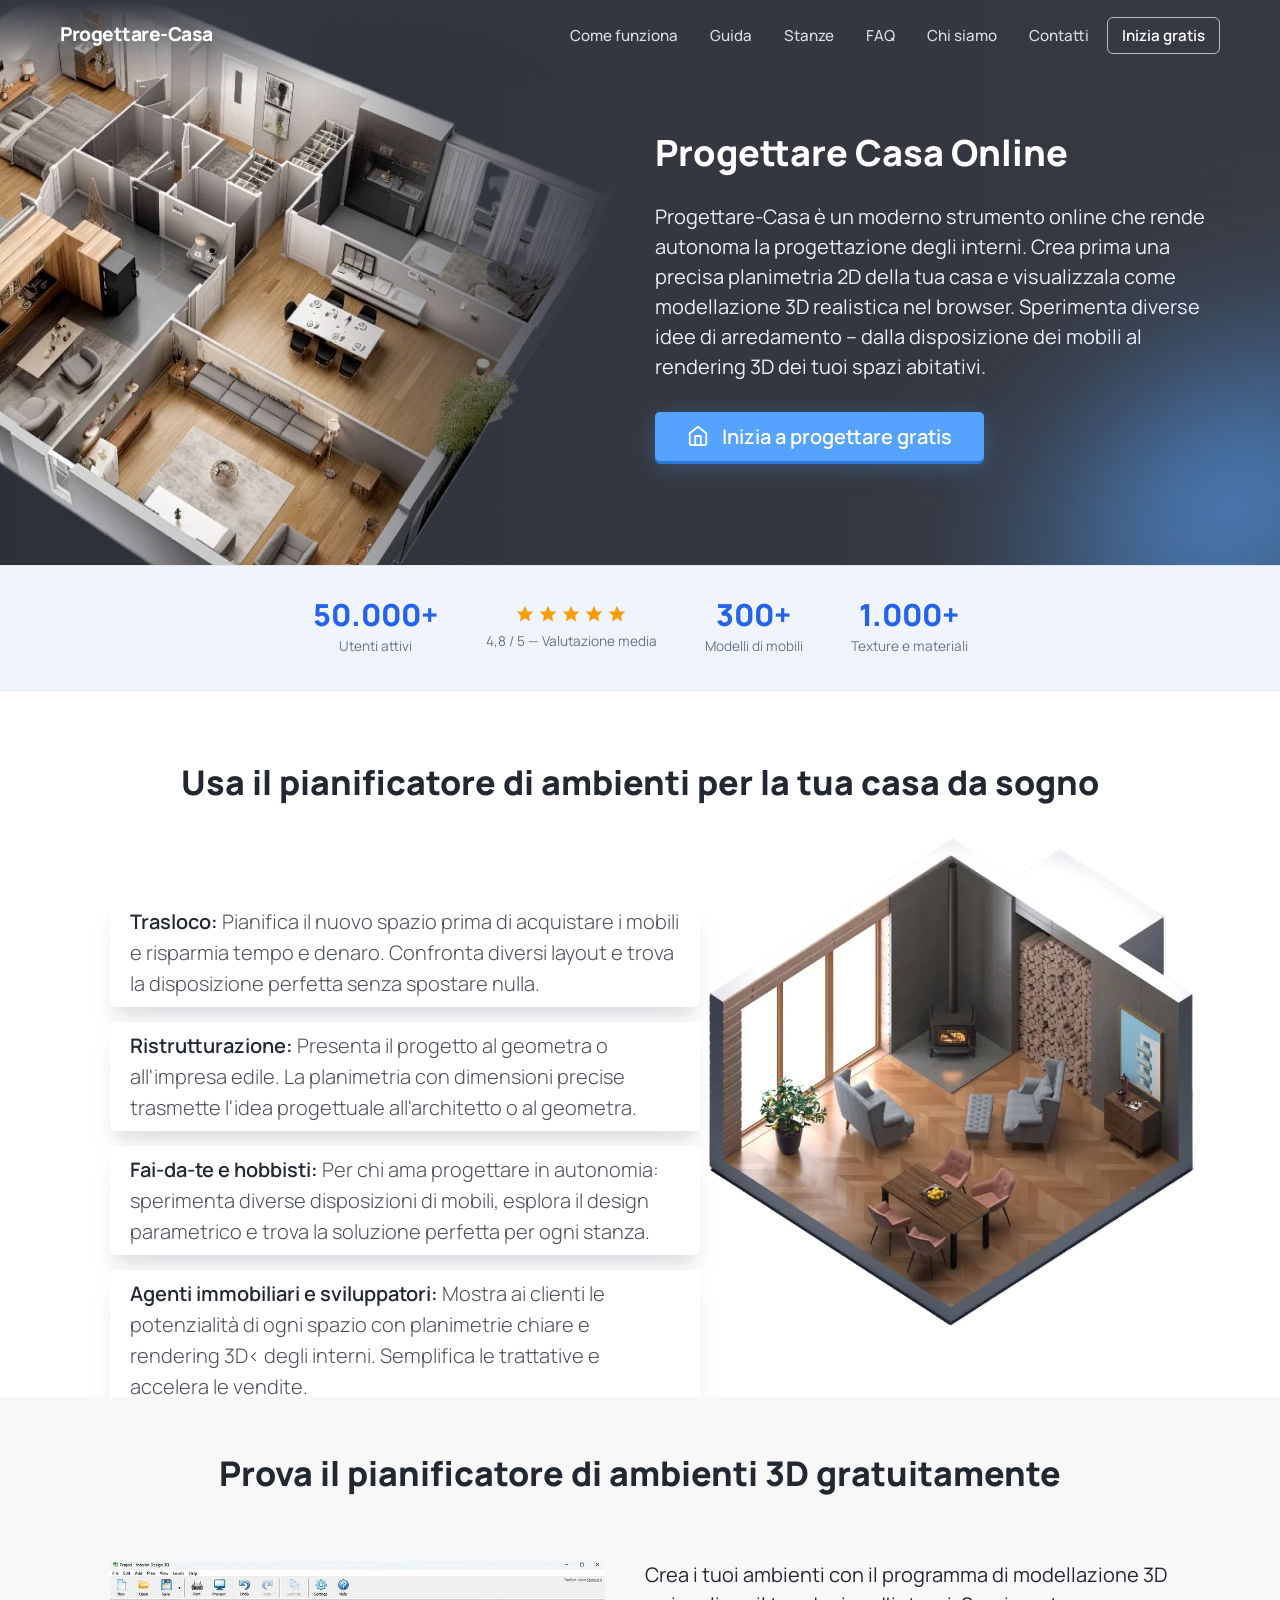
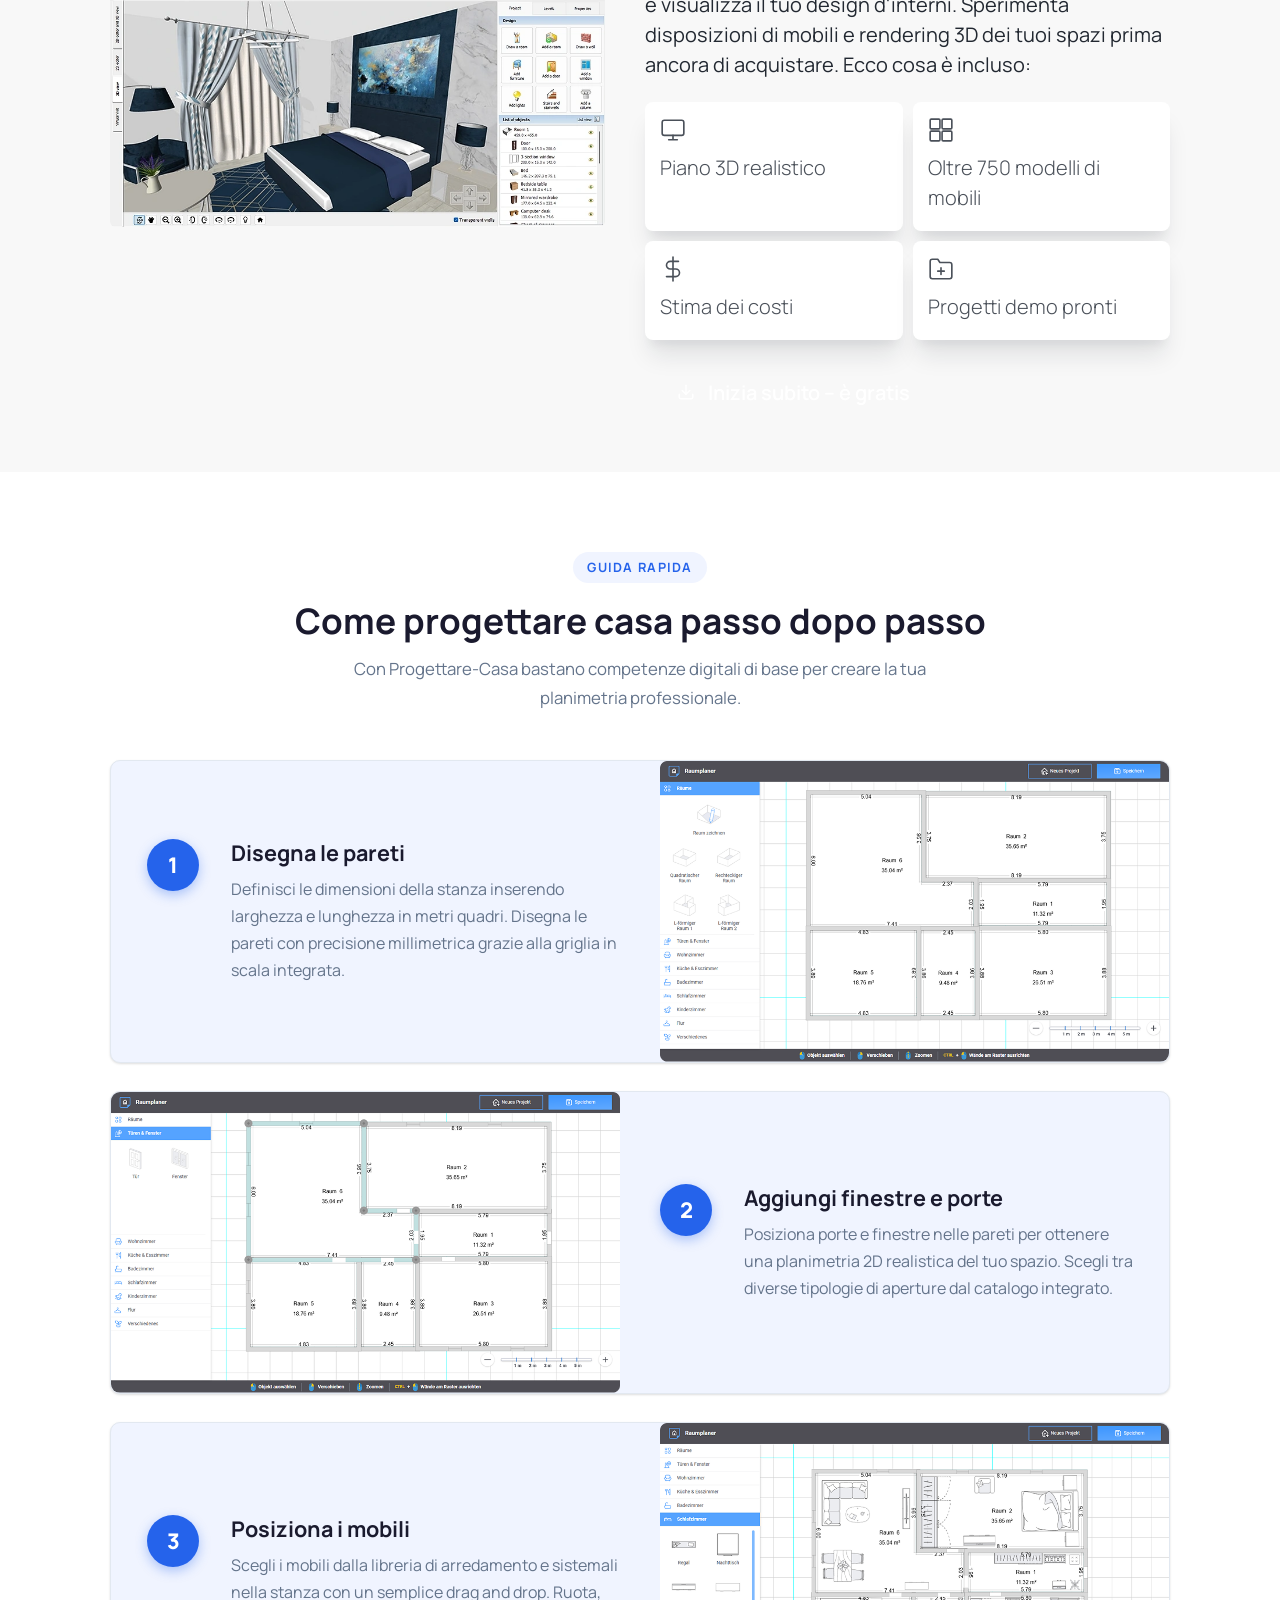
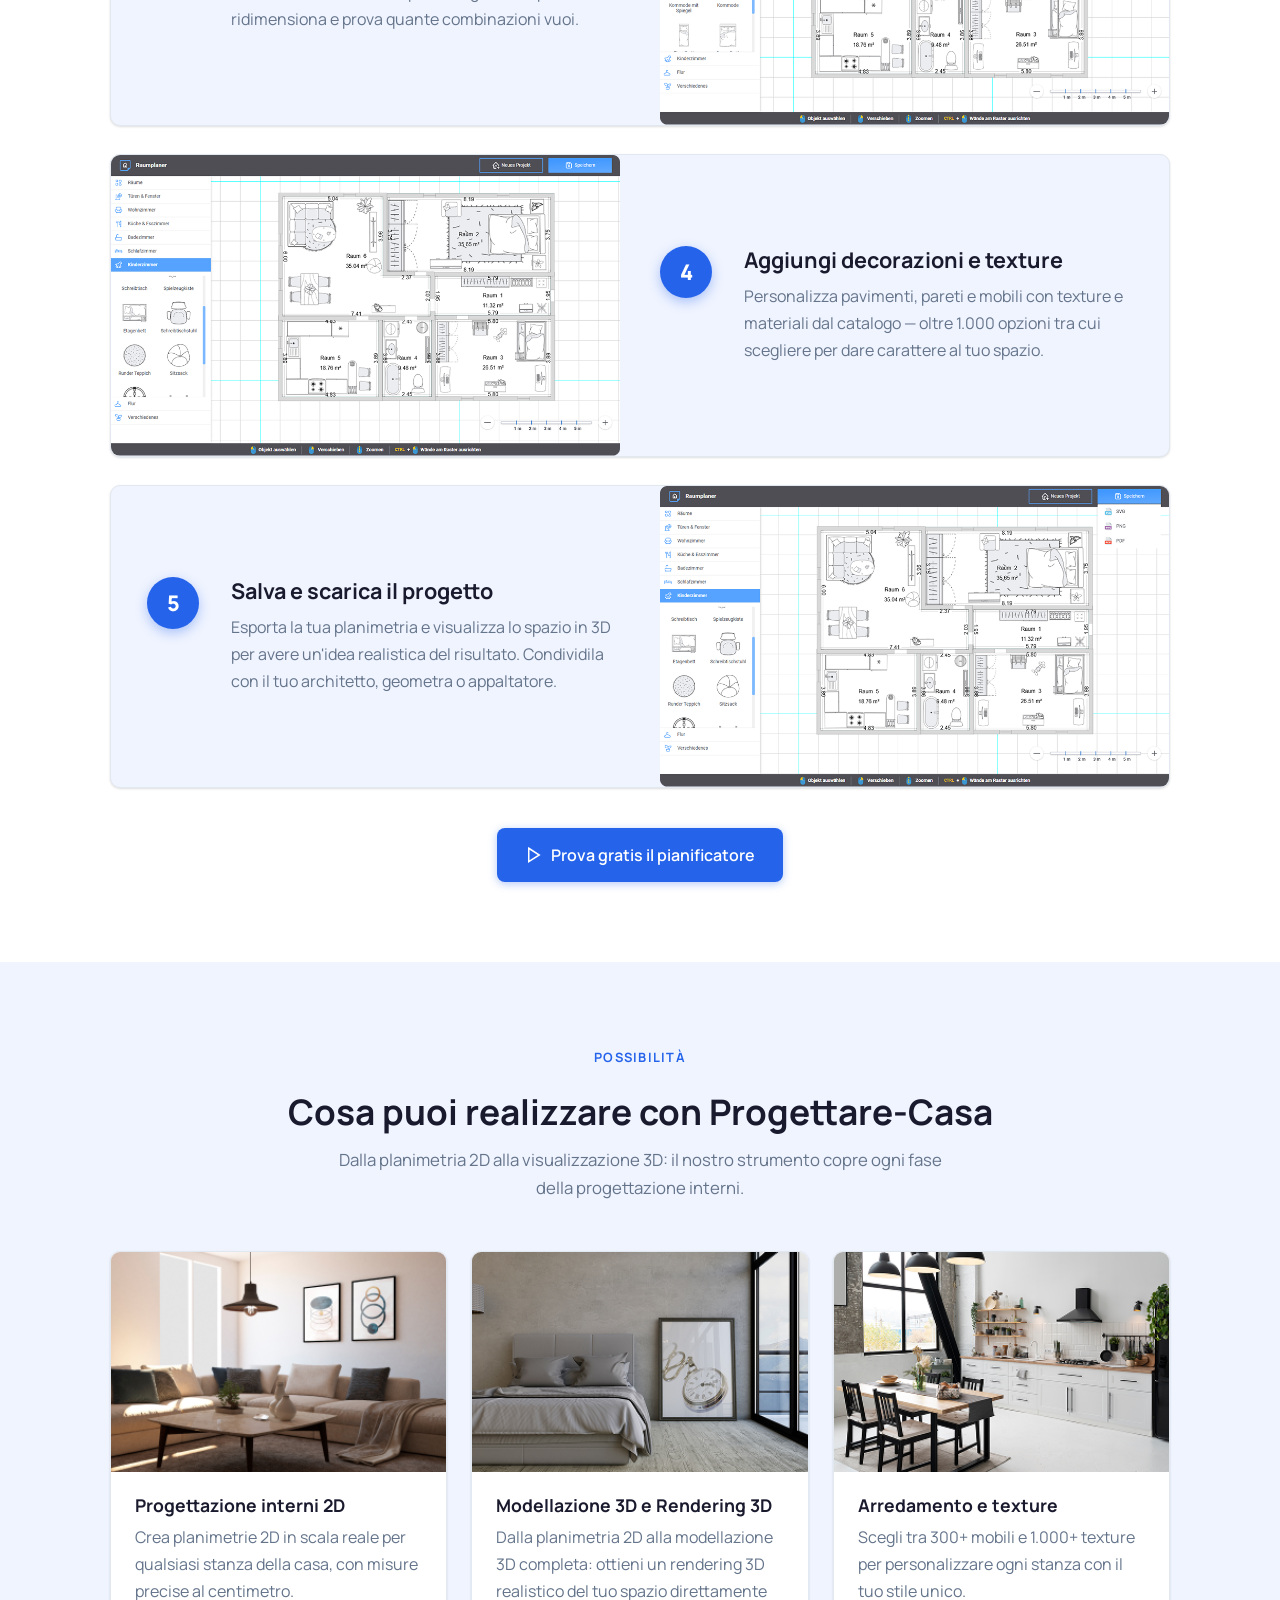
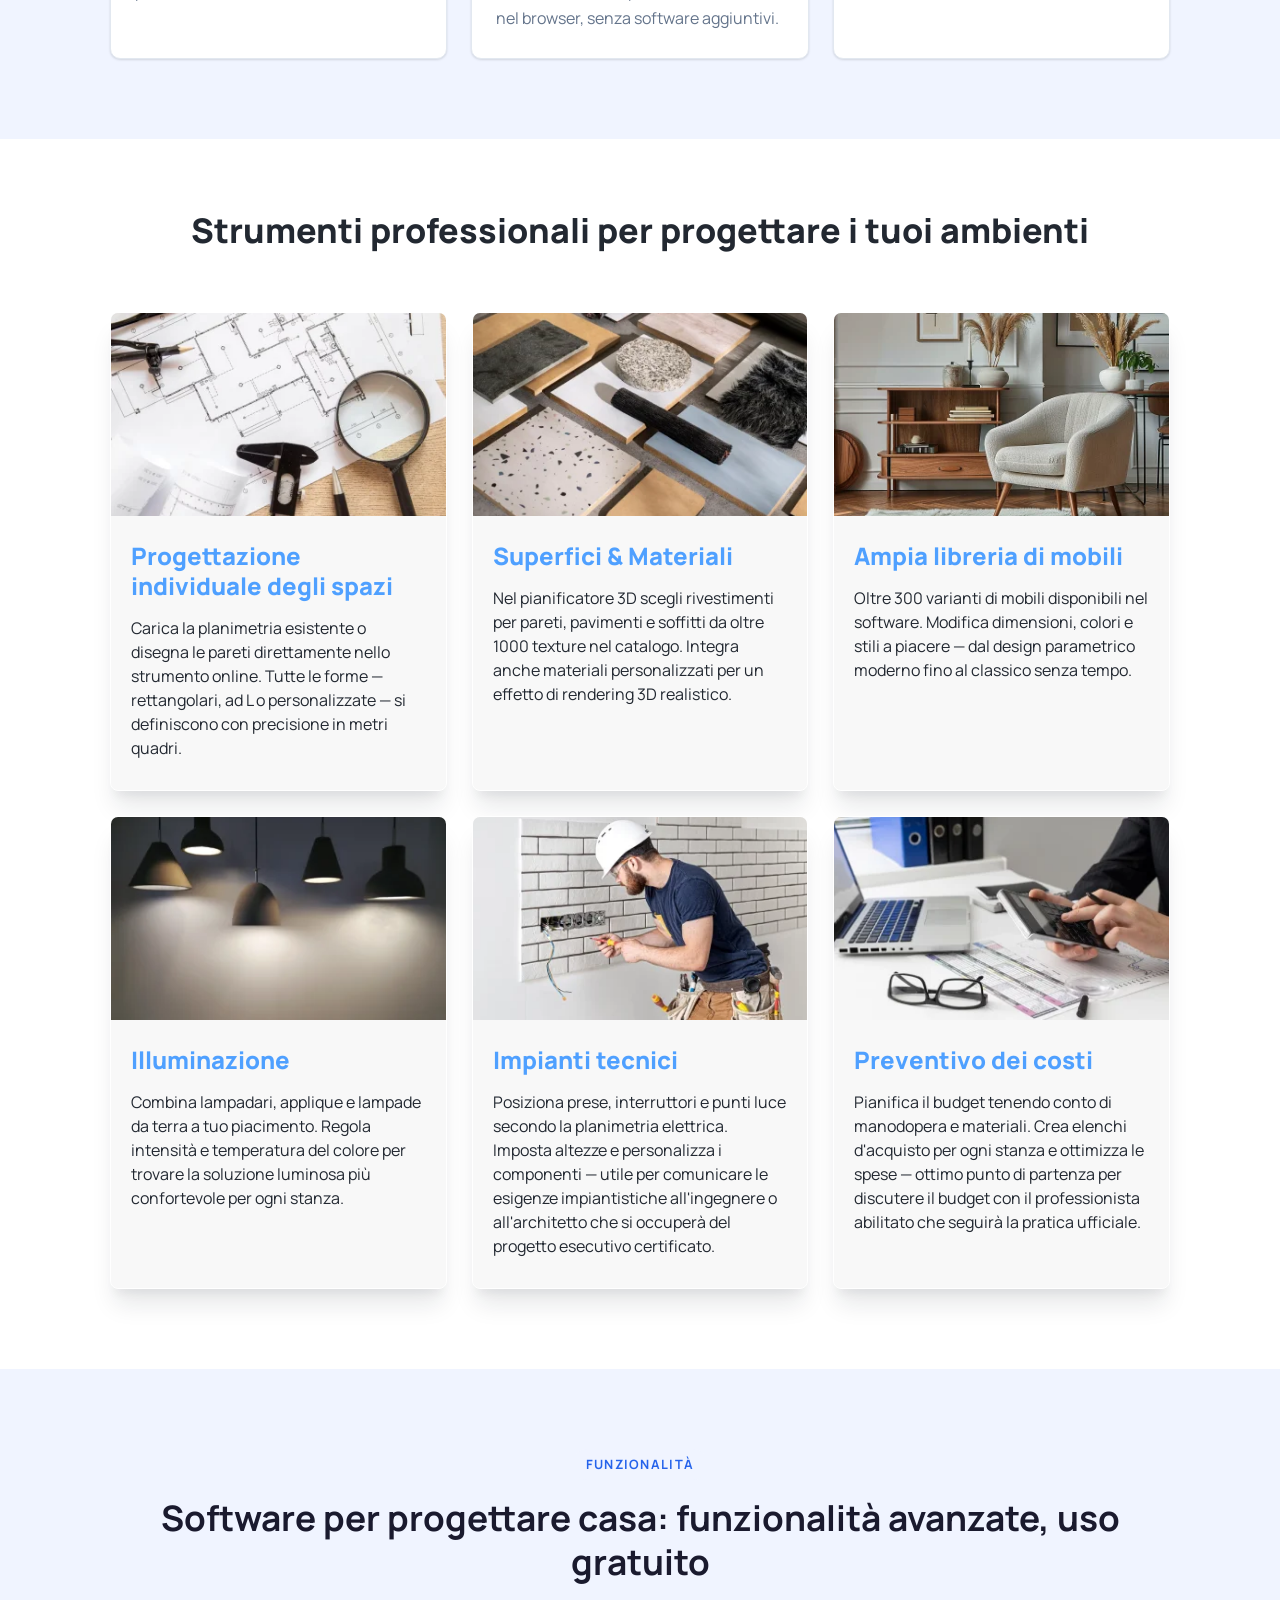
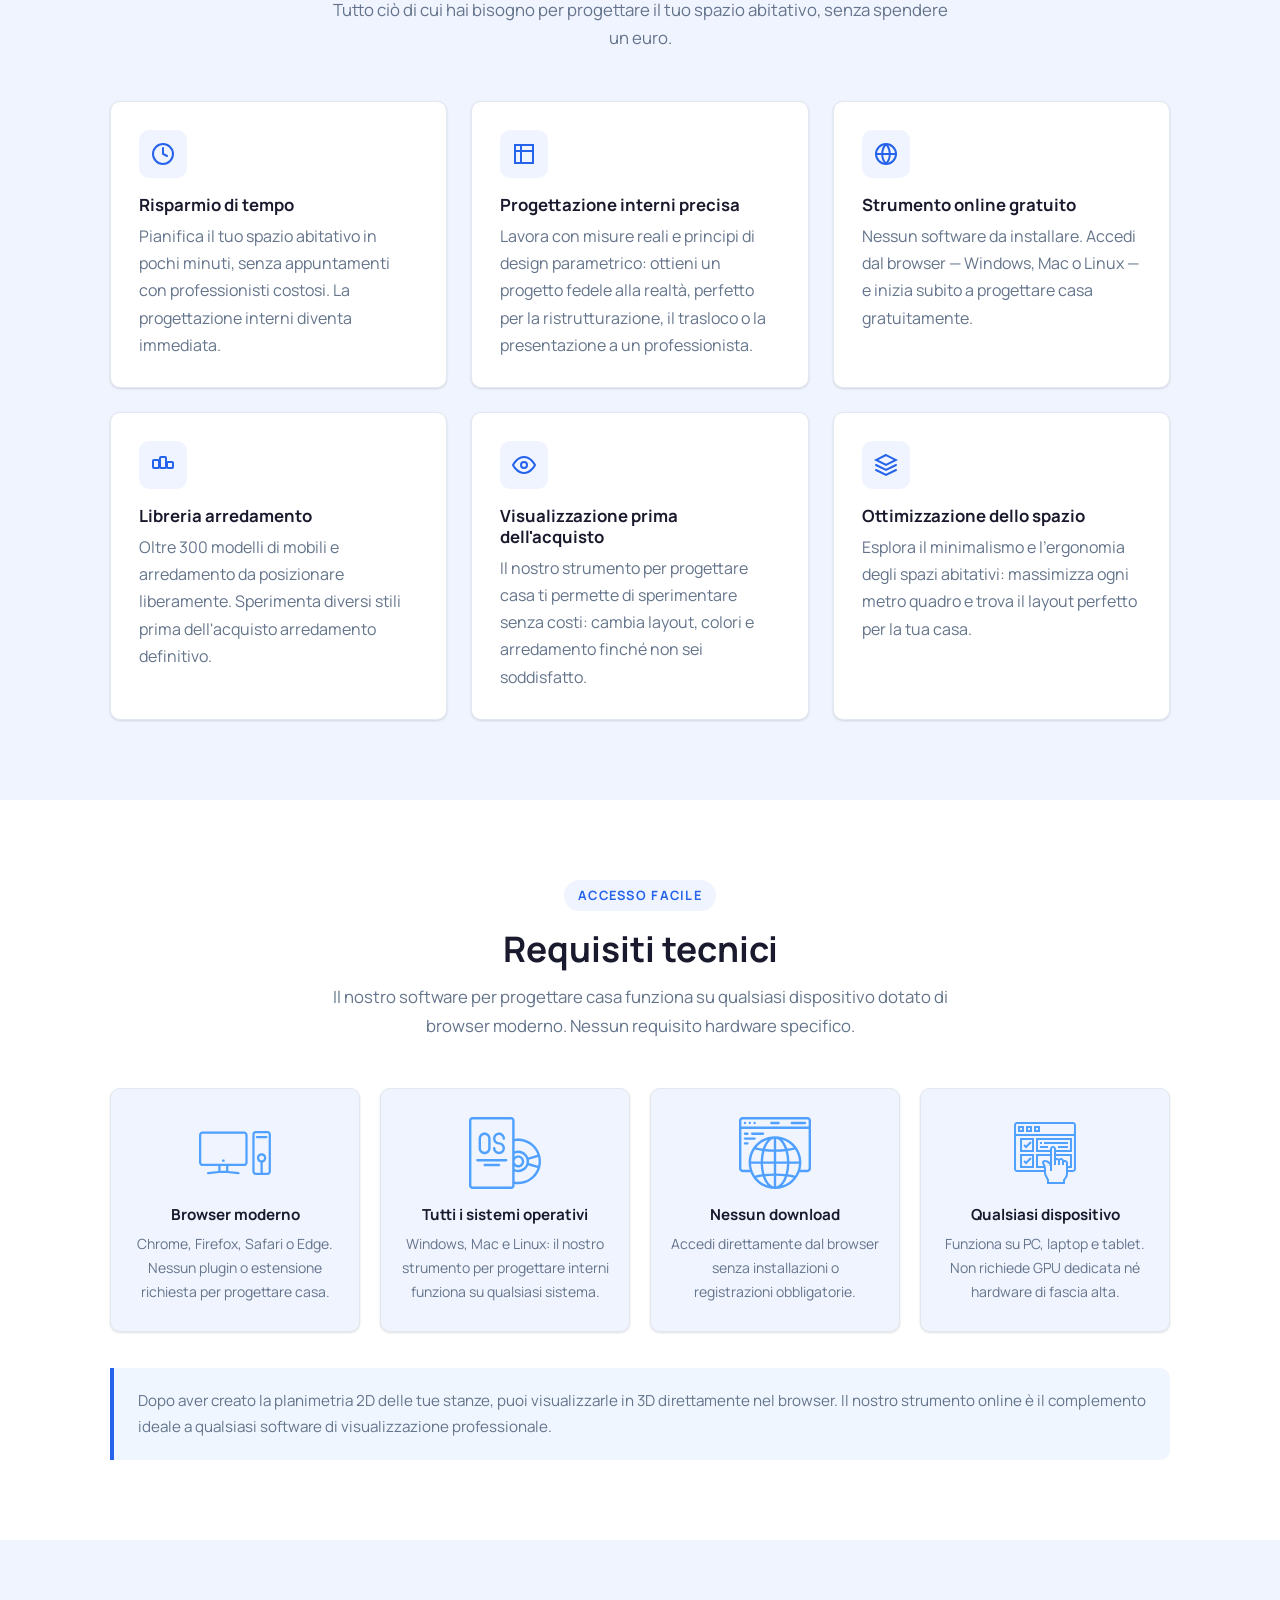
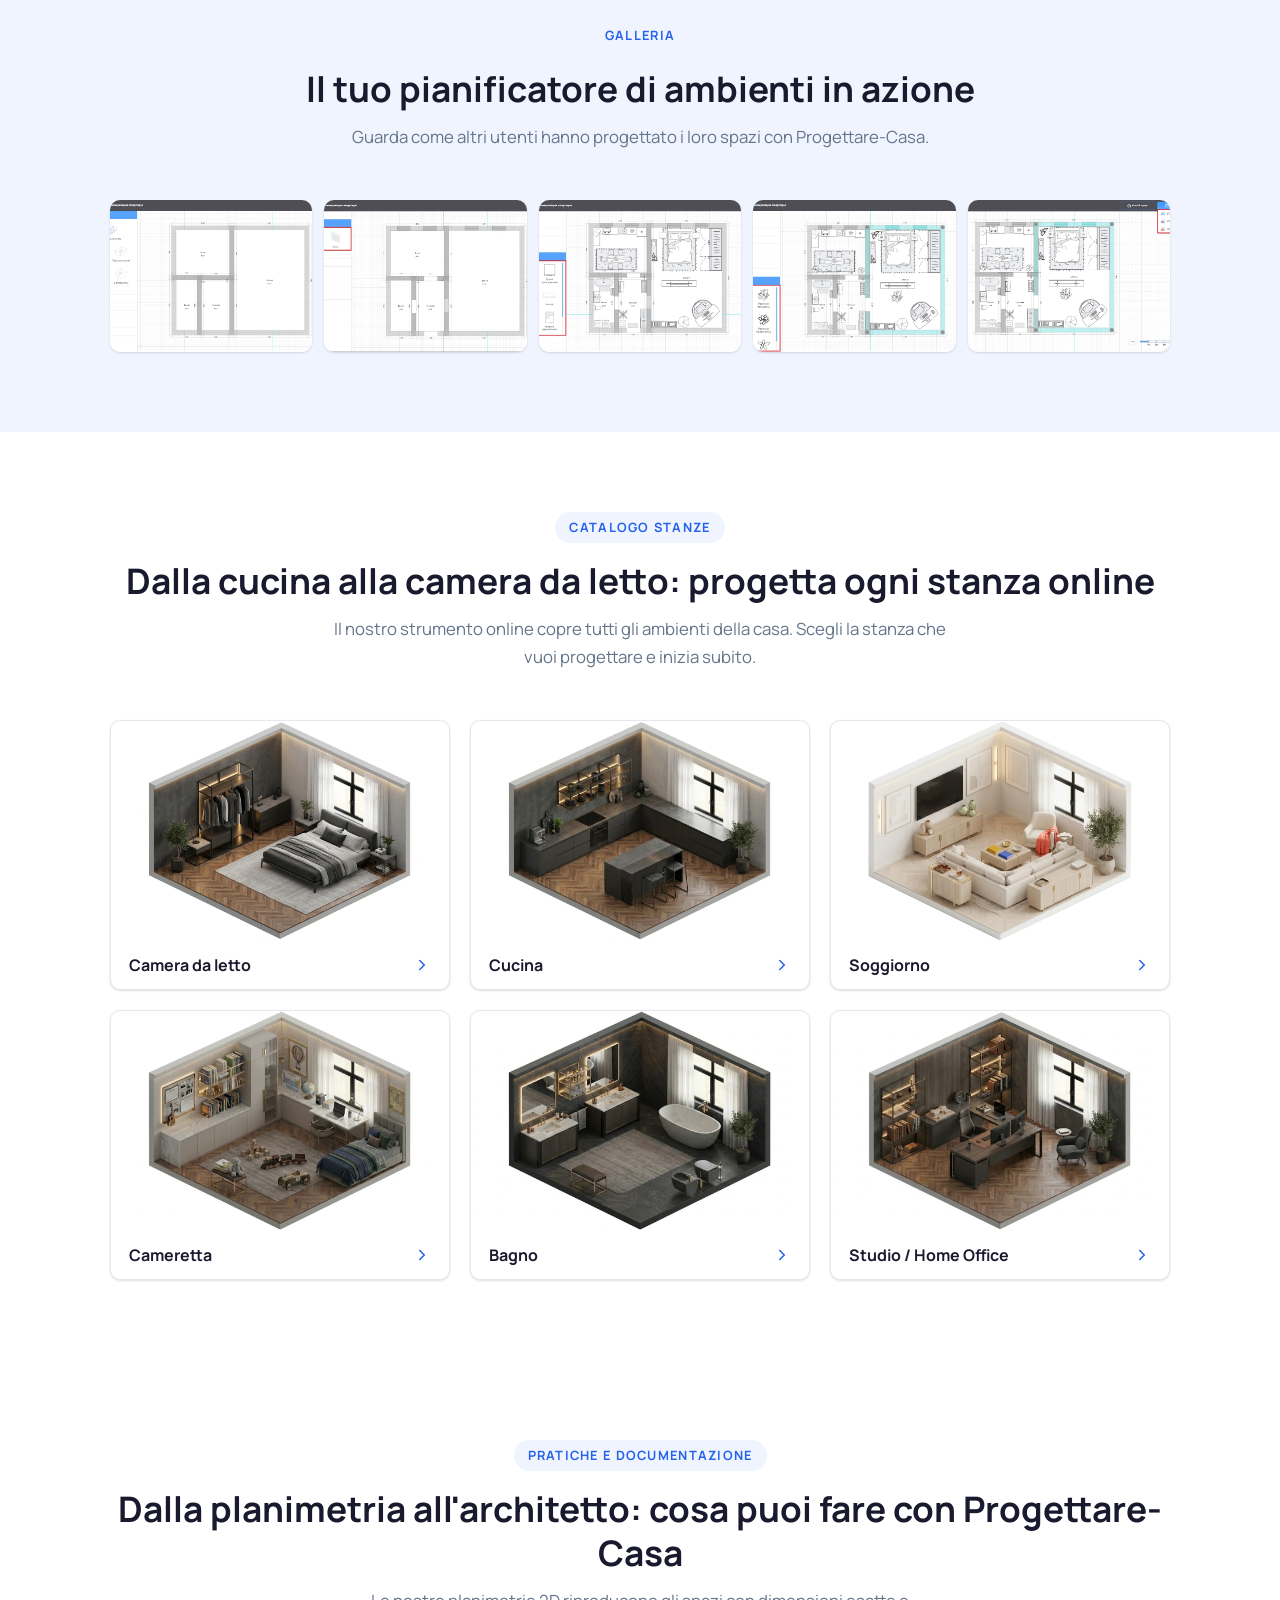
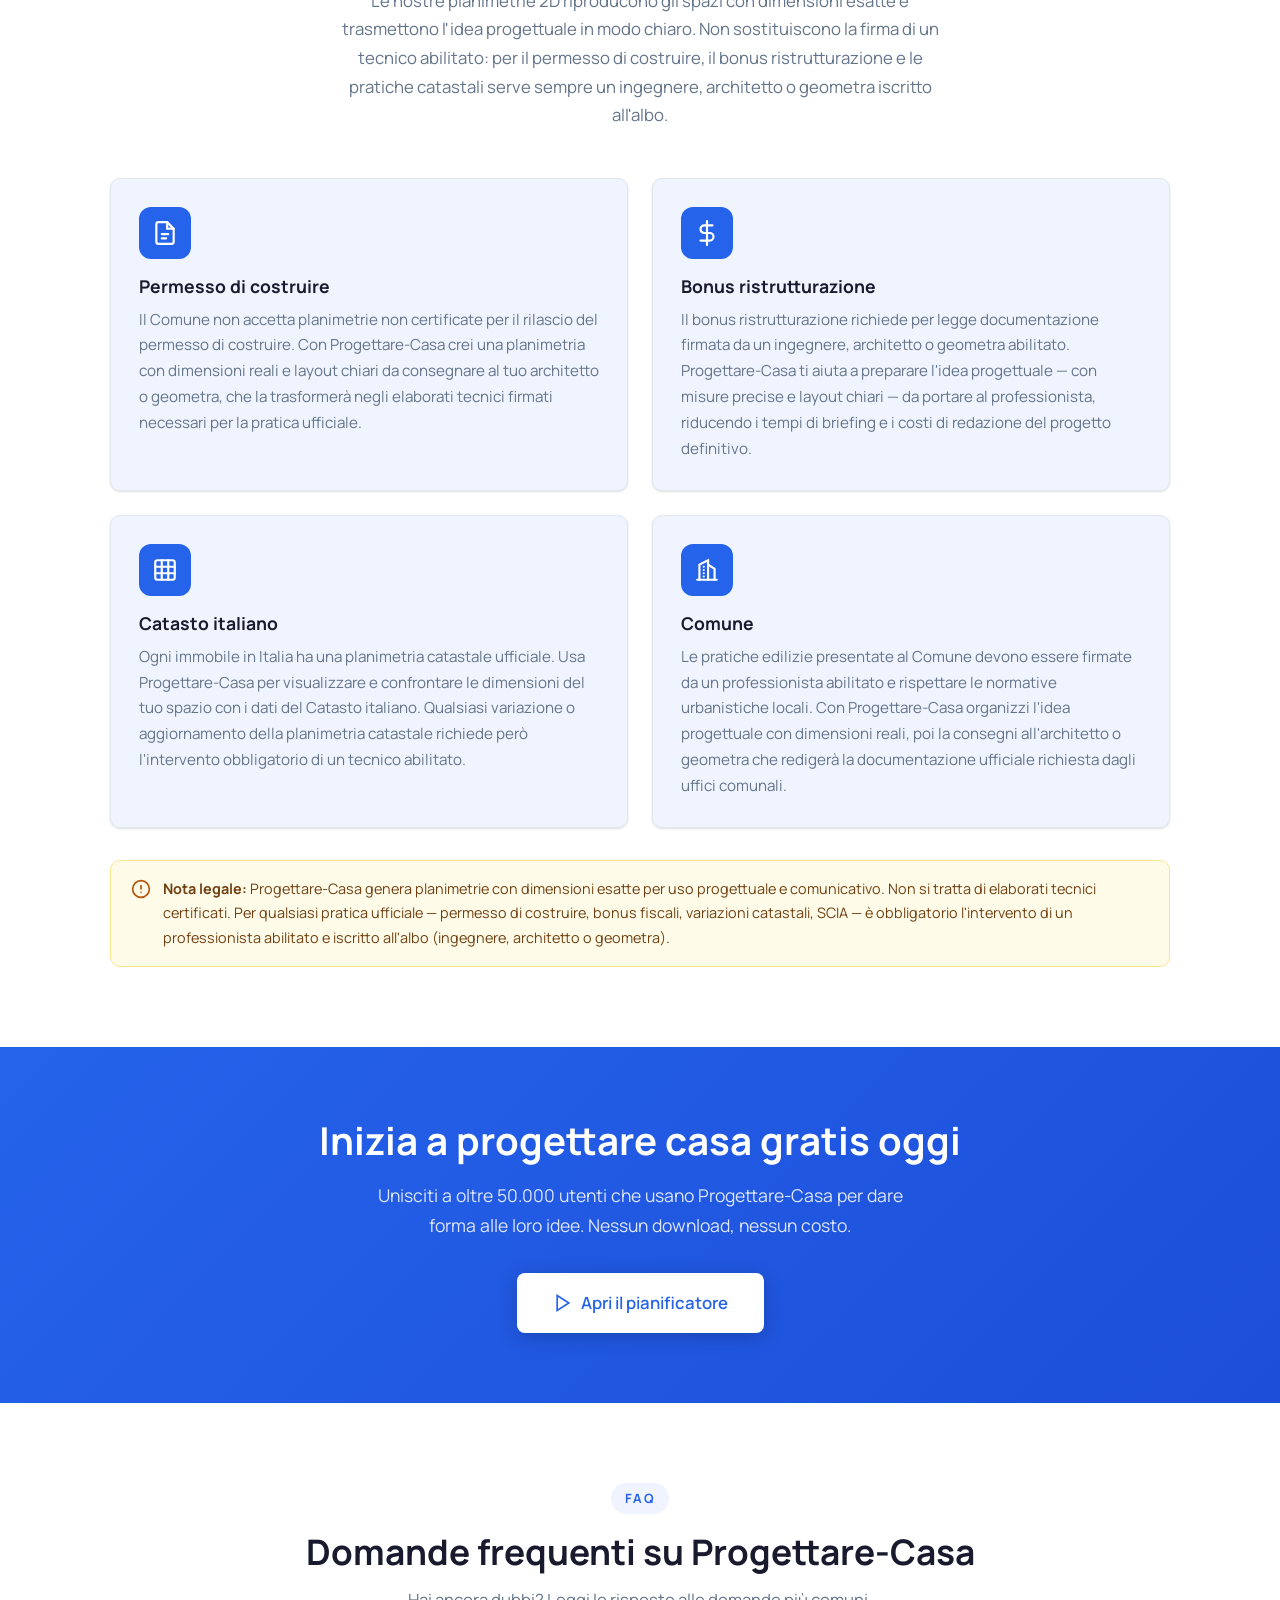
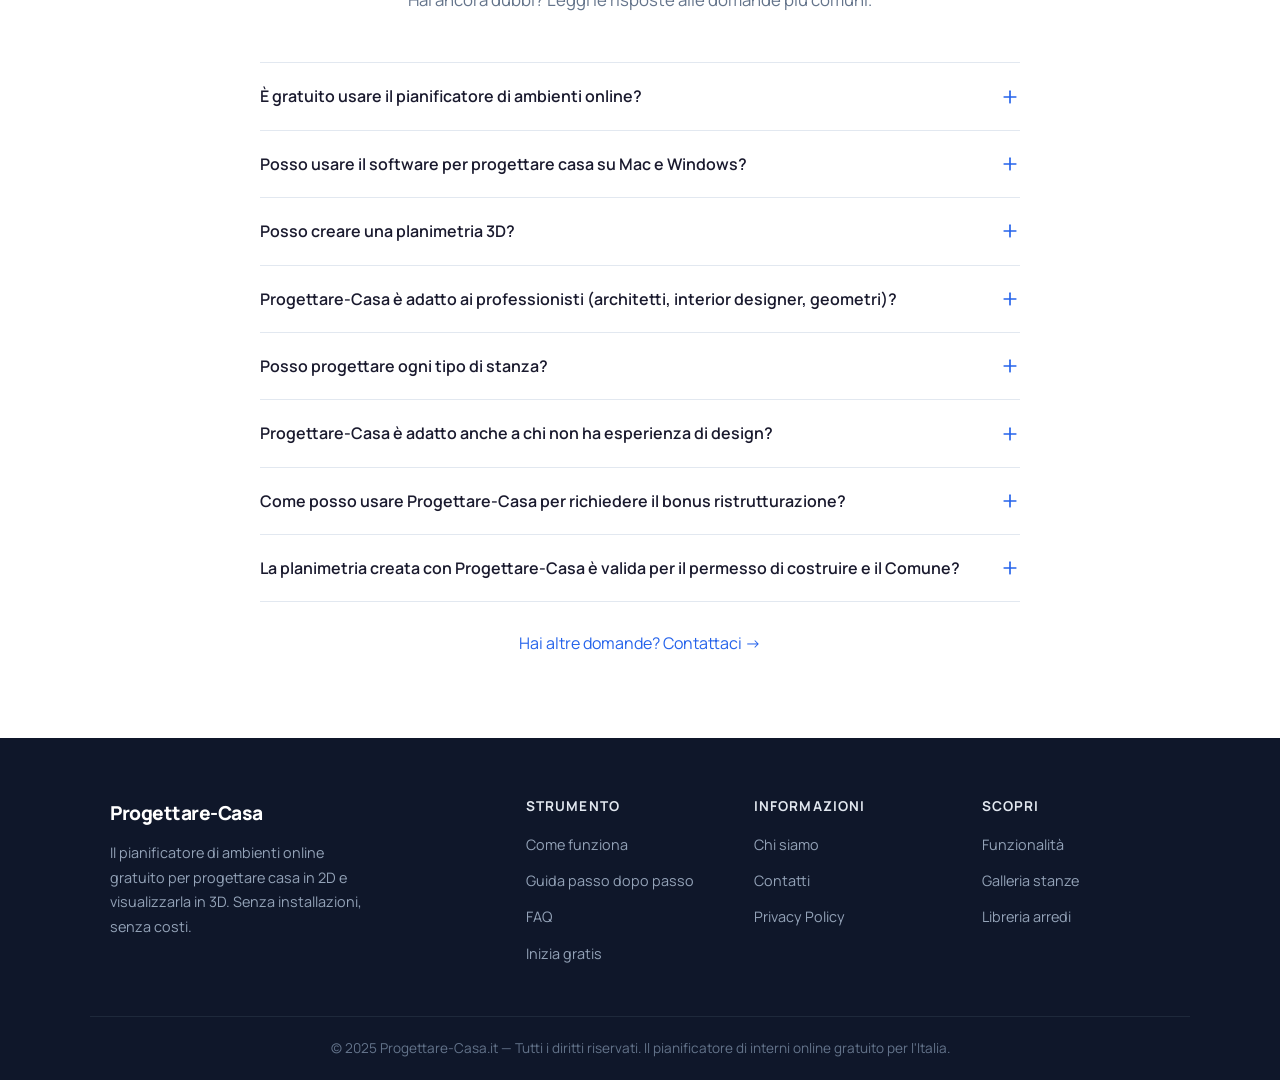
==== commit 02d2159c: "Update index.html" ====
--- a/index.html
+++ b/index.html
@@ -216,7 +216,7 @@
           </div>
 
           <div class="advantage-item">
-            <p class="advantage-item-desc"><strong>Ristrutturazione:</strong> Presenta il progetto al geometra o all'impresa edile. La planimetria con dimensioni precise trasmette l'idea progettuale all'architetto o al geometra. Per il bonus ristrutturazione e il permesso di costruire servono però elaborati firmati da un ingegnere o geometra abilitato iscritto all'albo.</p>
+            <p class="advantage-item-desc"><strong>Ristrutturazione:</strong> Presenta il progetto al geometra o all'impresa edile. La planimetria con dimensioni precise trasmette l'idea progettuale all'architetto o al geometra. </p>
           </div>
 
           <div class="advantage-item">
@@ -727,7 +727,7 @@
 
       <div class="rooms-grid">
 
-        <a href="camera-da-letto.html" class="room-card">
+        <a href="#" class="room-card">
           <div class="room-img">
             <img src="images/bedroom-sample.webp"
                  alt="Camera da letto – progetta il tuo dormitorio online in 2D e 3D"
@@ -742,7 +742,7 @@
           </div>
         </a>
 
-        <a href="cucina.html" class="room-card">
+        <a href="#" class="room-card">
           <div class="room-img">
             <img src="images/kitchen-sample.webp"
                  alt="Cucina – pianifica la cucina ideale con il software 3D online"
@@ -757,7 +757,7 @@
           </div>
         </a>
 
-        <a href="soggiorno.html" class="room-card">
+        <a href="#" class="room-card">
           <div class="room-img">
             <img src="images/living-room-sample.webp"
                  alt="Soggiorno – arredo e design del salotto con pianificatore online"
@@ -772,7 +772,7 @@
           </div>
         </a>
 
-        <a href="cameretta.html" class="room-card">
+        <a href="#" class="room-card">
           <div class="room-img">
             <img src="images/kids-room-sample.webp"
                  alt="Cameretta – progetta la stanza dei bambini in 2D e 3D"
@@ -787,7 +787,7 @@
           </div>
         </a>
 
-        <a href="bagno.html" class="room-card">
+        <a href="#" class="room-card">
           <div class="room-img">
             <img src="images/bathroom-sample.webp"
                  alt="Bagno – pianifica il bagno ideale con il software di design online"
@@ -802,7 +802,7 @@
           </div>
         </a>
 
-        <a href="studio.html" class="room-card">
+        <a href="#" class="room-card">
           <div class="room-img">
             <img src="images/office-sample.webp"
                  alt="Studio / Home Office – progetta il tuo ufficio in casa online"
@@ -1082,4 +1082,4 @@
 
 </body>
 </html>
-                                                                                                                                                                                                                                                                                                                                                                                                                                                                                                                                                                   +                                                                                                                                                                                                                                                                                                                                                                                                                                                                                                                                                                   
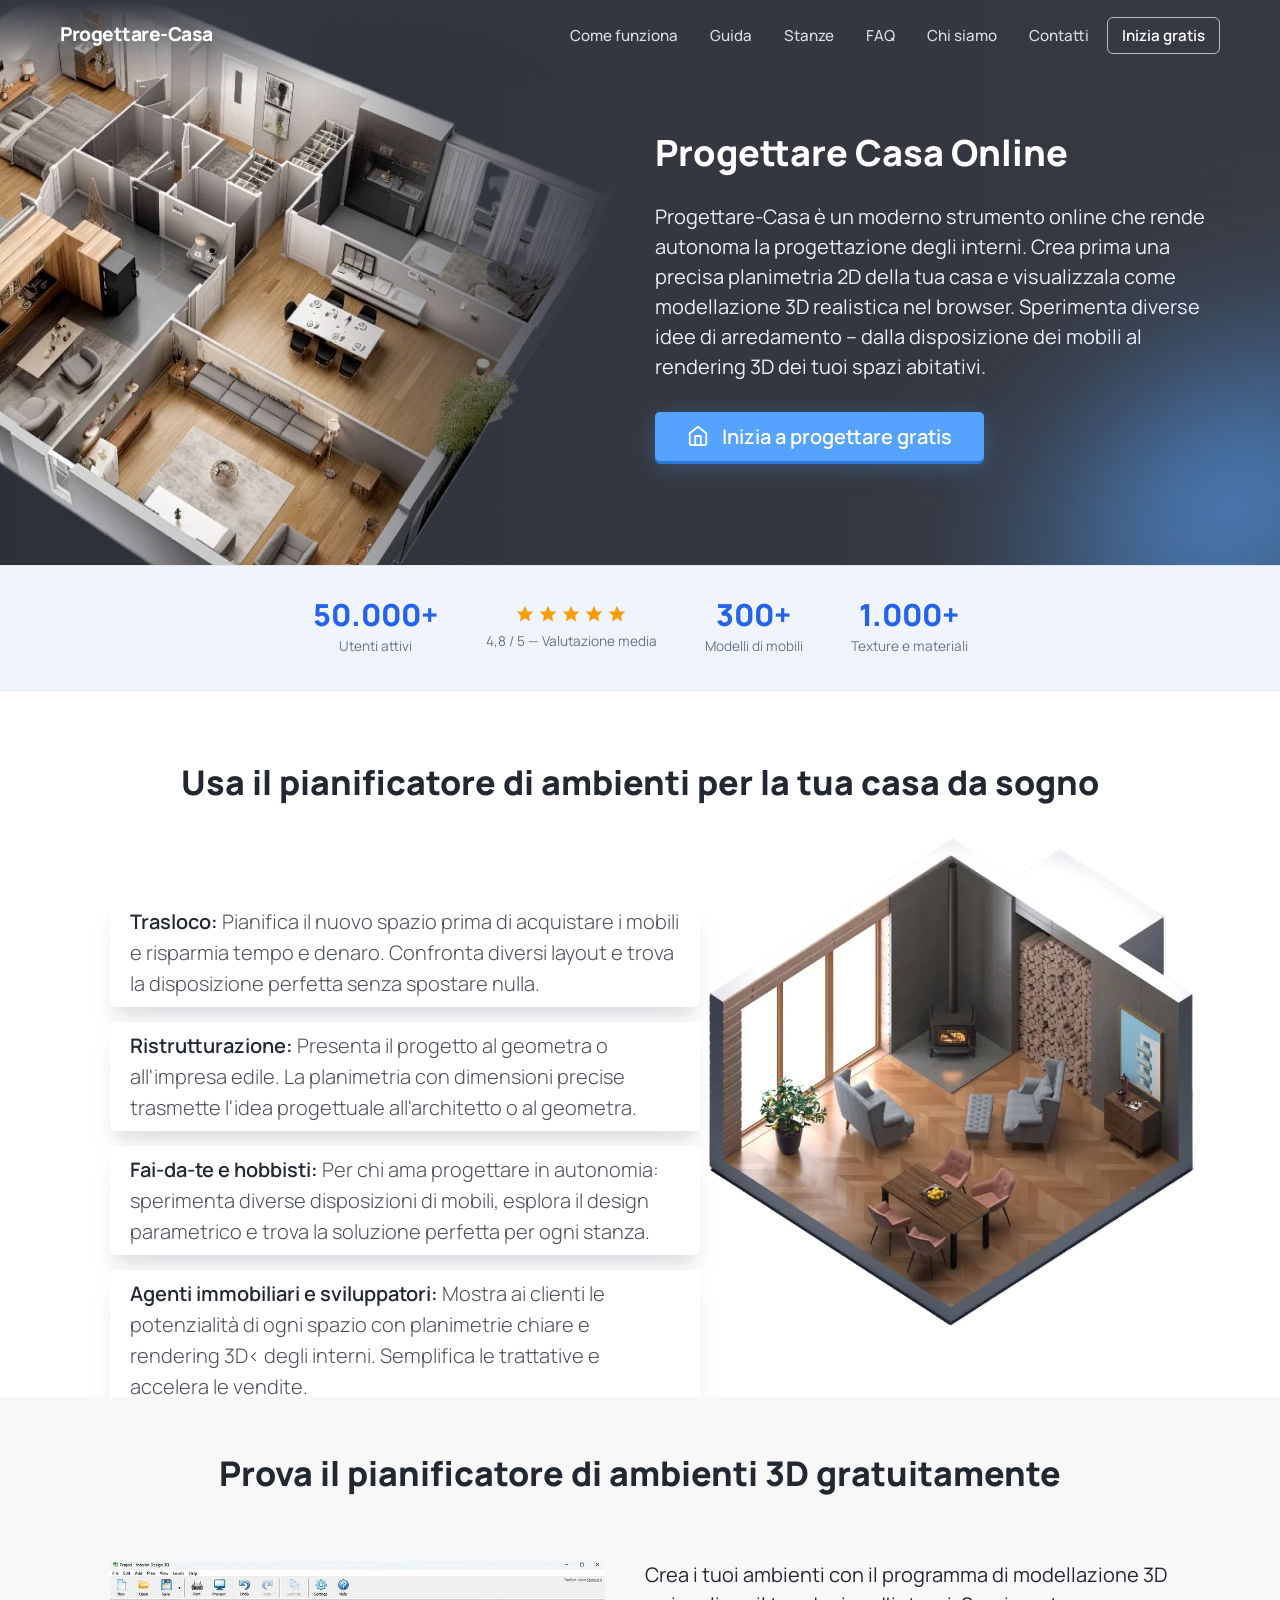
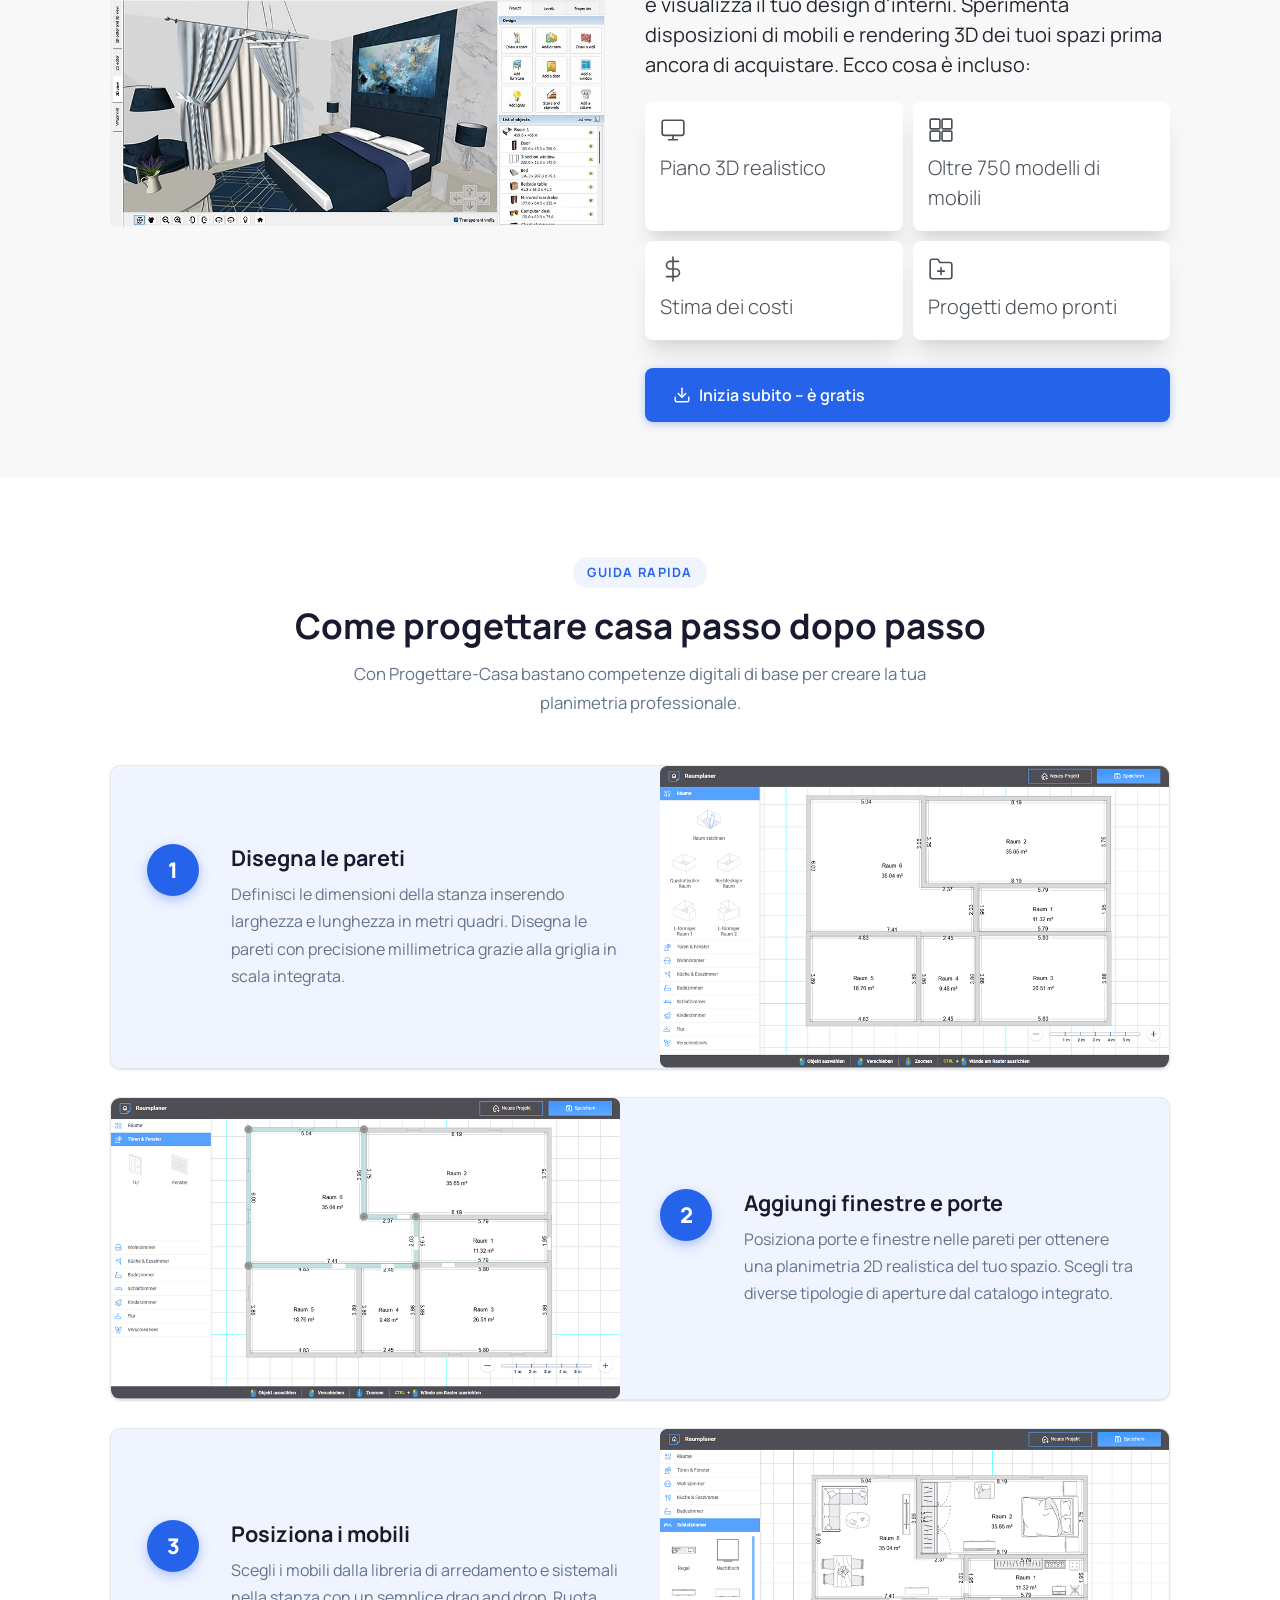
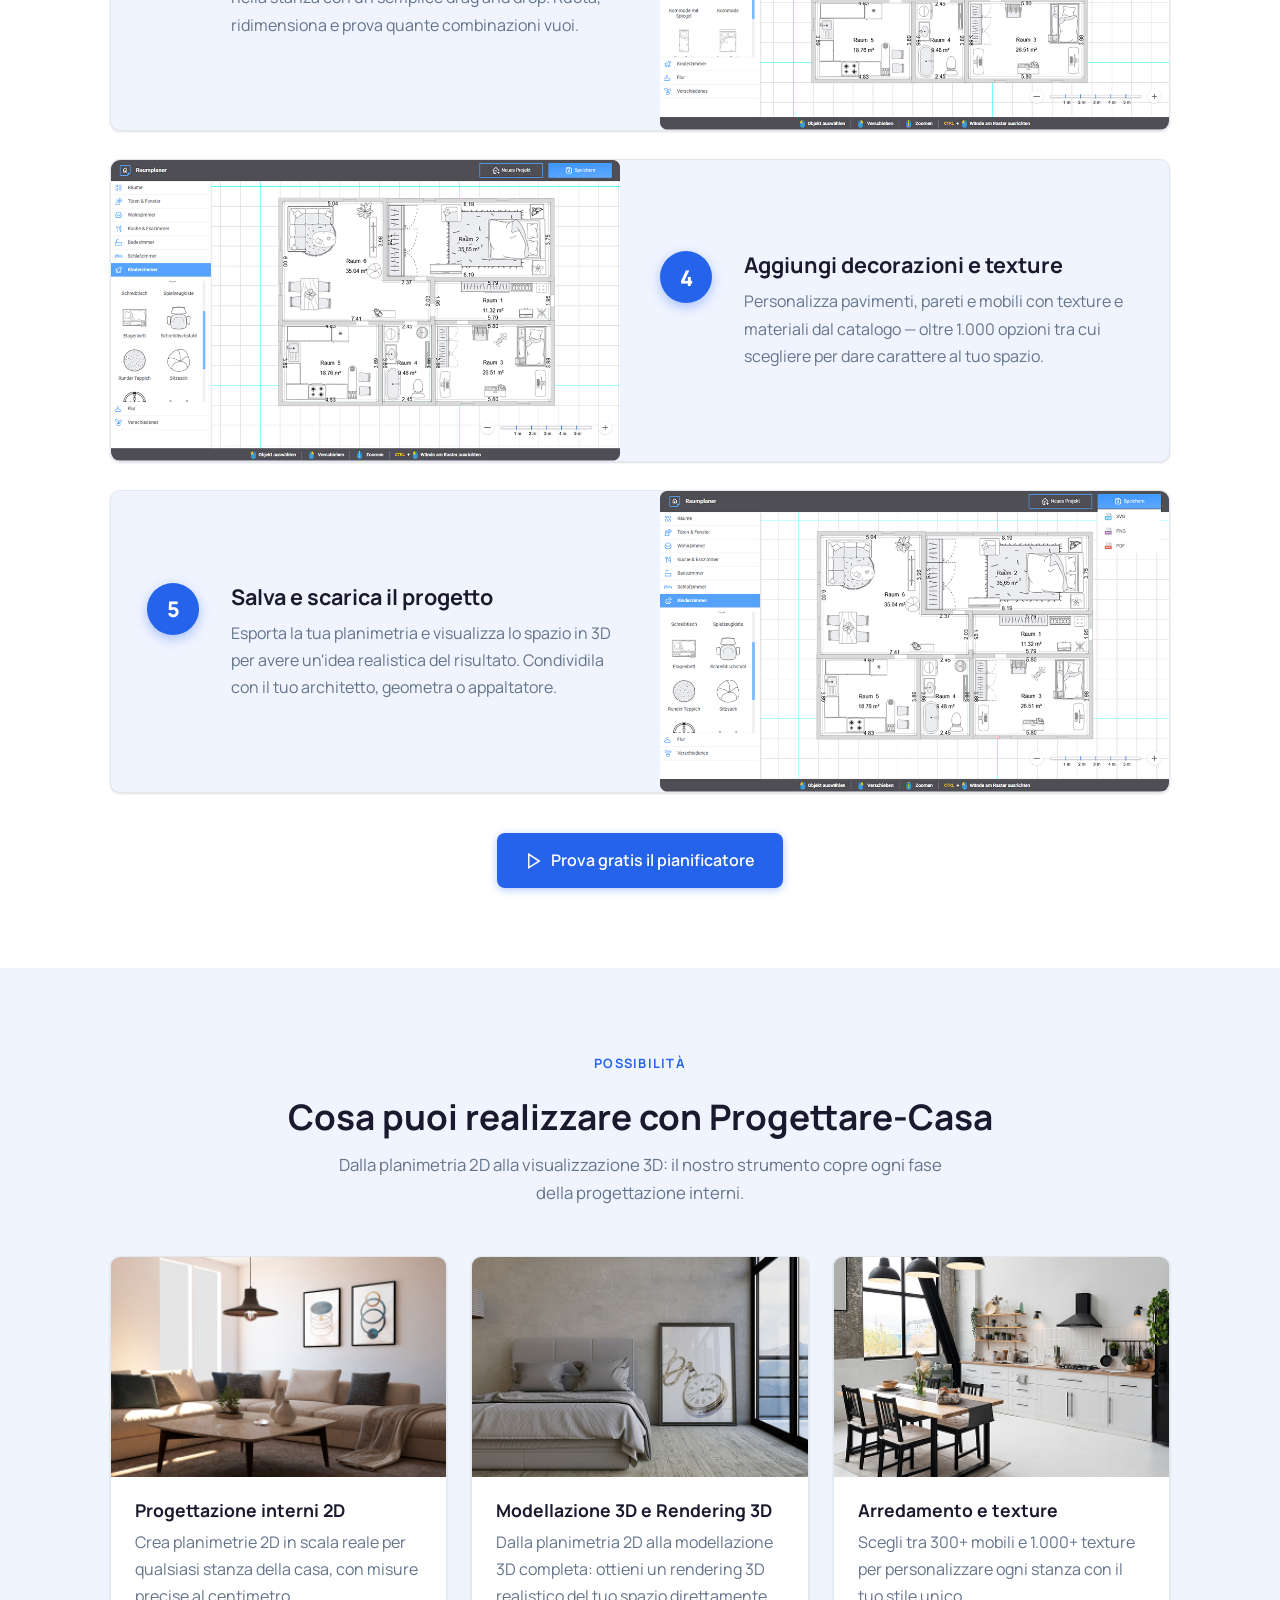
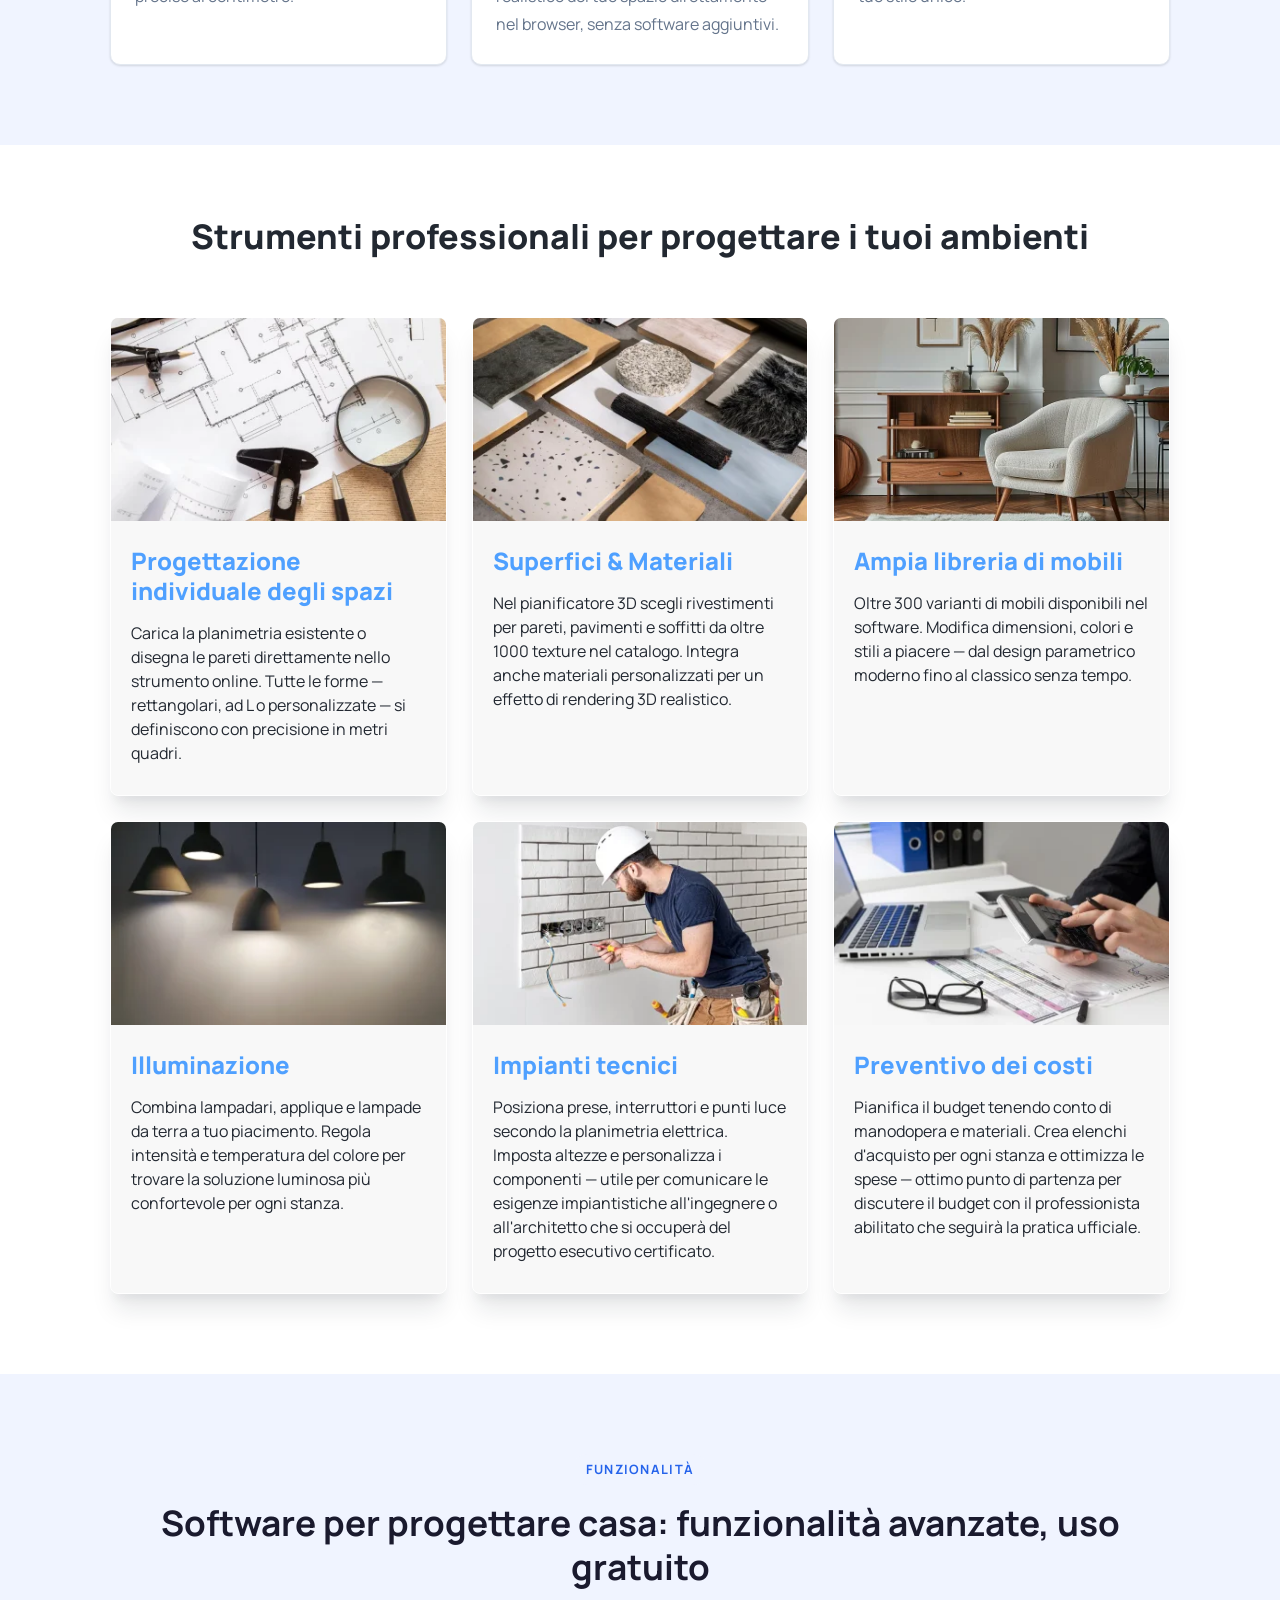
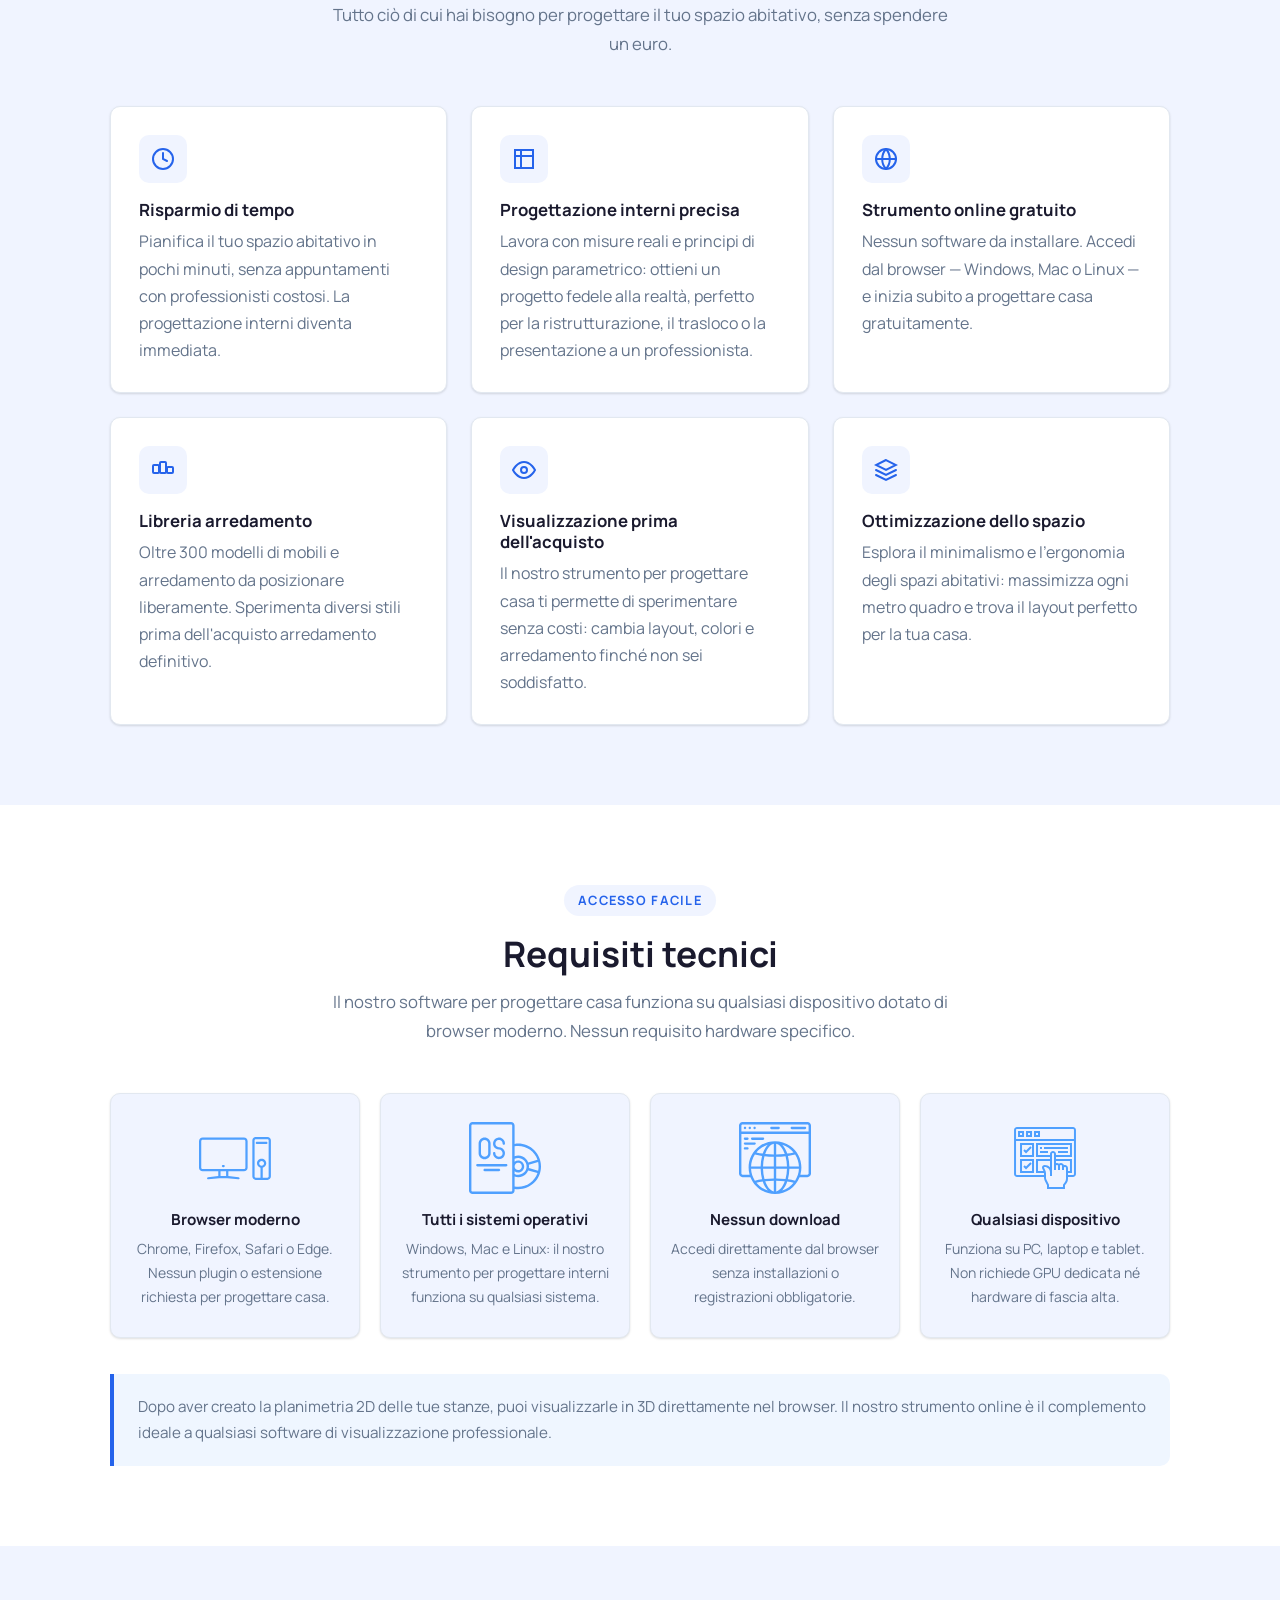
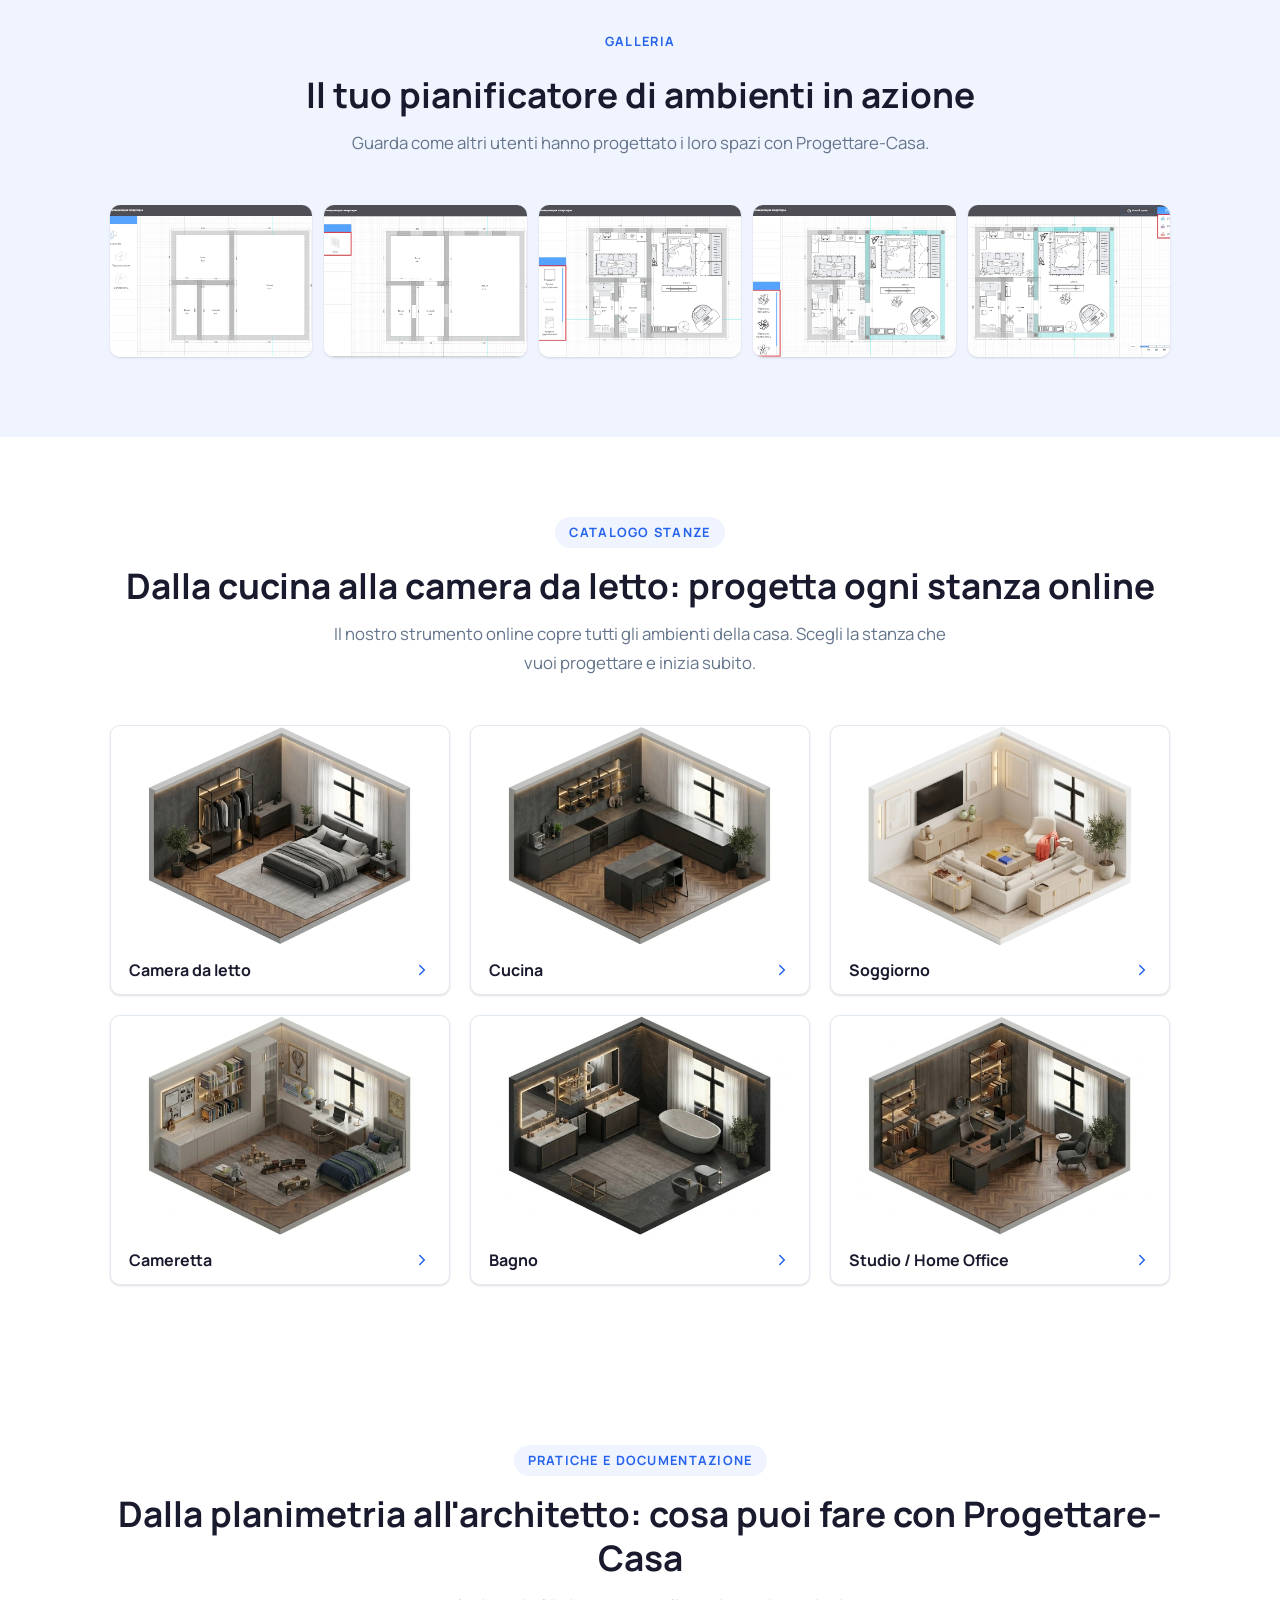
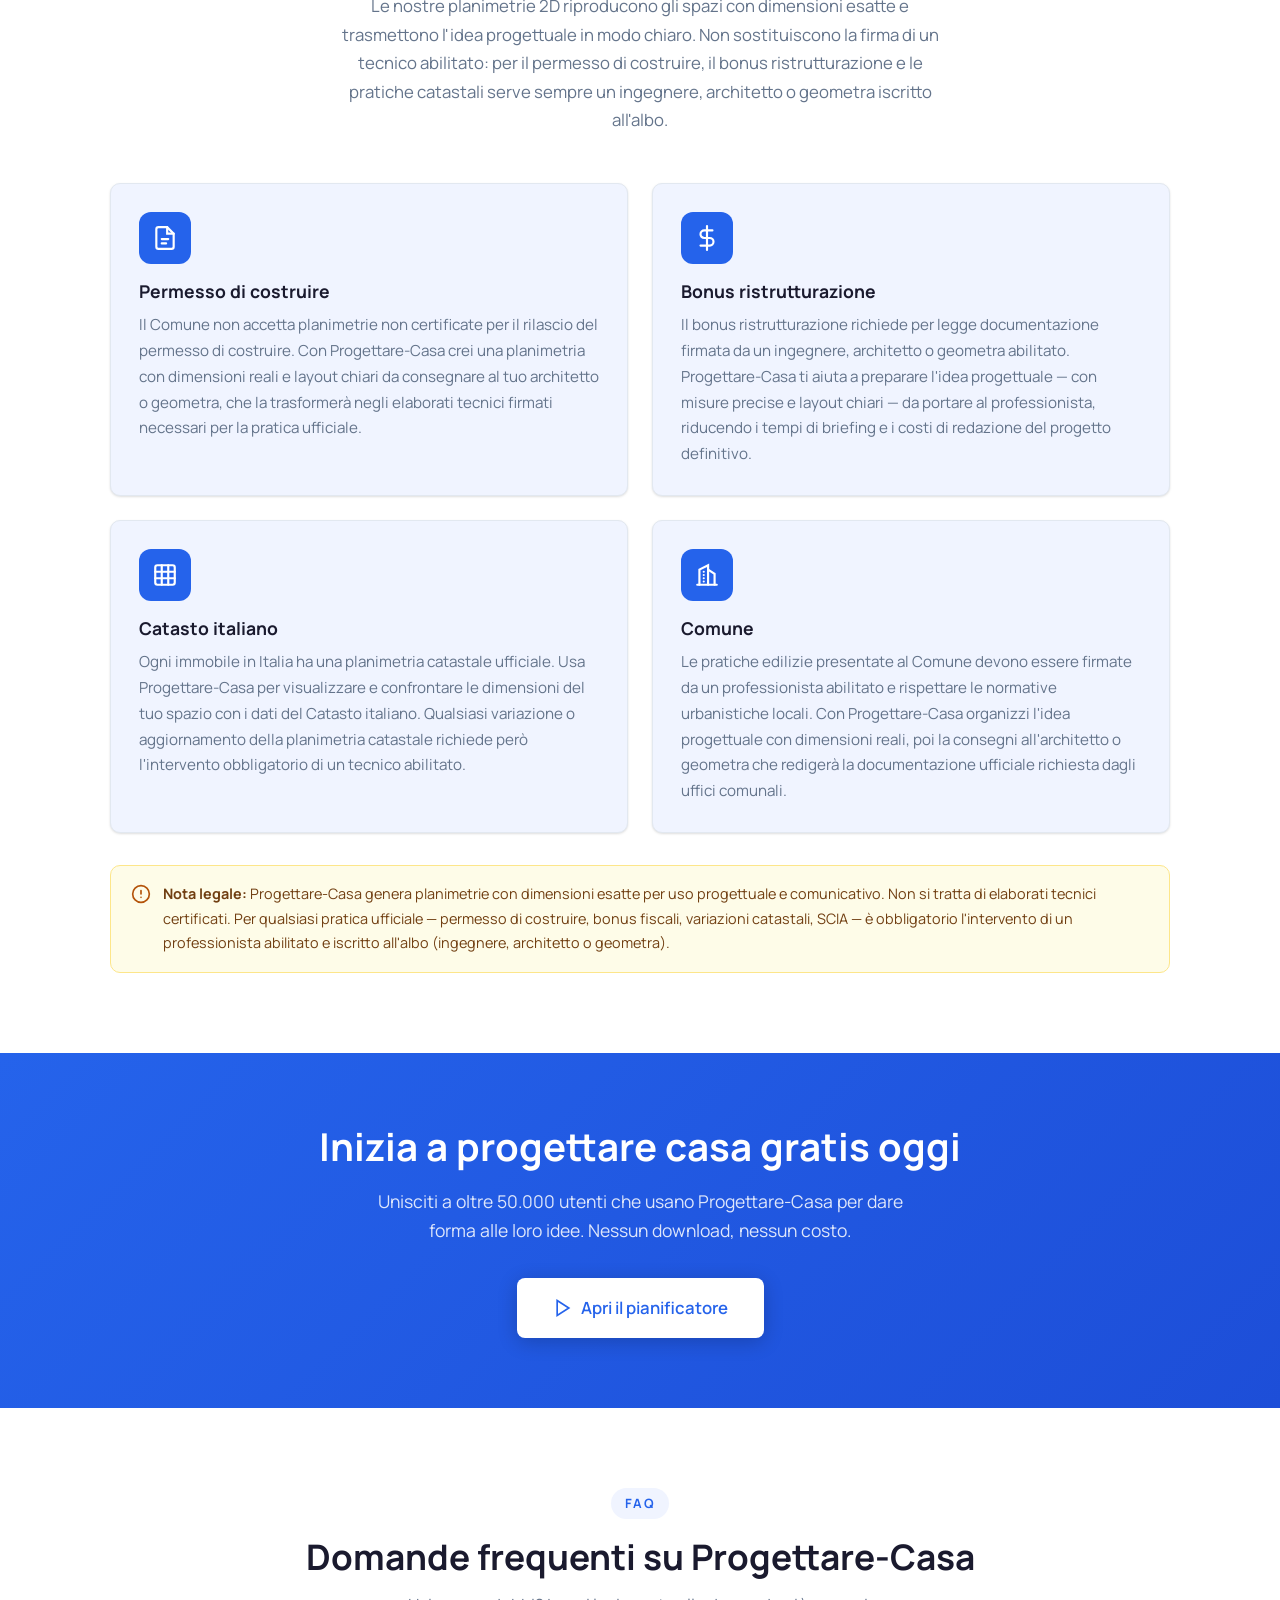
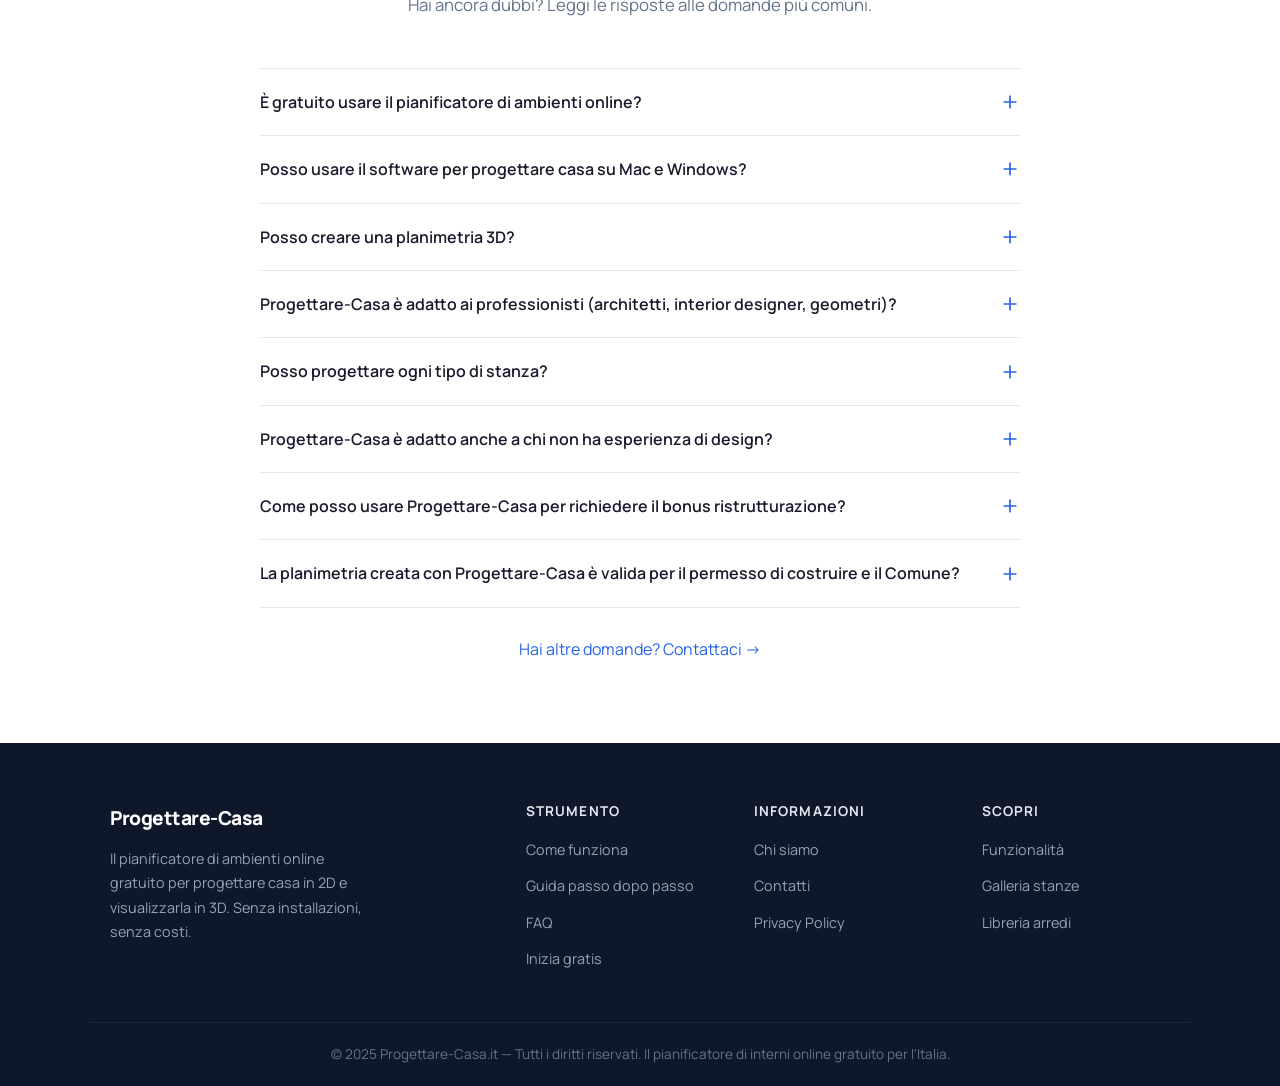
==== commit d5924e4b: "Update index.html" ====
--- a/index.html
+++ b/index.html
@@ -304,7 +304,7 @@
 
           </div><!-- /func-grid -->
 
-          <a href="https://progettare-casa.it" class="btn-orange">
+          <a href="https://progettare-casa.it" class="btn btn-primary">
             <svg width="18" height="18" viewBox="0 0 24 24" fill="none"
                  stroke="currentColor" stroke-width="2" stroke-linecap="round" stroke-linejoin="round"
                  aria-hidden="true">
